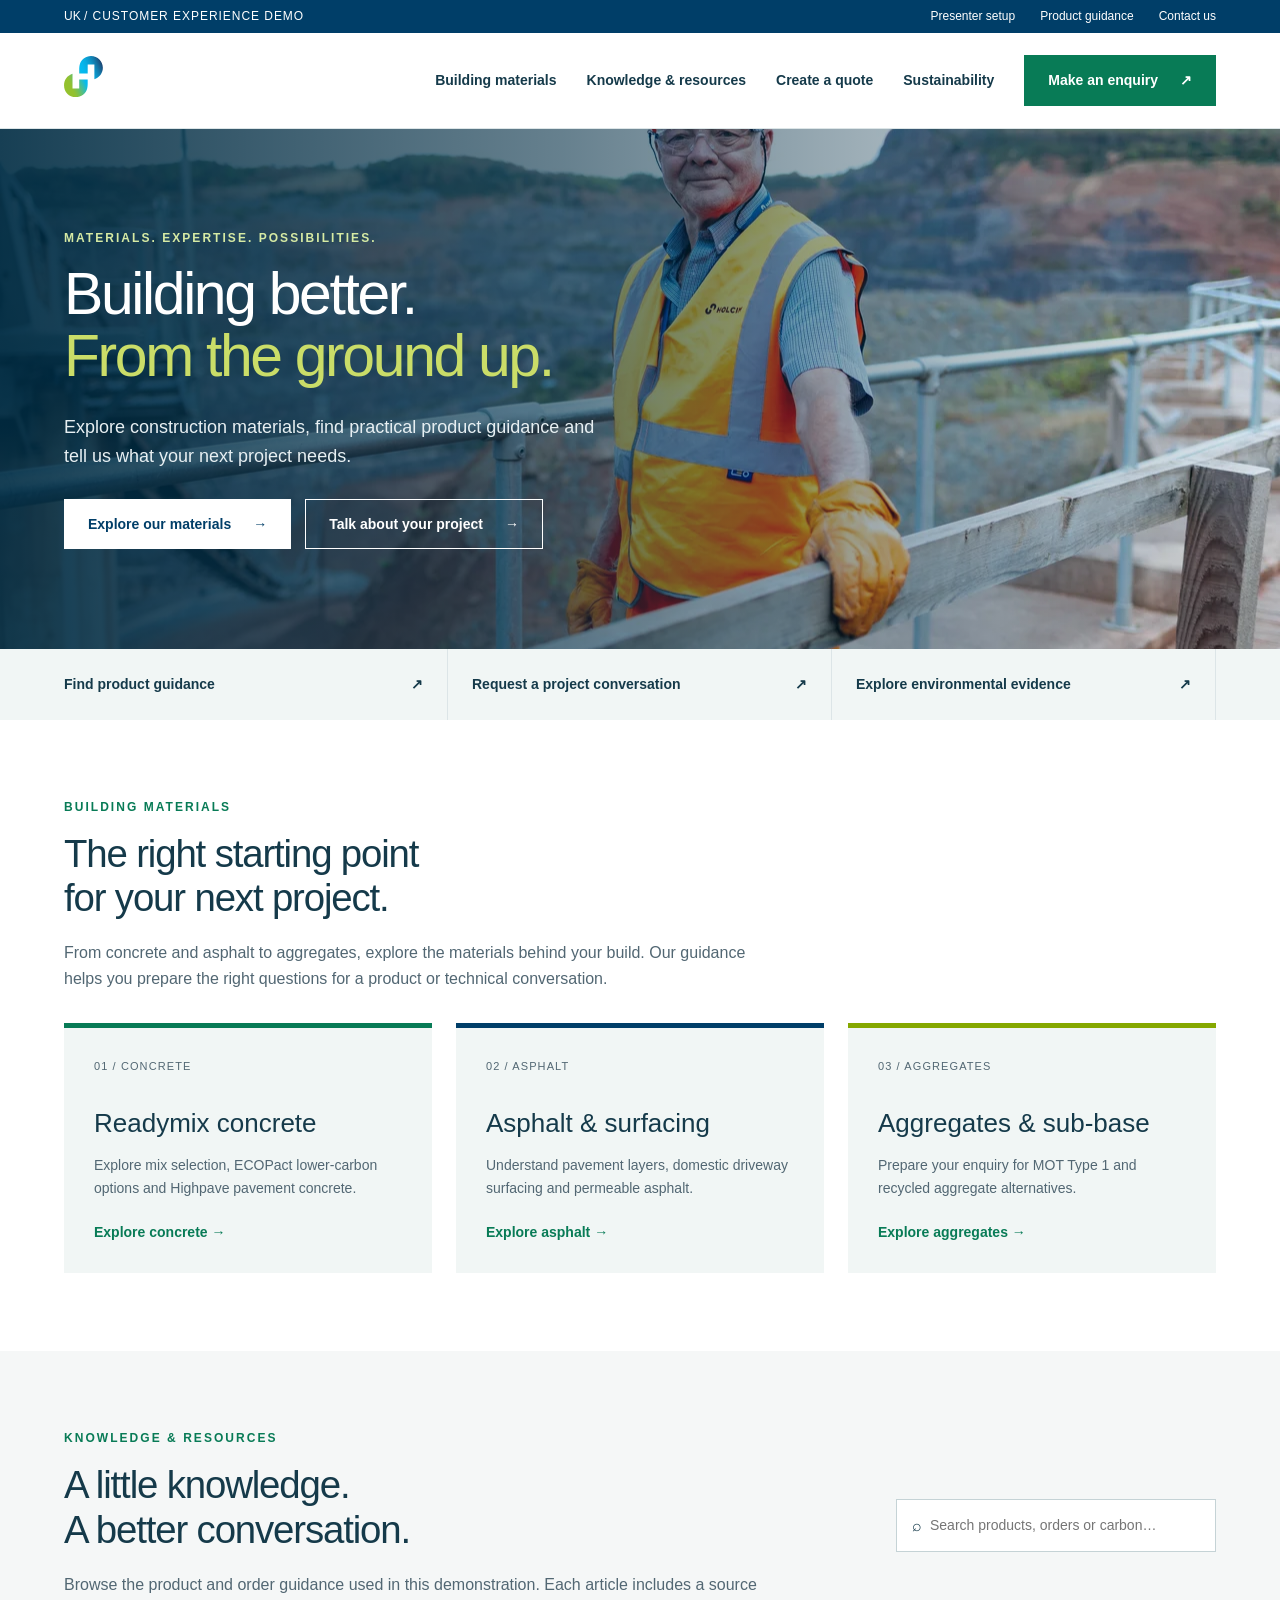
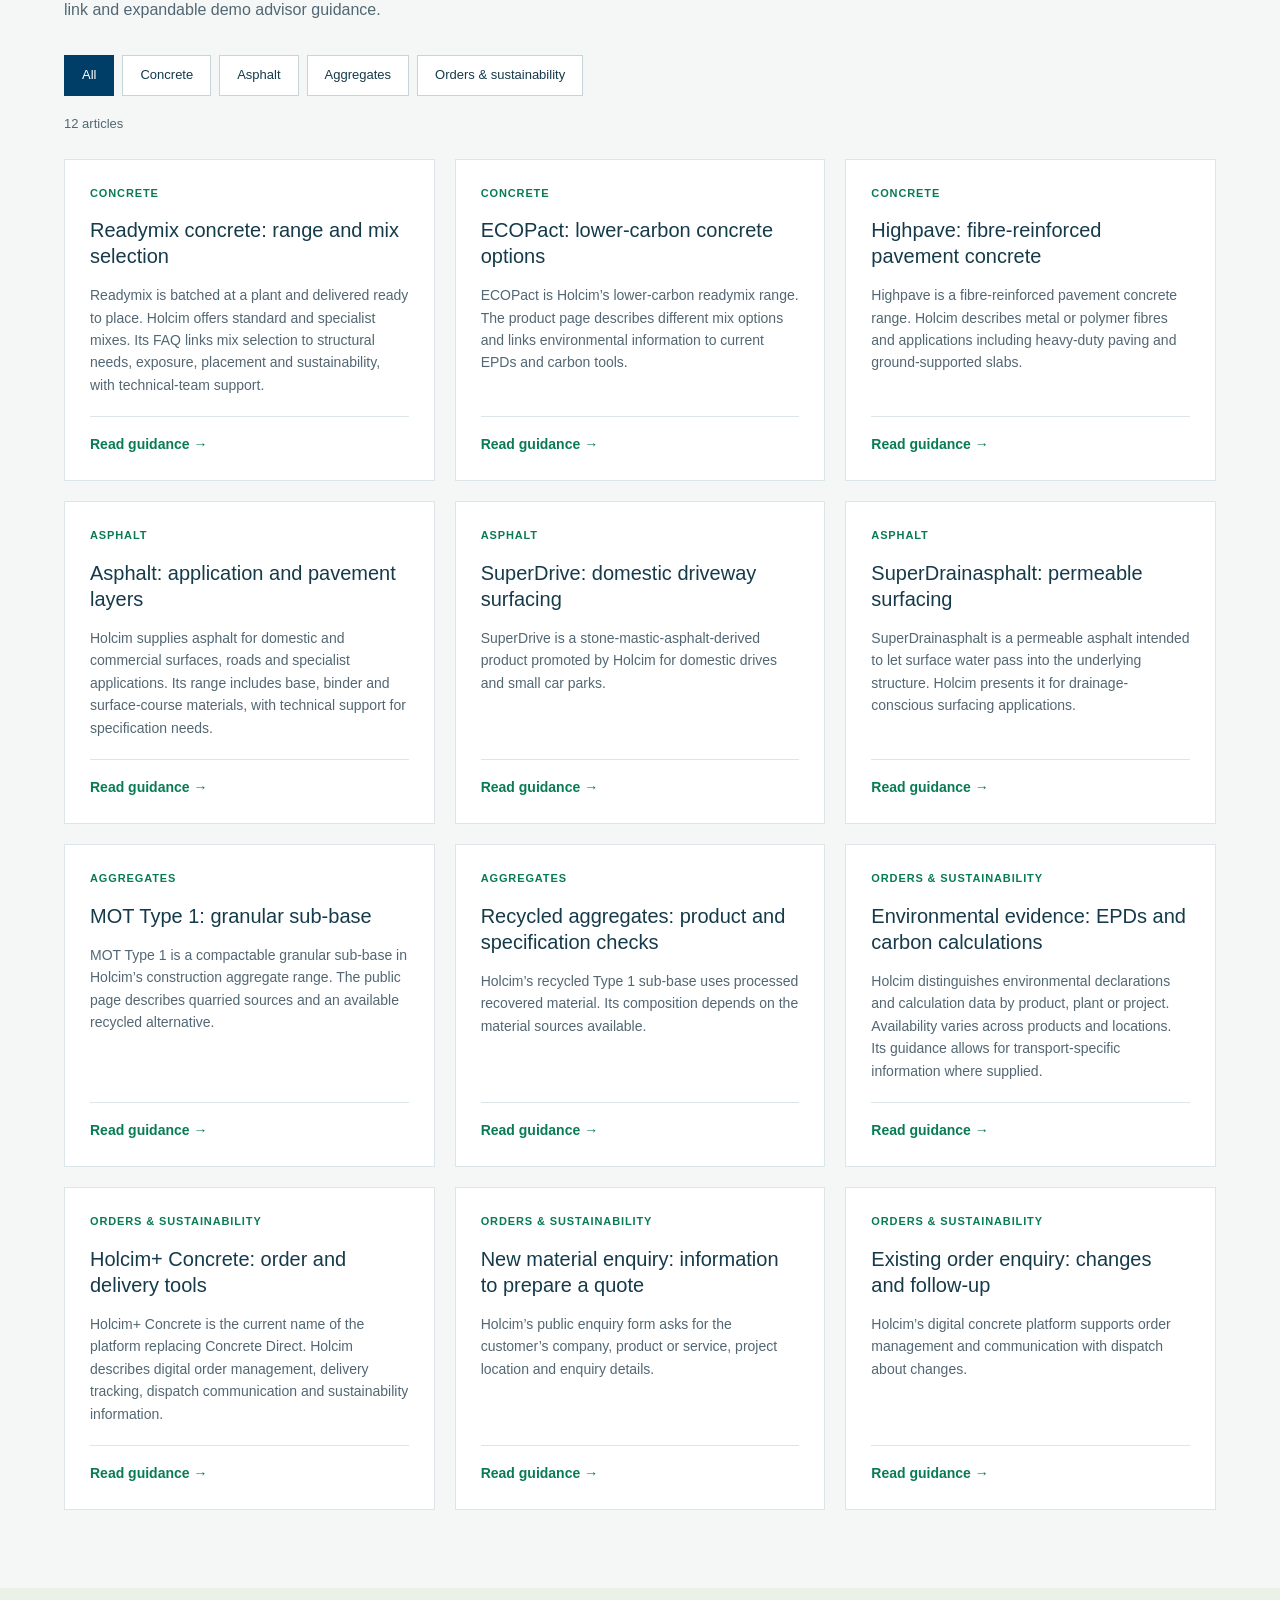
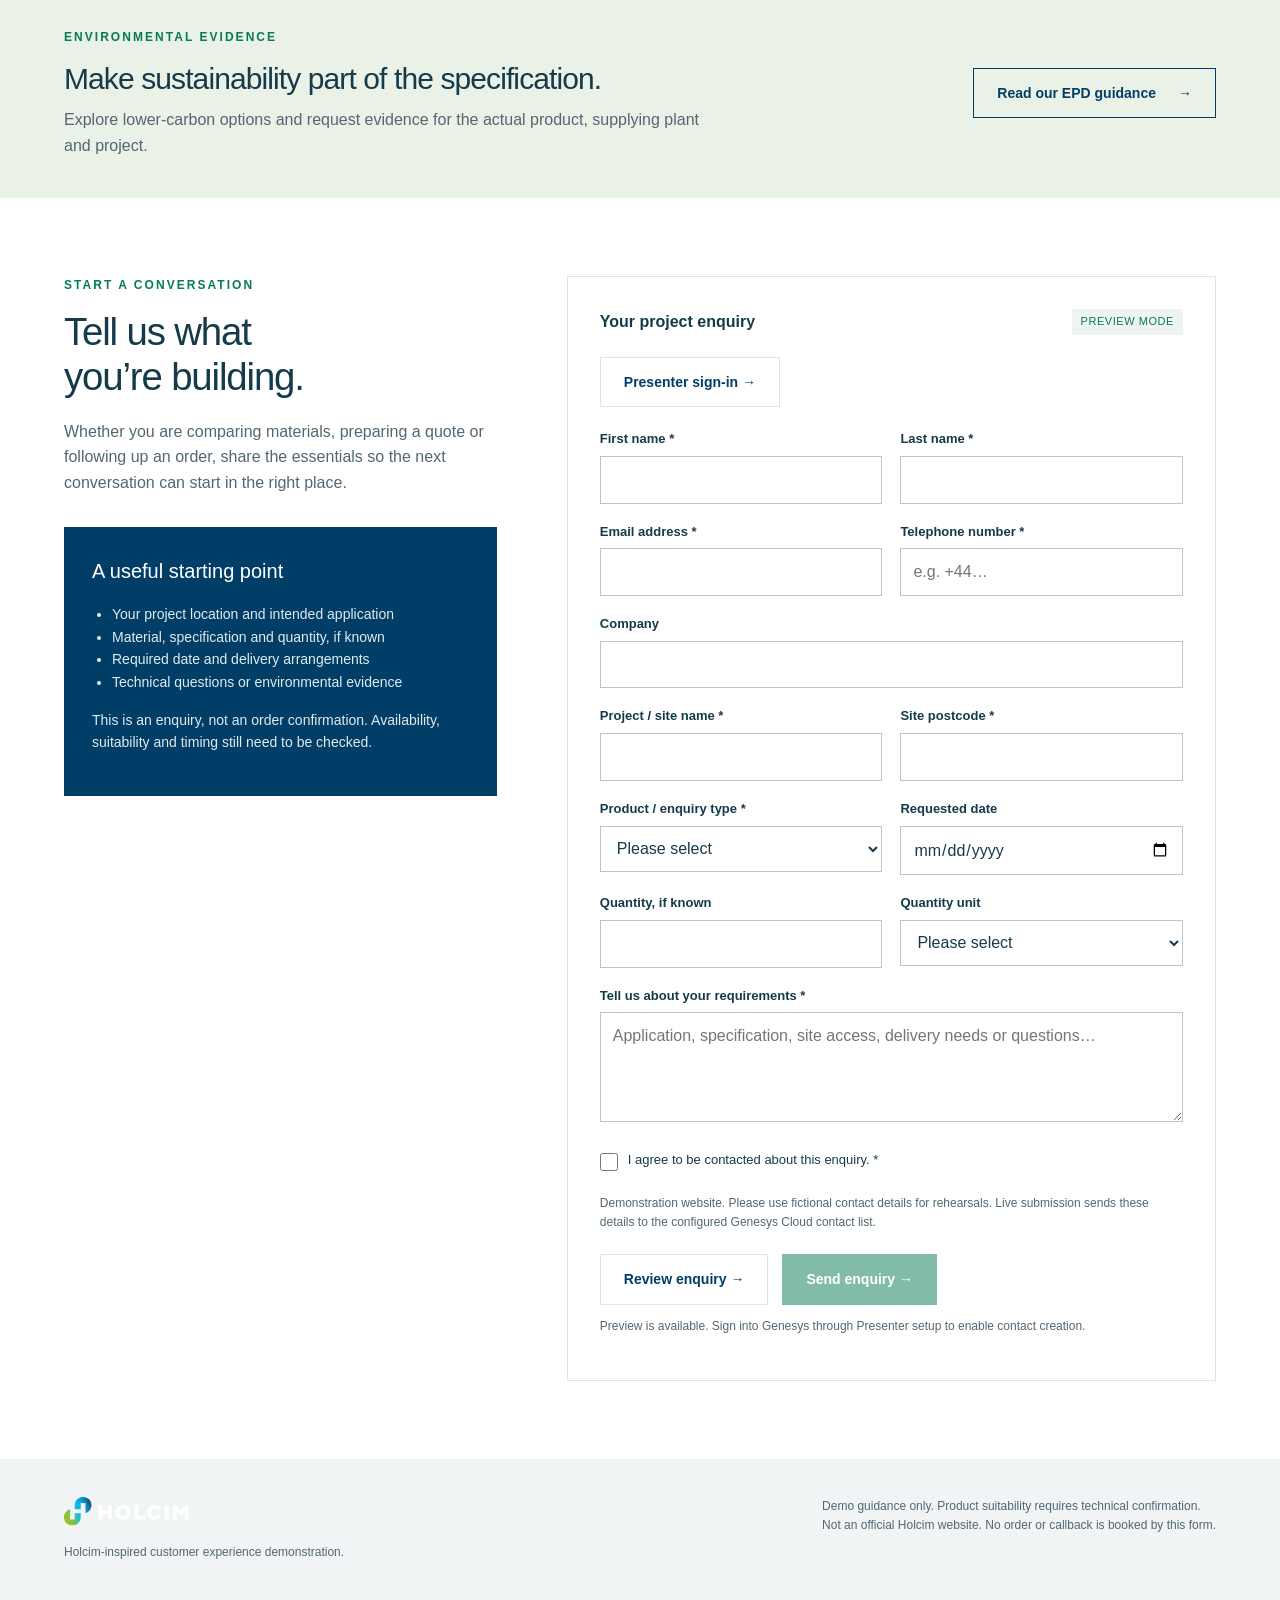
==== index.html @ 542a506d "Add public summary-to-quote route" ====
<!doctype html>
<html lang="en-GB"><head><meta charset="utf-8"><meta name="referrer" content="no-referrer"><meta name="viewport" content="width=device-width, initial-scale=1"><title>Holcim | Materials & project guidance — demo</title><meta name="description" content="Holcim-inspired demonstration website with product guidance and project enquiries."><style>
:root{--blue:#003e68;--ink:#153a4a;--green:#087b56;--lime:#c5db32;--line:#dce5e7;--muted:#526773;--pale:#f1f6f5}*{box-sizing:border-box}html{scroll-behavior:smooth;scroll-padding-top:100px}body{margin:0;font-family:Arial,Helvetica,sans-serif;color:var(--ink);background:white;font-size:16px;line-height:1.6}a{color:inherit}button,input,select,textarea{font:inherit}button,a,input,select,textarea{outline-offset:4px}button{cursor:pointer}button:disabled{cursor:not-allowed;opacity:.5}.wrap{width:min(1240px,90%);margin:auto}.utility{background:var(--blue);color:white;font-size:12px;padding:7px 0}.utility .wrap{display:flex;justify-content:space-between}.utility a{margin-left:25px;text-decoration:none}.demo{letter-spacing:.08em;text-transform:uppercase}header{background:#fff;position:sticky;top:0;z-index:5;border-bottom:1px solid var(--line)}.nav{display:flex;align-items:center;justify-content:space-between;gap:35px;min-height:95px}.logo{width:177px;height:auto}nav{display:flex;gap:30px;align-items:center}nav a{text-decoration:none;font-weight:600;font-size:14px}nav a:hover{color:var(--green)}.button{display:inline-flex;align-items:center;justify-content:center;gap:22px;padding:13px 23px;background:var(--green);color:white;border:1px solid var(--green);font-weight:700;text-decoration:none;font-size:14px}.button:hover{background:#065e43}.button.light{background:white;color:var(--blue);border-color:var(--line)}.button.outline{background:transparent;color:var(--blue);border-color:var(--blue)}.hero{position:relative;background:var(--blue);color:white;min-height:520px;display:flex;align-items:center;overflow:hidden}.hero:before{content:'';position:absolute;inset:0;background:linear-gradient(90deg,rgba(0,44,67,.91),rgba(0,44,67,.6) 44%,rgba(0,44,67,.08)),url('[data-uri]') center 55%/cover}.hero .wrap{position:relative;padding:70px 0}.eyebrow{text-transform:uppercase;font-size:12px;font-weight:700;letter-spacing:.17em;color:var(--green);margin:0 0 15px}.hero .eyebrow{color:#d6eaa4}h1{font-size:clamp(36px,4.6vw,64px);font-weight:500;line-height:1.05;letter-spacing:-.04em;max-width:730px;margin:0 0 26px}h1 em{font-style:normal;color:#cadd68}.hero p{max-width:535px;margin:0 0 28px;color:#e7eff2;font-size:18px}.actions{display:flex;gap:14px;flex-wrap:wrap}.hero .button{background:white;color:var(--blue);border-color:white}.hero .secondary{background:transparent;color:white}.strip{background:var(--pale)}.strip .wrap{display:grid;grid-template-columns:repeat(3,1fr)}.strip a{display:flex;justify-content:space-between;padding:24px 24px;text-decoration:none;font-size:14px;font-weight:700;border-right:1px solid var(--line)}.strip a:hover{background:#e3efeb}.strip a:first-child{padding-left:0}.section{padding:78px 0}h2{font-size:clamp(28px,3vw,40px);letter-spacing:-.03em;line-height:1.15;font-weight:500;margin:0 0 20px}.intro{max-width:700px;color:var(--muted);margin:0 0 32px}.products{display:grid;grid-template-columns:repeat(3,1fr);gap:24px}.product{position:relative;background:var(--pale);padding:30px;border-top:5px solid var(--green);text-decoration:none;display:flex;flex-direction:column;min-height:250px}.product:nth-child(2){border-color:var(--blue)}.product:nth-child(3){border-color:#85a800}.product .number{font-size:11px;color:var(--muted);letter-spacing:.1em}.product h3{font-size:26px;font-weight:500;margin:27px 0 10px}.product p{color:var(--muted);font-size:14px;margin:0 0 20px}.product .go{margin-top:auto;font-size:14px;font-weight:bold;color:var(--green)}.product:hover{background:#e6efec}.knowledge{background:#f5f7f7}.section-head{display:flex;align-items:end;justify-content:space-between;gap:25px}.search{display:flex;align-items:center;border:1px solid #c5d3d6;background:white;padding:0 15px;min-width:320px;margin-bottom:20px}.search input{border:0;outline:none;background:none;width:100%;padding:14px 8px;font-size:14px}.filters{display:flex;flex-wrap:wrap;gap:8px;margin:12px 0 18px}.filters button{border:1px solid #c8d5d8;background:white;padding:9px 17px;color:var(--ink);font-size:13px}.filters button[aria-pressed=true]{background:var(--blue);color:white;border-color:var(--blue)}.count{font-size:13px;color:var(--muted);margin-bottom:24px}.articles{display:grid;grid-template-columns:repeat(3,1fr);gap:20px}.article{background:white;display:flex;flex-direction:column;border:1px solid var(--line);padding:25px}.article .tag{font-size:11px;letter-spacing:.08em;text-transform:uppercase;color:var(--green);font-weight:bold}.article h3{font-size:20px;line-height:1.3;font-weight:500;margin:15px 0}.article p{font-size:14px;color:var(--muted);margin:0 0 20px}.article button{background:none;border:0;border-top:1px solid var(--line);text-align:left;padding:16px 0 0;color:var(--green);font-size:14px;font-weight:bold;margin-top:auto}.article button:hover{text-decoration:underline}.empty{padding:35px;background:white}.enquiry-layout{display:grid;grid-template-columns:1fr 1.5fr;gap:70px}.aside{background:var(--blue);color:white;padding:28px;margin-top:30px}.aside h3{font-size:20px;font-weight:500;margin:0 0 12px}.aside p,.aside li{font-size:14px;color:#e0ebed}.aside ul{padding-left:20px}.form{border:1px solid var(--line);padding:32px}.form-head{display:flex;justify-content:space-between;align-items:center;margin-bottom:22px}.pill{font-size:11px;background:#eef4f2;color:var(--green);padding:4px 9px;letter-spacing:.05em}.grid{display:grid;grid-template-columns:1fr 1fr;gap:18px}.field label{display:block;font-size:13px;font-weight:700;margin-bottom:6px}.field input,.field select,.field textarea{width:100%;background:white;border:1px solid #b7c8cc;padding:10px 12px;border-radius:0;min-height:46px;color:var(--ink)}.field input:focus,.field select:focus,.field textarea:focus{border-color:var(--green)}.field.wide{grid-column:1/-1}.field textarea{resize:vertical;min-height:110px}.check{display:flex;gap:10px;align-items:flex-start;font-size:13px;margin:20px 0}.check input{width:18px;height:18px;flex-shrink:0;margin:3px 0}.small{font-size:12px;color:var(--muted)}#feedback{margin-top:20px;font-size:14px;padding:15px;border-left:4px solid var(--green);background:var(--pale)}#feedback:empty{display:none}.form .actions{margin-top:22px}.sustainability{background:#eaf1e7}.sustainability .wrap{display:flex;align-items:center;justify-content:space-between;gap:40px;padding:40px 0}.sustainability h2{font-size:30px;max-width:600px;margin-bottom:10px}.sustainability p{max-width:650px;color:var(--muted);margin:0}footer{background:#f0f4f4;padding:38px 0;font-size:12px;color:var(--muted)}footer .wrap{display:flex;justify-content:space-between;gap:30px}.foot-logo{width:125px;margin-bottom:10px}dialog{border:0;padding:0;width:min(800px,92%);max-height:85vh;color:var(--ink);box-shadow:0 20px 80px #0004}dialog::backdrop{background:#00293bc4}.dialog-top{display:flex;justify-content:space-between;align-items:center;padding:20px 30px;border-bottom:1px solid var(--line);position:sticky;top:0;background:white}.close{font-size:25px;background:none;border:0;color:var(--ink);padding:0 8px}.dialog-content{padding:30px}.dialog-content p{line-height:1.8}.dialog-content h2{font-size:32px}.dialog-content details{background:var(--pale);padding:17px;margin:24px 0;font-size:14px}.dialog-content summary{cursor:pointer;font-weight:bold}.preview-row{display:grid;grid-template-columns:150px 1fr;border-bottom:1px solid var(--line);padding:10px 0;font-size:14px;overflow-wrap:anywhere}.preview-row b{font-weight:600}#reader-source{font-size:13px;color:var(--green);overflow-wrap:anywhere}.sr{position:absolute;width:1px;height:1px;overflow:hidden;clip:rect(0,0,0,0)}@media(max-width:850px){nav{gap:15px}nav a:not(.button){display:none}.nav{min-height:80px}.logo{width:145px}.hero{min-height:440px}.articles{grid-template-columns:repeat(2,1fr)}.section-head{display:block}.search{min-width:0;width:100%;max-width:500px}.enquiry-layout{grid-template-columns:1fr;gap:30px}.aside{display:none}.sustainability .wrap{display:block}.sustainability .button{margin-top:24px}}@media(max-width:550px){.utility a{display:none}.hero .wrap{padding:50px 0}.section{padding:48px 0}.products,.articles{grid-template-columns:1fr}.strip .wrap{grid-template-columns:1fr}.strip a,.strip a:first-child{padding:15px 0;border-right:0;border-bottom:1px solid var(--line)}.grid{grid-template-columns:1fr}.form{padding:22px}.dialog-content{padding:22px}.preview-row{grid-template-columns:1fr}footer .wrap{display:block}.form-head{align-items:flex-start;gap:10px}}
@media(prefers-reduced-motion:reduce){html{scroll-behavior:auto}}
[hidden]{display:none!important}#presenter-message{padding:14px;background:var(--pale);font-size:14px;white-space:pre-wrap}#column-map{font-family:monospace;font-size:12px;min-height:230px}#oauth-redirect{font-size:12px}</style><script type="text/javascript" charset="utf-8">
  (function (g, e, n, es, ys) {
    g['_genesysJs'] = e;
    g[e] = g[e] || function () {
      (g[e].q = g[e].q || []).push(arguments)
    };
    g[e].t = 1 * new Date();
    g[e].c = es;
    ys = document.createElement('script'); ys.async = 1; ys.src = n; ys.charset = 'utf-8'; document.head.appendChild(ys);
  })(window, 'Genesys', 'https://apps.mypurecloud.ie/genesys-bootstrap/genesys.min.js', {
    environment: 'prod-euw1',
    deploymentId: 'f292c45a-761b-4b51-80df-fcfdfc89a6a6'
  });
</script>
</head><body>
<div class="utility"><div class="wrap"><span>UK <span class="demo"> / Customer experience demo</span></span><span><button id="presenter-open" type="button" style="background:none;border:0;color:white;font-size:12px;padding:0;cursor:pointer">Presenter setup</button><a href="#knowledge">Product guidance</a><a href="#enquiry">Contact us</a></span></div></div>
<header><div class="wrap nav"><a href="#" aria-label="Holcim demo home"><img class="logo" src="[data-uri]" alt="Holcim"></a><nav aria-label="Main navigation"><a href="#products">Building materials</a><a href="#knowledge">Knowledge & resources</a><a href="./quote/">Create a quote</a><a href="#sustainability">Sustainability</a><a class="button" href="#enquiry">Make an enquiry <span aria-hidden="true">↗</span></a></nav></div></header>
<main><section class="hero"><div class="wrap"><div class="eyebrow">Materials. Expertise. Possibilities.</div><h1>Building better.<br><em>From the ground up.</em></h1><p>Explore construction materials, find practical product guidance and tell us what your next project needs.</p><div class="actions"><a class="button" href="#products">Explore our materials <span aria-hidden="true">→</span></a><a class="button secondary" href="#enquiry">Talk about your project <span aria-hidden="true">→</span></a></div></div></section>
<div class="strip"><div class="wrap"><a href="#knowledge">Find product guidance <span aria-hidden="true">↗</span></a><a href="#enquiry">Request a project conversation <span aria-hidden="true">↗</span></a><a href="#sustainability">Explore environmental evidence <span aria-hidden="true">↗</span></a></div></div>
<section class="section wrap" id="products"><div class="eyebrow">Building materials</div><h2>The right starting point<br>for your next project.</h2><p class="intro">From concrete and asphalt to aggregates, explore the materials behind your build. Our guidance helps you prepare the right questions for a product or technical conversation.</p><div class="products"><a class="product" href="#knowledge" data-category="Concrete"><span class="number">01 / CONCRETE</span><h3>Readymix concrete</h3><p>Explore mix selection, ECOPact lower-carbon options and Highpave pavement concrete.</p><span class="go">Explore concrete →</span></a><a class="product" href="#knowledge" data-category="Asphalt"><span class="number">02 / ASPHALT</span><h3>Asphalt & surfacing</h3><p>Understand pavement layers, domestic driveway surfacing and permeable asphalt.</p><span class="go">Explore asphalt →</span></a><a class="product" href="#knowledge" data-category="Aggregates"><span class="number">03 / AGGREGATES</span><h3>Aggregates & sub-base</h3><p>Prepare your enquiry for MOT Type 1 and recycled aggregate alternatives.</p><span class="go">Explore aggregates →</span></a></div></section>
<section class="section knowledge" id="knowledge"><div class="wrap"><div class="section-head"><div><div class="eyebrow">Knowledge & resources</div><h2>A little knowledge.<br>A better conversation.</h2></div><label class="search"><span aria-hidden="true">⌕</span><span class="sr">Search knowledge articles</span><input id="search" type="search" placeholder="Search products, orders or carbon…"></label></div><p class="intro">Browse the product and order guidance used in this demonstration. Each article includes a source link and expandable demo advisor guidance.</p><div class="filters" id="filters" aria-label="Filter articles"></div><div class="count" id="count" role="status"></div><div class="articles" id="articles"></div></div></section>
<section class="sustainability" id="sustainability"><div class="wrap"><div><div class="eyebrow">Environmental evidence</div><h2>Make sustainability part of the specification.</h2><p>Explore lower-carbon options and request evidence for the actual product, supplying plant and project.</p></div><button class="button outline" id="carbon">Read our EPD guidance <span aria-hidden="true">→</span></button></div></section>
<section class="section wrap" id="enquiry"><div class="enquiry-layout"><div><div class="eyebrow">Start a conversation</div><h2>Tell us what<br>you’re building.</h2><p class="intro">Whether you are comparing materials, preparing a quote or following up an order, share the essentials so the next conversation can start in the right place.</p><div class="aside"><h3>A useful starting point</h3><ul><li>Your project location and intended application</li><li>Material, specification and quantity, if known</li><li>Required date and delivery arrangements</li><li>Technical questions or environmental evidence</li></ul><p>This is an enquiry, not an order confirmation. Availability, suitability and timing still need to be checked.</p></div></div>
<form class="form" id="enquiry-form"><div class="form-head"><strong>Your project enquiry</strong><span class="pill" id="connection">PREVIEW MODE</span></div><div class="actions" style="margin-bottom:22px"><button type="button" class="button light" id="sign-in">Presenter sign-in →</button><button type="button" class="button light" id="disconnect" hidden>Disconnect API</button></div><div class="grid">
<div class="field"><label for="firstName">First name *</label><input id="firstName" name="firstName" autocomplete="given-name" maxlength="80" required></div><div class="field"><label for="lastName">Last name *</label><input id="lastName" name="lastName" autocomplete="family-name" maxlength="80" required></div>
<div class="field"><label for="email">Email address *</label><input id="email" name="email" type="email" autocomplete="email" maxlength="254" required></div><div class="field"><label for="phone">Telephone number *</label><input id="phone" name="phone" type="tel" autocomplete="tel" placeholder="e.g. +44…" pattern="[+0-9 ()\-]{7,30}" maxlength="30" required></div>
<div class="field wide"><label for="company">Company</label><input id="company" name="company" autocomplete="organization" maxlength="160"></div><div class="field"><label for="project">Project / site name *</label><input id="project" name="project" maxlength="200" required></div><div class="field"><label for="postcode">Site postcode *</label><input id="postcode" name="postcode" autocomplete="off" maxlength="20" required></div>
<div class="field"><label for="product">Product / enquiry type *</label><select id="product" name="product" required><option value="">Please select</option>Readymix concrete</option>ECOPact</option>Highpave</option>Asphalt</option>SuperDrive</option>SuperDrainasphalt</option>MOT Type 1</option>Recycled aggregates</option>Environmental evidence</option>Existing order</option>Other / advice needed</option></select></div><div class="field"><label for="requiredDate">Requested date</label><input id="requiredDate" name="requiredDate" type="date"></div><div class="field"><label for="quantity">Quantity, if known</label><input id="quantity" name="quantity" type="number" min="0.01" step="any" max="100000000"></div><div class="field"><label for="unit">Quantity unit</label><select id="unit" name="unit"><option value="">Please select</option>m³</option>tonnes</option>m²</option>Other / to confirm</option></select></div>
<div class="field wide"><label for="enquiry-details">Tell us about your requirements *</label><textarea id="enquiry-details" name="enquiry" maxlength="3000" required placeholder="Application, specification, site access, delivery needs or questions…"></textarea></div></div><label class="check"><input id="consent" name="consent" type="checkbox" required><span>I agree to be contacted about this enquiry. *</span></label><p class="small">Demonstration website. Please use fictional contact details for rehearsals. Live submission sends these details to the configured Genesys Cloud contact list.</p><div class="actions"><button type="button" class="button light" id="preview">Review enquiry →</button><button type="submit" class="button" id="submit" disabled>Send enquiry →</button></div><button id="new-enquiry" type="button" class="button light" hidden style="margin-top:15px">New enquiry</button><p class="small" id="mode-note">Preview is available. Sign into Genesys through Presenter setup to enable contact creation.</p><div id="feedback" role="status" aria-live="polite"></div></form></div></section></main>
<footer><div class="wrap"><div><img class="foot-logo" src="[data-uri]" alt="Holcim"><br>Holcim-inspired customer experience demonstration.</div><div>Demo guidance only. Product suitability requires technical confirmation.<br>Not an official Holcim website. No order or callback is booked by this form.</div></div></footer>
<dialog id="reader" aria-labelledby="reader-title"><div class="dialog-top"><span class="eyebrow" style="margin:0" id="reader-category"></span><button class="close" aria-label="Close article" data-close>×</button></div><div class="dialog-content"><h2 id="reader-title"></h2><p id="reader-body"></p><details><summary>Demo advisor guidance</summary><p id="reader-guide"></p></details><p class="small">From the current Holcim demo knowledge bundle. Source reviewed 12 October 2026. Draft guidance for demonstration; technical and operational approval is required for wider use.</p><a id="reader-source" target="_blank" rel="noopener noreferrer">View source on Holcim UK ↗</a><div class="actions" style="margin-top:25px"><button class="button" id="ask">Ask about this topic →</button></div></div></dialog>
<dialog id="review" aria-labelledby="review-title"><div class="dialog-top"><span class="eyebrow" style="margin:0">Enquiry review</span><button class="close" aria-label="Close review" data-close>×</button></div><div class="dialog-content"><h2 id="review-title">Your enquiry at a glance.</h2><p>No information has been sent and no contact has been created.</p><div id="review-fields"></div><button class="button" style="margin-top:25px" data-close>Back to the form</button></div></dialog>
<!-- WEB MESSENGER: supplied Ireland-region deployment snippet is embedded in the head. Published static site: deployment IDs are public; OAuth secrets must remain in a separate backend. -->
<dialog id="presenter" aria-labelledby="presenter-title"><div class="dialog-top"><span class="eyebrow" style="margin:0">Presenter setup</span><button class="close" aria-label="Close setup" data-close>×</button></div><div class="dialog-content"><h2 id="presenter-title">Connect your demo.</h2><p class="small">Use a Genesys OAuth client configured for Code Authorization / PKCE. No client secret is needed. Add the exact redirect URI below to its authorised redirect URIs. Your signed-in user needs access to view the list and add contacts.</p><div class="grid"><div class="field wide"><label for="oauth-region">Genesys region</label><select id="oauth-region"><option value="mypurecloud.ie">Ireland — mypurecloud.ie</option><option value="euw2.pure.cloud">London — euw2.pure.cloud</option><option value="mypurecloud.de">Frankfurt — mypurecloud.de</option><option value="mypurecloud.com">US East — mypurecloud.com</option><option value="usw2.pure.cloud">US West — usw2.pure.cloud</option><option value="cac1.pure.cloud">Canada — cac1.pure.cloud</option><option value="mypurecloud.com.au">Sydney — mypurecloud.com.au</option><option value="mypurecloud.jp">Tokyo — mypurecloud.jp</option><option value="aps1.pure.cloud">Mumbai — aps1.pure.cloud</option><option value="apne2.pure.cloud">Seoul — apne2.pure.cloud</option><option value="apne3.pure.cloud">Osaka — apne3.pure.cloud</option><option value="sae1.pure.cloud">São Paulo — sae1.pure.cloud</option><option value="mec1.pure.cloud">Middle East — mec1.pure.cloud</option></select></div><div class="field"><label for="oauth-client">OAuth client ID</label><input id="oauth-client" autocomplete="off" maxlength="36"></div><div class="field"><label for="contact-list">Contact-list ID</label><input id="contact-list" autocomplete="off" maxlength="36"></div><div class="field wide"><label for="oauth-redirect">Register this redirect URI in Genesys</label><input id="oauth-redirect" readonly></div><div class="field wide"><label for="column-map">Contact-list column mapping (JSON)</label><textarea id="column-map" spellcheck="false"></textarea><p class="small" id="list-columns">List columns will be checked after sign-in.</p></div></div><p class="small">Column names are case-sensitive. Keep mandatory mappings for firstName, lastName, email, phone and enquiry. Optional fields mapped to null are included in the enquiry text. Settings are kept only for this browser tab. Contact submissions create callable records; use a demo list because an attached active campaign may dial them.</p><div class="actions"><button type="button" class="button light" id="presenter-save">Save setup</button><button type="button" class="button" id="presenter-login">Sign into Genesys →</button></div><p id="presenter-message" role="status">Enter your public IDs and column names, save setup, then sign in.</p></div></dialog>
<script>
'use strict';
// Contact API authentication: user-authorised PKCE; never add a client secret.
const ARTICLES=[{"id": "holcim-concrete-specification", "title": "Readymix concrete: range and mix selection", "category": "Concrete", "body": "Readymix is batched at a plant and delivered ready to place. Holcim offers standard and specialist mixes. Its FAQ links mix selection to structural needs, exposure, placement and sustainability, with technical-team support.", "guide": "Ask what is being built, which specification or drawing is available, how the concrete will be placed and whether any performance requirements remain unresolved. Capture required volume with its unit and the requested delivery window. Confirm mix suitability and supply with the relevant team before acceptance.", "source": "https://www.holcim.co.uk/products/ready-mix-concrete", "original": "Readymix is batched at a plant and delivered ready to place. Holcim offers standard and specialist mixes. Its FAQ links mix selection to structural needs, exposure, placement and sustainability, with technical-team support. Agent handling guidance (proposed): Ask what is being built, which specification or drawing is available, how the concrete will be placed and whether any performance requirements remain unresolved. Capture required volume with its unit and the requested delivery window. Confirm mix suitability and supply with the relevant team before acceptance. Source: https://www.holcim.co.uk/products/ready-mix-concrete Source reviewed: 12 October 2026. Website-grounded draft for demo use; technical and operational approval required before wider use."}, {"id": "holcim-low-carbon-concrete", "title": "ECOPact: lower-carbon concrete options", "category": "Concrete", "body": "ECOPact is Holcim’s lower-carbon readymix range. The product page describes different mix options and links environmental information to current EPDs and carbon tools.", "guide": "Ask about the required application, specification and environmental objective. Request evidence for the actual proposed mix and supplying plant. Explain options without quoting a universal saving, identical setting time or blanket suitability. Record a candidate mix as an option until technically and commercially confirmed.", "source": "https://www.holcim.co.uk/products/ready-mix-concrete/ecopact", "original": "ECOPact is Holcim’s lower-carbon readymix range. The product page describes different mix options and links environmental information to current EPDs and carbon tools. Agent handling guidance (proposed): Ask about the required application, specification and environmental objective. Request evidence for the actual proposed mix and supplying plant. Explain options without quoting a universal saving, identical setting time or blanket suitability. Record a candidate mix as an option until technically and commercially confirmed. Source: https://www.holcim.co.uk/products/ready-mix-concrete/ecopact Source reviewed: 12 October 2026. Website-grounded draft for demo use; technical and operational approval required before wider use."}, {"id": "holcim-heavy-duty-slab", "title": "Highpave: fibre-reinforced pavement concrete", "category": "Concrete", "body": "Highpave is a fibre-reinforced pavement concrete range. Holcim describes metal or polymer fibres and applications including heavy-duty paving and ground-supported slabs.", "guide": "Ask about traffic, loading, intended use, design drawings, reinforcement assumptions and the required construction programme. Route design or structural suitability to a specialist. Do not promise that fibres replace reinforcement or that a particular early-strength or opening time applies without the specific approved design.", "source": "https://www.holcim.co.uk/products/ready-mix-concrete/performance/highpave", "original": "Highpave is a fibre-reinforced pavement concrete range. Holcim describes metal or polymer fibres and applications including heavy-duty paving and ground-supported slabs. Agent handling guidance (proposed): Ask about traffic, loading, intended use, design drawings, reinforcement assumptions and the required construction programme. Route design or structural suitability to a specialist. Do not promise that fibres replace reinforcement or that a particular early-strength or opening time applies without the specific approved design. Source: https://www.holcim.co.uk/products/ready-mix-concrete/performance/highpave Source reviewed: 12 October 2026. Website-grounded draft for demo use; technical and operational approval required before wider use."}, {"id": "holcim-asphalt-selection", "title": "Asphalt: application and pavement layers", "category": "Asphalt", "body": "Holcim supplies asphalt for domestic and commercial surfaces, roads and specialist applications. Its range includes base, binder and surface-course materials, with technical support for specification needs.", "guide": "Ask which pavement layer is required, how the area will be used, the specified material, traffic conditions, laying method and delivery or collection needs. Capture any timing restrictions. Confirm the exact product, grade, availability and supporting documentation before quoting or committing supply.", "source": "https://www.holcim.co.uk/products/asphalt", "original": "Holcim supplies asphalt for domestic and commercial surfaces, roads and specialist applications. Its range includes base, binder and surface-course materials, with technical support for specification needs. Agent handling guidance (proposed): Ask which pavement layer is required, how the area will be used, the specified material, traffic conditions, laying method and delivery or collection needs. Capture any timing restrictions. Confirm the exact product, grade, availability and supporting documentation before quoting or committing supply. Source: https://www.holcim.co.uk/products/asphalt Source reviewed: 12 October 2026. Website-grounded draft for demo use; technical and operational approval required before wider use."}, {"id": "holcim-driveway-surfacing", "title": "SuperDrive: domestic driveway surfacing", "category": "Asphalt", "body": "SuperDrive is a stone-mastic-asphalt-derived product promoted by Holcim for domestic drives and small car parks.", "guide": "Ask about vehicle use, the existing or proposed pavement build-up, appearance and drainage. Check the specified material and installation arrangements with the relevant team. Capture an enquiry or quotation requirement without treating the product description as a complete pavement design.", "source": "https://www.holcim.co.uk/products/asphalt/superdrive", "original": "SuperDrive is a stone-mastic-asphalt-derived product promoted by Holcim for domestic drives and small car parks. Agent handling guidance (proposed): Ask about vehicle use, the existing or proposed pavement build-up, appearance and drainage. Check the specified material and installation arrangements with the relevant team. Capture an enquiry or quotation requirement without treating the product description as a complete pavement design. Source: https://www.holcim.co.uk/products/asphalt/superdrive Source reviewed: 12 October 2026. Website-grounded draft for demo use; technical and operational approval required before wider use."}, {"id": "holcim-permeable-surfacing", "title": "SuperDrainasphalt: permeable surfacing", "category": "Asphalt", "body": "SuperDrainasphalt is a permeable asphalt intended to let surface water pass into the underlying structure. Holcim presents it for drainage-conscious surfacing applications.", "guide": "Ask about the drainage design, pavement layers, traffic and loading, outfall or infiltration arrangements and maintenance requirements. Obtain technical review of the whole system. Do not promise site-specific SuDS approval, flood prevention, infiltration performance or heavy-vehicle suitability from a product description alone.", "source": "https://www.holcim.co.uk/products/asphalt/superdrainasphalt", "original": "SuperDrainasphalt is a permeable asphalt intended to let surface water pass into the underlying structure. Holcim presents it for drainage-conscious surfacing applications. Agent handling guidance (proposed): Ask about the drainage design, pavement layers, traffic and loading, outfall or infiltration arrangements and maintenance requirements. Obtain technical review of the whole system. Do not promise site-specific SuDS approval, flood prevention, infiltration performance or heavy-vehicle suitability from a product description alone. Source: https://www.holcim.co.uk/products/asphalt/superdrainasphalt Source reviewed: 12 October 2026. Website-grounded draft for demo use; technical and operational approval required before wider use."}, {"id": "holcim-driveway-base", "title": "MOT Type 1: granular sub-base", "category": "Aggregates", "body": "MOT Type 1 is a compactable granular sub-base in Holcim’s construction aggregate range. The public page describes quarried sources and an available recycled alternative.", "guide": "Ask about the intended application, specified grading or standard, source restrictions and required supporting documents. Capture quantity and unit, delivery or collection, access and timing. Confirm the supplied product against the project specification; do not interchange sub-base grades solely because they are all aggregates.", "source": "https://www.holcim.co.uk/products/aggregates/construction/mot-type-1", "original": "MOT Type 1 is a compactable granular sub-base in Holcim’s construction aggregate range. The public page describes quarried sources and an available recycled alternative. Agent handling guidance (proposed): Ask about the intended application, specified grading or standard, source restrictions and required supporting documents. Capture quantity and unit, delivery or collection, access and timing. Confirm the supplied product against the project specification; do not interchange sub-base grades solely because they are all aggregates. Source: https://www.holcim.co.uk/products/aggregates/construction/mot-type-1 Source reviewed: 12 October 2026. Website-grounded draft for demo use; technical and operational approval required before wider use."}, {"id": "holcim-recycled-aggregates", "title": "Recycled aggregates: product and specification checks", "category": "Aggregates", "body": "Holcim’s recycled Type 1 sub-base uses processed recovered material. Its composition depends on the material sources available.", "guide": "Ask whether the project permits recycled material and what evidence is required for the proposed source and product. Confirm grading, acceptance and available certification with the technical team. Do not assume that all recycled products share the same composition, carbon saving or permitted uses.", "source": "https://www.holcim.co.uk/products/aggregates/recycled/type1-recycled", "original": "Holcim’s recycled Type 1 sub-base uses processed recovered material. Its composition depends on the material sources available. Agent handling guidance (proposed): Ask whether the project permits recycled material and what evidence is required for the proposed source and product. Confirm grading, acceptance and available certification with the technical team. Do not assume that all recycled products share the same composition, carbon saving or permitted uses. Source: https://www.holcim.co.uk/products/aggregates/recycled/type1-recycled Source reviewed: 12 October 2026. Website-grounded draft for demo use; technical and operational approval required before wider use."}, {"id": "holcim-sustainability-discovery", "title": "Environmental evidence: EPDs and carbon calculations", "category": "Orders & sustainability", "body": "Holcim distinguishes environmental declarations and calculation data by product, plant or project. Availability varies across products and locations. Its guidance allows for transport-specific information where supplied.", "guide": "Ask which document the client requires, the proposed product and plant, the comparison basis, life-cycle boundary and reporting deadline. Request the appropriate current dataset. Do not substitute generic marketing percentages for project evidence or promise a published EPD where only calculation data is available.", "source": "https://www.holcim.co.uk/news-and-resources/technical-information/environmental-product-declarations-and-carbon-calculations", "original": "Holcim distinguishes environmental declarations and calculation data by product, plant or project. Availability varies across products and locations. Its guidance allows for transport-specific information where supplied. Agent handling guidance (proposed): Ask which document the client requires, the proposed product and plant, the comparison basis, life-cycle boundary and reporting deadline. Request the appropriate current dataset. Do not substitute generic marketing percentages for project evidence or promise a published EPD where only calculation data is available. Source: https://www.holcim.co.uk/news-and-resources/technical-information/environmental-product-declarations-and-carbon-calculations Source reviewed: 12 October 2026. Website-grounded draft for demo use; technical and operational approval required before wider use."}, {"id": "holcim-digital-ordering", "title": "Holcim+ Concrete: order and delivery tools", "category": "Orders & sustainability", "body": "Holcim+ Concrete is the current name of the platform replacing Concrete Direct. Holcim describes digital order management, delivery tracking, dispatch communication and sustainability information.", "guide": "Explain the available published functions and establish whether the customer already has access. Refer account access or live order questions to the appropriate support process. This Copilot has no portal connection and cannot view, change or verify an order in the platform.", "source": "https://www.holcim.co.uk/digital-tools/holcim-plus-concrete", "original": "Holcim+ Concrete is the current name of the platform replacing Concrete Direct. Holcim describes digital order management, delivery tracking, dispatch communication and sustainability information. Agent handling guidance (proposed): Explain the available published functions and establish whether the customer already has access. Refer account access or live order questions to the appropriate support process. This Copilot has no portal connection and cannot view, change or verify an order in the platform. Source: https://www.holcim.co.uk/digital-tools/holcim-plus-concrete Source reviewed: 12 October 2026. Website-grounded draft for demo use; technical and operational approval required before wider use."}, {"id": "holcim-order-requirements", "title": "New material enquiry: information to prepare a quote", "category": "Orders & sustainability", "body": "Holcim’s public enquiry form asks for the customer’s company, product or service, project location and enquiry details.", "guide": "Proposed internal discovery guidance: establish the project and application, selected or provisional product, specification, quantity and unit, timing, delivery arrangements, related materials and evidence needs. Capture commercial discussion and any approvals still needed. Recap the request and agree ownership of the next action. Do not describe this as Holcim’s approved internal sales procedure.", "source": "https://www.holcim.co.uk/products/ready-mix-concrete", "original": "Holcim’s public enquiry form asks for the customer’s company, product or service, project location and enquiry details. Agent handling guidance (proposed): Proposed internal discovery guidance: establish the project and application, selected or provisional product, specification, quantity and unit, timing, delivery arrangements, related materials and evidence needs. Capture commercial discussion and any approvals still needed. Recap the request and agree ownership of the next action. Do not describe this as Holcim’s approved internal sales procedure. Source: https://www.holcim.co.uk/products/ready-mix-concrete Source reviewed: 12 October 2026. Website-grounded draft for demo use; technical and operational approval required before wider use."}, {"id": "holcim-order-servicing", "title": "Existing order enquiry: changes and follow-up", "category": "Orders & sustainability", "body": "Holcim’s digital concrete platform supports order management and communication with dispatch about changes.", "guide": "Proposed internal servicing guidance: identify the order and affected material, establish the current requirement and requested change, impact on timing, access and other loads, and any approval needed. Check authorised records before confirming an amendment, cancellation or delivery status. Record the exact request and the next owner if execution is pending. These questions are a proposed agent aid, not a published Holcim cancellation or complaints policy.", "source": "https://www.holcim.co.uk/digital-tools/holcim-plus-concrete", "original": "Holcim’s digital concrete platform supports order management and communication with dispatch about changes. Agent handling guidance (proposed): Proposed internal servicing guidance: identify the order and affected material, establish the current requirement and requested change, impact on timing, access and other loads, and any approval needed. Check authorised records before confirming an amendment, cancellation or delivery status. Record the exact request and the next owner if execution is pending. These questions are a proposed agent aid, not a published Holcim cancellation or complaints policy. Source: https://www.holcim.co.uk/digital-tools/holcim-plus-concrete Source reviewed: 12 October 2026. Website-grounded draft for demo use; technical and operational approval required before wider use."}];
const categories=['All','Concrete','Asphalt','Aggregates','Orders & sustainability'];
const $=id=>document.getElementById(id);let category='All',activeArticle=null,sourceArticle='',live=false,attempted=false;
function render(){const query=$('search').value.trim().toLowerCase();const found=ARTICLES.filter(a=>(category==='All'||a.category===category)&&[a.title,a.body,a.guide].join(' ').toLowerCase().includes(query));$('articles').replaceChildren();$('count').textContent=`${found.length} article${found.length===1?'':'s'}${category==='All'?'':' · '+category}`;for(const a of found){const card=document.createElement('article');card.className='article';const tag=document.createElement('span');tag.className='tag';tag.textContent=a.category;const title=document.createElement('h3');title.textContent=a.title;const p=document.createElement('p');p.textContent=a.body;const b=document.createElement('button');b.textContent='Read guidance →';b.setAttribute('aria-label','Read '+a.title);b.onclick=()=>openArticle(a.id);card.append(tag,title,p,b);$('articles').append(card);}if(!found.length){const p=document.createElement('p');p.className='empty';p.textContent='No matching articles. Try a different search or choose All.';$('articles').append(p);}for(const b of $('filters').children)b.setAttribute('aria-pressed',String(b.textContent===category));}
for(const c of categories){const b=document.createElement('button');b.type='button';b.textContent=c;b.onclick=()=>{category=c;render()};$('filters').append(b);} $('search').oninput=render;render();
for(const el of document.querySelectorAll('[data-category]'))el.onclick=()=>{category=el.dataset.category;$('search').value='';render()};
function openArticle(id){activeArticle=ARTICLES.find(a=>a.id===id);$('reader-title').textContent=activeArticle.title;$('reader-body').textContent=activeArticle.body;$('reader-guide').textContent=activeArticle.guide;$('reader-category').textContent=activeArticle.category;$('reader-source').href=activeArticle.source;$('reader').querySelector('details').open=false;$('reader').showModal();}
$('carbon').onclick=()=>openArticle('holcim-sustainability-discovery');
for(const el of document.querySelectorAll('[data-close]'))el.onclick=()=>el.closest('dialog').close();
$('ask').onclick=()=>{sourceArticle=activeArticle.id;const map={'holcim-concrete-specification':'Readymix concrete','holcim-low-carbon-concrete':'ECOPact','holcim-heavy-duty-slab':'Highpave','holcim-asphalt-selection':'Asphalt','holcim-driveway-surfacing':'SuperDrive','holcim-permeable-surfacing':'SuperDrainasphalt','holcim-driveway-base':'MOT Type 1','holcim-recycled-aggregates':'Recycled aggregates','holcim-sustainability-discovery':'Environmental evidence','holcim-order-servicing':'Existing order'};$('product').value=map[sourceArticle]||'Other / advice needed';$('reader').close();location.hash='enquiry';$('enquiry-details').focus();};
$('product').addEventListener('change',()=>{sourceArticle='';});
function validate(){const q=$('quantity'),u=$('unit');u.setCustomValidity(q.value&&!u.value?'Choose a unit for the quantity.':'');q.setCustomValidity(u.value&&!q.value?'Enter a quantity or clear the unit.':'');return $('enquiry-form').reportValidity();}
function fields(){const values=Object.fromEntries(new FormData($('enquiry-form')));values.consent=$('consent').checked;values.sourceArticle=sourceArticle;return values;}
$('preview').onclick=()=>{if(!validate())return;const f=fields();$('review-fields').replaceChildren();const labels={firstName:'First name',lastName:'Last name',email:'Email',phone:'Telephone',company:'Company',project:'Project / site',postcode:'Site postcode',product:'Enquiry type',requiredDate:'Requested date',quantity:'Quantity',unit:'Unit',enquiry:'Requirements',sourceArticle:'Article context'};for(const [key,label] of Object.entries(labels)){if(!f[key])continue;const row=document.createElement('div');row.className='preview-row';const b=document.createElement('b');b.textContent=label;const value=document.createElement('span');value.textContent=f[key];row.append(b,value);$('review-fields').append(row);}$('review').showModal();};
// Presenter authentication uses the official Genesys SDK, pinned to 264.0.0.
// Public IDs/settings are kept in this tab; access tokens remain only in memory.
const DEFAULT_COLUMN_MAP={firstName:'FirstName',lastName:'LastName',email:'Email',phone:'Phone',enquiry:'Enquiry',company:null,project:null,postcode:null,product:null,requiredDate:null,quantity:null,unit:null,sourceArticle:null};
const REGION_DOMAINS=['mypurecloud.ie','mypurecloud.com','mypurecloud.de','euw2.pure.cloud','mypurecloud.com.au','mypurecloud.jp','usw2.pure.cloud','cac1.pure.cloud','aps1.pure.cloud','apne2.pure.cloud','apne3.pure.cloud','sae1.pure.cloud','mec1.pure.cloud'];
const CONFIG_KEY='holcim_presenter_config_v1',STATE_KEY='holcim_presenter_state_v1';
let presenterConfig=null,apiClient=null,sdkPromise=null,verifiedList=null;
const redirectUri=location.origin+location.pathname;
function authNotice(message){$('presenter-message').textContent=message;}
function clearCallback(){history.replaceState(null,'',location.pathname+location.hash);}
function readConfig(){try{return validatePresenterConfig(JSON.parse(sessionStorage.getItem(CONFIG_KEY)||'null'));}catch{return null;}}
function validatePresenterConfig(c){
 if(!c||!REGION_DOMAINS.includes(c.region))throw new Error('Choose a Genesys region.');
 const id=/^[0-9a-f]{8}-[0-9a-f]{4}-[0-9a-f]{4}-[0-9a-f]{4}-[0-9a-f]{12}$/i;
 if(!id.test(c.clientId)||!id.test(c.listId))throw new Error('Enter valid OAuth client and contact-list IDs.');
 if(!c.columnMap||typeof c.columnMap!=='object'||Array.isArray(c.columnMap))throw new Error('Column mapping must be a JSON object.');
 const entries=Object.entries(c.columnMap),allowed=Object.keys(DEFAULT_COLUMN_MAP);
 if(entries.some(([key,value])=>!allowed.includes(key)||(value!==null&&(typeof value!=='string'||!value.trim()||value.length>200))))throw new Error('Check the column mapping fields and names.');
 for(const key of ['firstName','lastName','email','phone','enquiry'])if(!c.columnMap[key])throw new Error('Map firstName, lastName, email, phone and enquiry to list columns.');
 const names=entries.map(([,v])=>v).filter(Boolean);if(new Set(names).size!==names.length)throw new Error('Each field needs a different column.');
 return {region:c.region,clientId:c.clientId,listId:c.listId,columnMap:c.columnMap};
}
function loadSDK(){
 if(sdkPromise)return sdkPromise;
 sdkPromise=new Promise((resolve,reject)=>{
  const script=document.createElement('script');script.src='./genesys-sdk-264.0.0.min.js';
  script.integrity='sha384-/lRVQYaYg8Ooe6dX+em+WG69fWj3ENx/PLQH9KAWGcCR8wgu5T6uMQIH+BuhUnQU';
  script.onload=()=>{try{resolve(require('platformClient'));}catch{reject(new Error('SDK could not load. Upload the supplied SDK file alongside index.html.'));}};
  script.onerror=()=>reject(new Error('SDK could not load. Upload the supplied SDK file alongside index.html.'));
  document.head.append(script);
 });return sdkPromise;
}
async function initialiseClient(){
 const sdk=await loadSDK();apiClient=sdk.ApiClient.instance;
 apiClient.setEnvironment(presenterConfig.region);apiClient.setPersistSettings(false,'holcim_demo');
 apiClient.config.refresh_access_token=false;
 apiClient.config.logger.log_level=apiClient.config.logger.logLevelEnum.level.LNone;apiClient.config.logger.log_to_console=false;
 apiClient.config.logger.log_request_body=false;apiClient.config.logger.log_response_body=false;
 apiClient.config.logger.setLogger();return apiClient;
}
async function genesysRequest(path,options={}){
 const token=apiClient?.authData?.accessToken;
 if(!token)throw new Error('Sign into Genesys before submitting.');
 if(apiClient.authData.tokenExpiryTime&&Date.now()>=apiClient.authData.tokenExpiryTime){disconnect();throw new Error('Your session expired. Sign into Genesys again.');}
 const response=await fetch('https://api.'+presenterConfig.region+path,{...options,headers:{'Content-Type':'application/json','Authorization':'Bearer '+token},signal:AbortSignal.timeout(30000)});
 if(!response.ok){const e=new Error('Genesys returned HTTP '+response.status+'.');e.status=response.status;if(response.status===401)disconnect();throw e;}
 return response.json();
}
function checkColumns(list,columnMap){
 if(!Array.isArray(list.columnNames))throw new Error('Could not read the contact-list columns.');
 const missing=Object.values(columnMap).filter(Boolean).filter(name=>!list.columnNames.includes(name));
 if(missing.length)throw new Error('Column names do not match: '+missing.join(', ')+'. Edit Presenter setup.');
}
async function verifyContactList(){
 const list=await genesysRequest('/api/v2/outbound/contactlists/'+presenterConfig.listId);
 verifiedList=list;checkColumns(list,presenterConfig.columnMap);live=true;
 $('connection').textContent='GENESYS SIGNED IN';$('submit').disabled=attempted;
 $('mode-note').textContent='Live demo: sending creates a contact using the signed-in Genesys user’s permissions.';
 $('sign-in').hidden=true;$('disconnect').hidden=false;
 authNotice('Signed in. Contact-list columns checked. You can close setup and send an enquiry.');
}
function disconnect(){
 live=false;verifiedList=null;if(apiClient)apiClient.clearAccessToken();
 $('submit').disabled=true;$('connection').textContent='PREVIEW MODE';
 $('sign-in').hidden=false;$('disconnect').hidden=true;
 $('mode-note').textContent='Sign into Genesys through Presenter setup to enable contact creation.';
 authNotice('Disconnected from contact-list API. This does not sign you out of Genesys SSO or Messenger.');
}
function openPresenter(){
 presenterConfig=readConfig();$('oauth-client').value=presenterConfig?.clientId||'';$('contact-list').value=presenterConfig?.listId||'';
 $('oauth-region').value=presenterConfig?.region||'mypurecloud.ie';$('column-map').value=JSON.stringify(presenterConfig?.columnMap||DEFAULT_COLUMN_MAP,null,2);
 $('oauth-redirect').value=redirectUri;
 if(verifiedList){$('list-columns').textContent='Available columns: '+verifiedList.columnNames.join(', ');}else{$('list-columns').textContent='List columns will be checked after sign-in.';}
 $('presenter').showModal();
}
$('presenter-open').onclick=openPresenter;$('sign-in').onclick=()=>{openPresenter();};$('disconnect').onclick=disconnect;
$('presenter-save').onclick=()=>{
 try{
  const c=validatePresenterConfig({clientId:$('oauth-client').value.trim(),listId:$('contact-list').value.trim(),region:$('oauth-region').value,columnMap:JSON.parse($('column-map').value)});
  if(live)disconnect();sessionStorage.setItem(CONFIG_KEY,JSON.stringify(c));presenterConfig=c;
  authNotice('Setup saved for this tab. Register the redirect URI above in Genesys, then click Sign into Genesys.');
 }catch(e){authNotice(e instanceof SyntaxError?'Column mapping is not valid JSON.':e.message);}
};
$('presenter-login').onclick=async()=>{
 if(location.protocol!=='https:'){authNotice('Open the published HTTPS GitHub Pages URL before signing in.');return;}
 $('presenter-save').click();presenterConfig=readConfig();
 // Do not sign in with stale settings if the current panel has invalid entries.
 try{const displayed=validatePresenterConfig({clientId:$('oauth-client').value.trim(),listId:$('contact-list').value.trim(),region:$('oauth-region').value,columnMap:JSON.parse($('column-map').value)});if(JSON.stringify(displayed)!==JSON.stringify(presenterConfig))return;}catch{return;}
 if(!presenterConfig)return;
 try{
  authNotice('Opening Genesys sign-in…');const client=await initialiseClient();
  const state=crypto.randomUUID();sessionStorage.setItem(STATE_KEY,JSON.stringify({state,started:Date.now(),redirect:redirectUri}));
  await client.loginPKCEGrant(presenterConfig.clientId,redirectUri,{state,skipTest:true,authPopupConfiguration:{usePopup:false}});
 }catch(e){authNotice(e.message.startsWith('SDK')?e.message:'Could not start Genesys sign-in. Check the OAuth client and redirect URI.');}
};
async function handleCallback(){
 const query=new URLSearchParams(location.search);if(!query.has('code')&&!query.has('error'))return;
 presenterConfig=readConfig();let pending;try{pending=JSON.parse(sessionStorage.getItem(STATE_KEY)||'null');}catch{}
 if(!presenterConfig||!pending||query.get('state')!==pending.state||pending.redirect!==redirectUri||Date.now()-pending.started>600000){
  clearCallback();authNotice('Sign-in response did not match this tab or expired. Start sign-in again.');$('presenter').showModal();return;
 }
 if(query.has('error')){clearCallback();sessionStorage.removeItem(STATE_KEY);authNotice('Genesys sign-in was cancelled or rejected. Check the OAuth settings and try again.');$('presenter').showModal();return;}
 try{
  const client=await initialiseClient();
  await client.loginPKCEGrant(presenterConfig.clientId,redirectUri,{state:pending.state});
  await verifyContactList();$('list-columns').textContent='Available columns: '+verifiedList.columnNames.join(', ');
 }catch(e){
  live=false;$('submit').disabled=true;
  if(verifiedList){authNotice(e.message);$('list-columns').textContent='Available columns: '+verifiedList.columnNames.join(', ');}
  else{authNotice('Sign-in or contact-list access failed. Check the OAuth redirect URI, scopes and your user permissions.');}
  $('oauth-client').value=presenterConfig.clientId;$('contact-list').value=presenterConfig.listId;$('oauth-region').value=presenterConfig.region;$('oauth-redirect').value=redirectUri;$('column-map').value=JSON.stringify(presenterConfig.columnMap,null,2);$('presenter').showModal();
 }finally{clearCallback();sessionStorage.removeItem(STATE_KEY);}
}
function mapContactData(values,columnMap){
 const data=Object.create(null);for(const [field,column] of Object.entries(columnMap))if(column)data[column]=String(values[field]||'');
 const extras=Object.entries(values).filter(([key,value])=>key!=='enquiry'&&key!=='consent'&&value&&!columnMap[key]).map(([key,value])=>key+': '+value).join('\n');
 data[columnMap.enquiry]=values.enquiry+'\n\n'+extras+'\nPermission to contact: Yes\nSource: Holcim demo website';return data;
}
$('enquiry-form').onsubmit=async event=>{
 event.preventDefault();if(!live||attempted||!validate())return;
 if(!apiClient?.authData?.accessToken){disconnect();return;}
 const values=fields();checkColumns(verifiedList,presenterConfig.columnMap);
 attempted=true;$('submit').disabled=true;$('submit').textContent='Sending…';$('feedback').textContent='Submitting your enquiry…';
 try{
  const result=await genesysRequest('/api/v2/outbound/contactlists/'+presenterConfig.listId+'/contacts?priority=false&clearSystemData=false&doNotQueue=true',{method:'POST',body:JSON.stringify([{data:mapContactData(values,presenterConfig.columnMap),callable:true}])});
  if(!Array.isArray(result)||result.length!==1||!result[0].id)throw new Error('Unconfirmed response');
  $('feedback').textContent='Enquiry received. Your contact has been created in Genesys Cloud. This does not confirm an order or book a callback.';
  $('submit').textContent='Enquiry sent';$('mode-note').textContent='Use New enquiry to start another demo submission.';$('new-enquiry').hidden=false;
 }catch(e){
  $('feedback').textContent=e.status&&e.status<500?'Genesys rejected the submission (HTTP '+e.status+'). Check user permissions and the list configuration.':'Submission could not be confirmed. Check the contact list before trying again.';
  $('submit').textContent='Check submission';$('mode-note').textContent='No automatic retry. Verify the contact list before starting another enquiry.';$('new-enquiry').hidden=false;
 }
};
$('new-enquiry').onclick=()=>{if(!confirm('If the previous result was uncertain, check Genesys first to avoid duplicates. Start a new enquiry?'))return;$('enquiry-form').reset();attempted=false;sourceArticle='';$('feedback').textContent='';$('submit').textContent='Send enquiry →';$('submit').disabled=!live;$('new-enquiry').hidden=true;};
handleCallback();

</script>
<!-- AI-ASSISTED OUTPUT — REVIEW BEFORE USE. Generated 2026-10-12 by Codex. Inputs: current Holcim knowledge bundle; Holcim UK logo and quarry image. Scope: static GitHub Pages demo, search, article reader, enquiry form; user-authenticated contact-list submission using PKCE. Access tokens stay in memory; verifier and public configuration use tab session storage. Live tenant login not yet verified. No credentials or customer records included. Verify brand permission, product copy, list columns, OAuth permissions and live submission before demo. Messenger snippet supplied by user, embedded 2026-10-12; live messaging not verified. -->
</body></html>
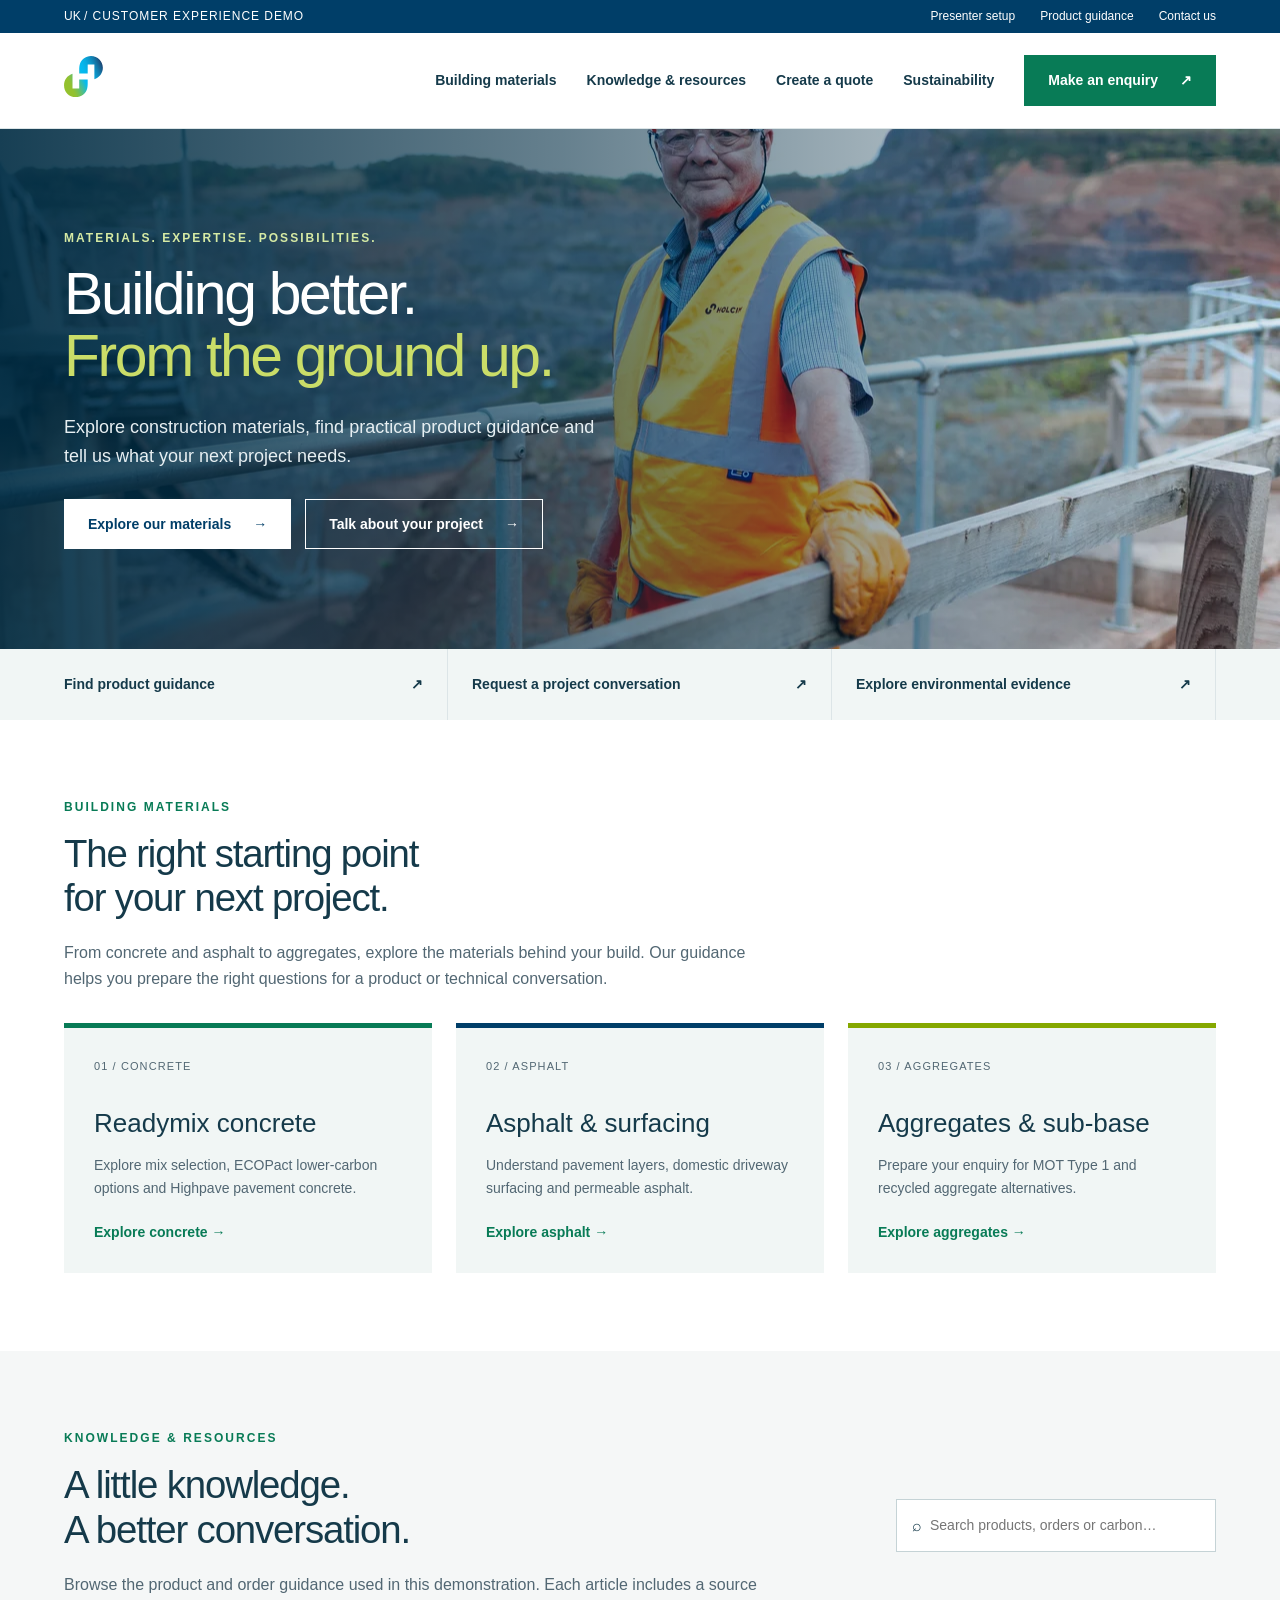
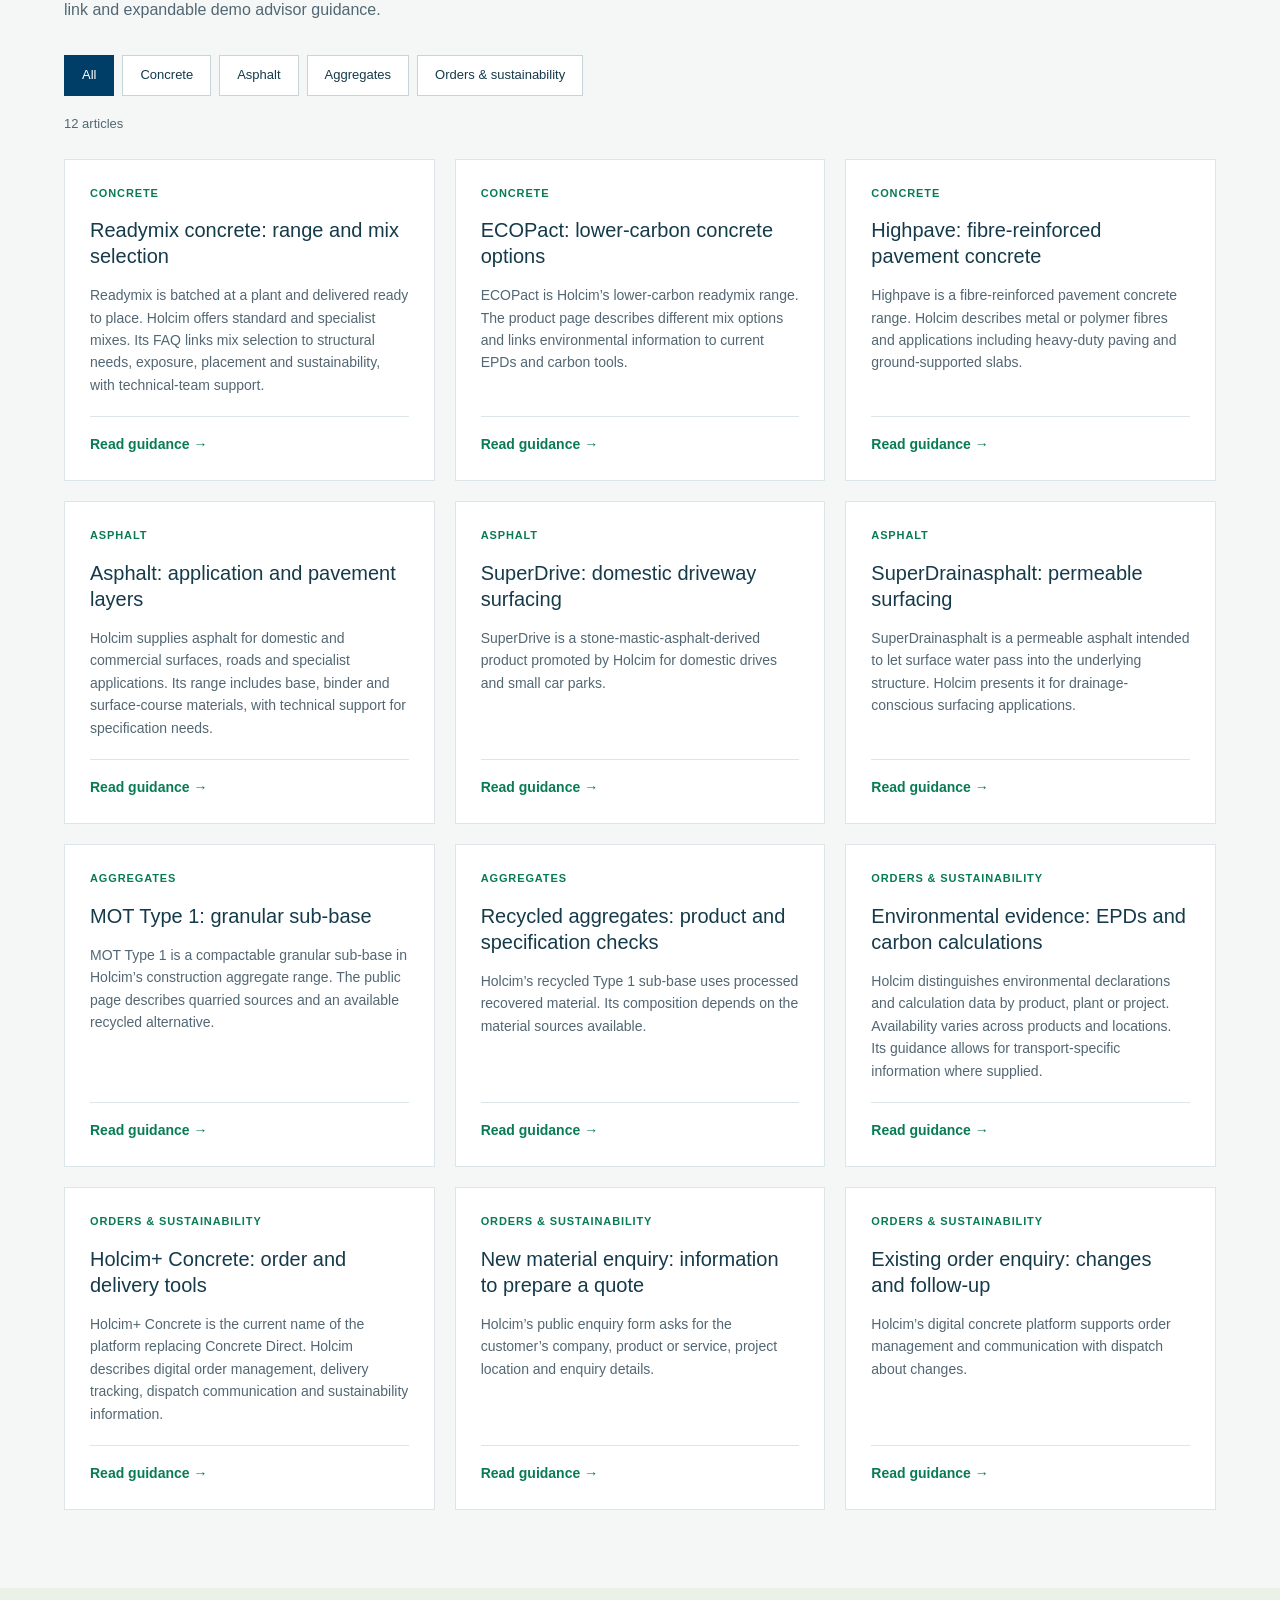
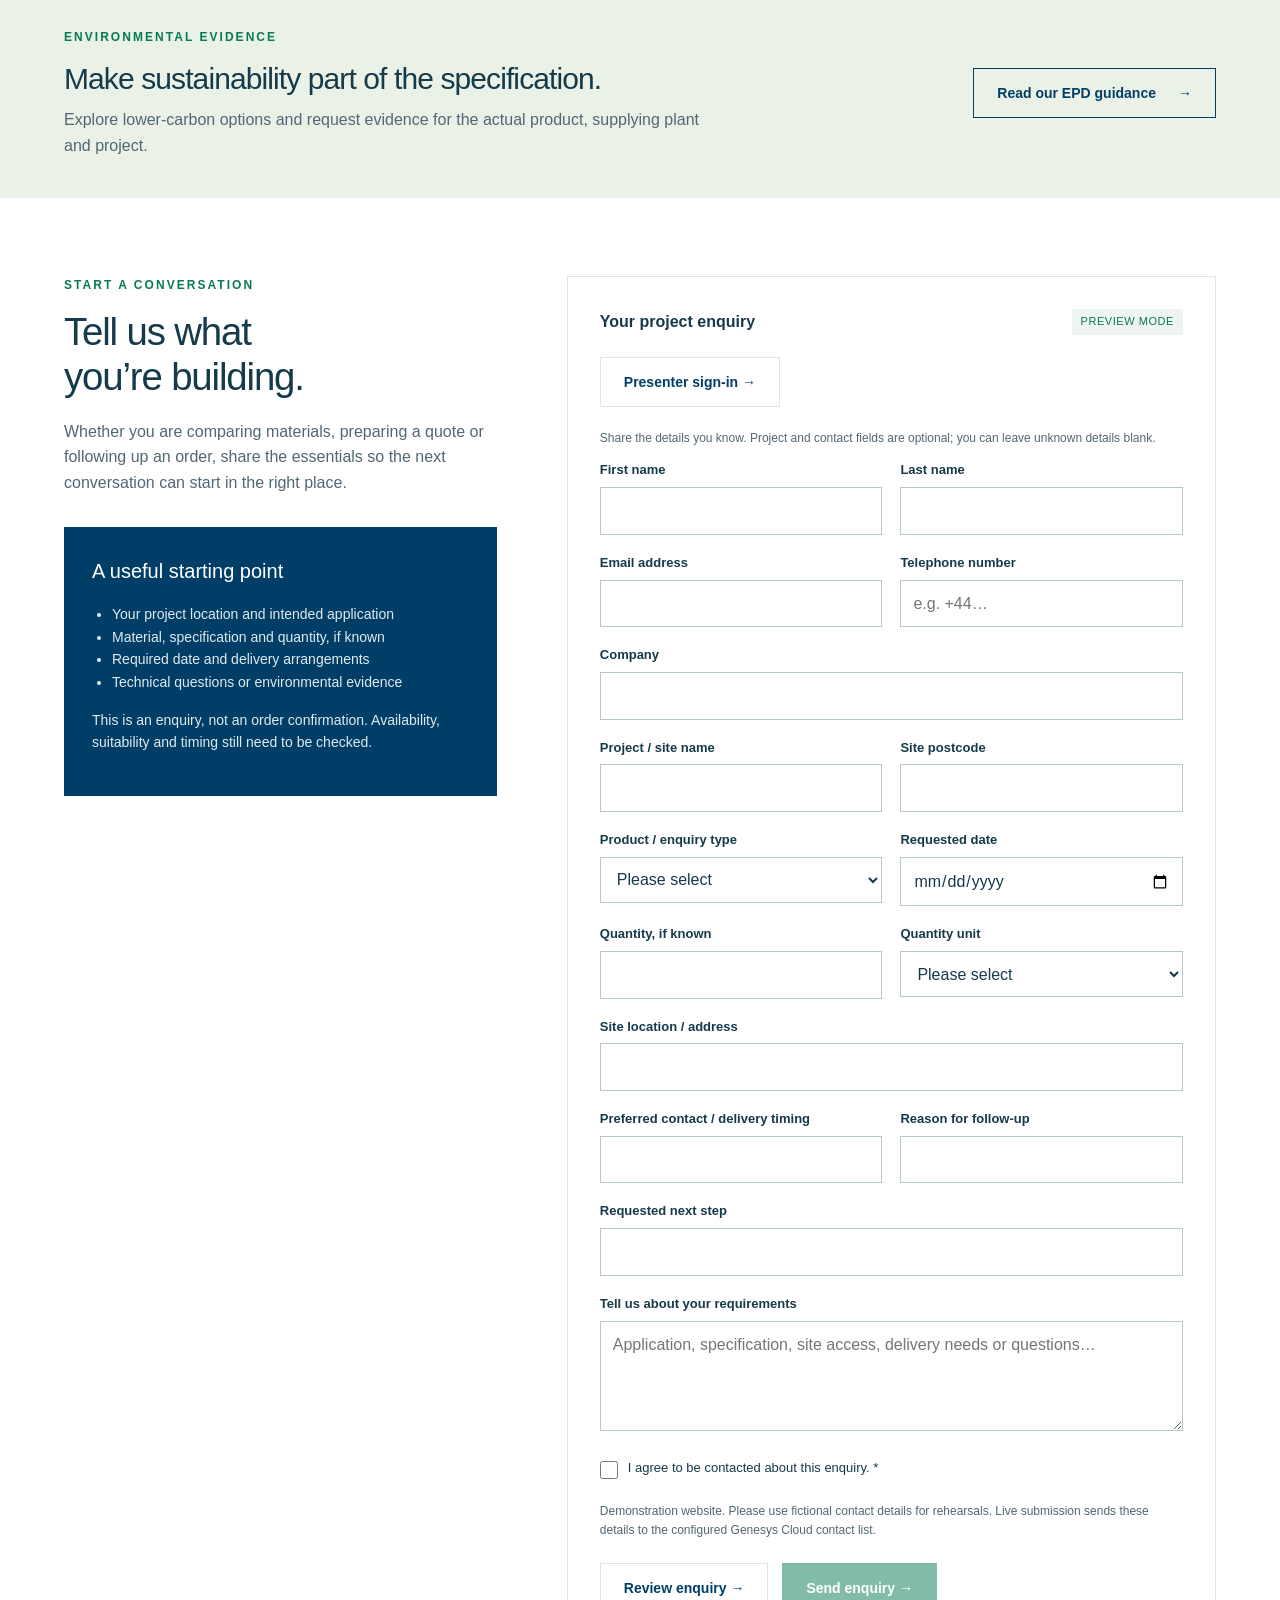
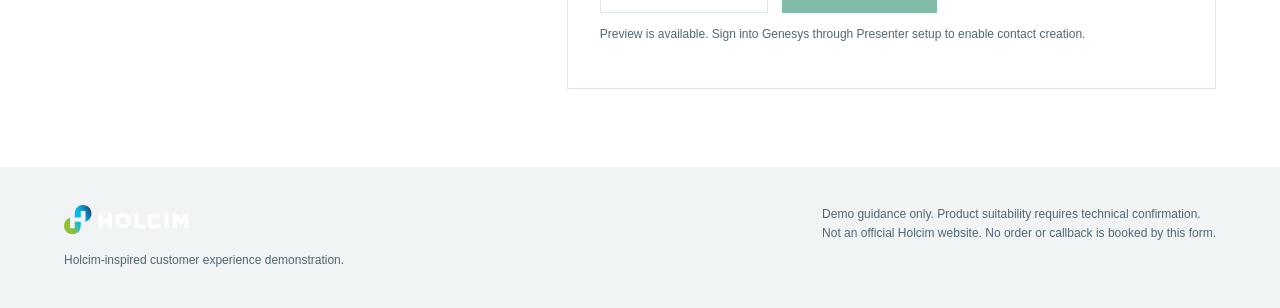
==== commit cbdef797: "Map enquiries to servicing template and add outbound script" ====
--- a/index.html
+++ b/index.html
@@ -25,17 +25,18 @@
 <section class="section knowledge" id="knowledge"><div class="wrap"><div class="section-head"><div><div class="eyebrow">Knowledge & resources</div><h2>A little knowledge.<br>A better conversation.</h2></div><label class="search"><span aria-hidden="true">⌕</span><span class="sr">Search knowledge articles</span><input id="search" type="search" placeholder="Search products, orders or carbon…"></label></div><p class="intro">Browse the product and order guidance used in this demonstration. Each article includes a source link and expandable demo advisor guidance.</p><div class="filters" id="filters" aria-label="Filter articles"></div><div class="count" id="count" role="status"></div><div class="articles" id="articles"></div></div></section>
 <section class="sustainability" id="sustainability"><div class="wrap"><div><div class="eyebrow">Environmental evidence</div><h2>Make sustainability part of the specification.</h2><p>Explore lower-carbon options and request evidence for the actual product, supplying plant and project.</p></div><button class="button outline" id="carbon">Read our EPD guidance <span aria-hidden="true">→</span></button></div></section>
 <section class="section wrap" id="enquiry"><div class="enquiry-layout"><div><div class="eyebrow">Start a conversation</div><h2>Tell us what<br>you’re building.</h2><p class="intro">Whether you are comparing materials, preparing a quote or following up an order, share the essentials so the next conversation can start in the right place.</p><div class="aside"><h3>A useful starting point</h3><ul><li>Your project location and intended application</li><li>Material, specification and quantity, if known</li><li>Required date and delivery arrangements</li><li>Technical questions or environmental evidence</li></ul><p>This is an enquiry, not an order confirmation. Availability, suitability and timing still need to be checked.</p></div></div>
-<form class="form" id="enquiry-form"><div class="form-head"><strong>Your project enquiry</strong><span class="pill" id="connection">PREVIEW MODE</span></div><div class="actions" style="margin-bottom:22px"><button type="button" class="button light" id="sign-in">Presenter sign-in →</button><button type="button" class="button light" id="disconnect" hidden>Disconnect API</button></div><div class="grid">
-<div class="field"><label for="firstName">First name *</label><input id="firstName" name="firstName" autocomplete="given-name" maxlength="80" required></div><div class="field"><label for="lastName">Last name *</label><input id="lastName" name="lastName" autocomplete="family-name" maxlength="80" required></div>
-<div class="field"><label for="email">Email address *</label><input id="email" name="email" type="email" autocomplete="email" maxlength="254" required></div><div class="field"><label for="phone">Telephone number *</label><input id="phone" name="phone" type="tel" autocomplete="tel" placeholder="e.g. +44…" pattern="[+0-9 ()\-]{7,30}" maxlength="30" required></div>
-<div class="field wide"><label for="company">Company</label><input id="company" name="company" autocomplete="organization" maxlength="160"></div><div class="field"><label for="project">Project / site name *</label><input id="project" name="project" maxlength="200" required></div><div class="field"><label for="postcode">Site postcode *</label><input id="postcode" name="postcode" autocomplete="off" maxlength="20" required></div>
-<div class="field"><label for="product">Product / enquiry type *</label><select id="product" name="product" required><option value="">Please select</option>Readymix concrete</option>ECOPact</option>Highpave</option>Asphalt</option>SuperDrive</option>SuperDrainasphalt</option>MOT Type 1</option>Recycled aggregates</option>Environmental evidence</option>Existing order</option>Other / advice needed</option></select></div><div class="field"><label for="requiredDate">Requested date</label><input id="requiredDate" name="requiredDate" type="date"></div><div class="field"><label for="quantity">Quantity, if known</label><input id="quantity" name="quantity" type="number" min="0.01" step="any" max="100000000"></div><div class="field"><label for="unit">Quantity unit</label><select id="unit" name="unit"><option value="">Please select</option>m³</option>tonnes</option>m²</option>Other / to confirm</option></select></div>
-<div class="field wide"><label for="enquiry-details">Tell us about your requirements *</label><textarea id="enquiry-details" name="enquiry" maxlength="3000" required placeholder="Application, specification, site access, delivery needs or questions…"></textarea></div></div><label class="check"><input id="consent" name="consent" type="checkbox" required><span>I agree to be contacted about this enquiry. *</span></label><p class="small">Demonstration website. Please use fictional contact details for rehearsals. Live submission sends these details to the configured Genesys Cloud contact list.</p><div class="actions"><button type="button" class="button light" id="preview">Review enquiry →</button><button type="submit" class="button" id="submit" disabled>Send enquiry →</button></div><button id="new-enquiry" type="button" class="button light" hidden style="margin-top:15px">New enquiry</button><p class="small" id="mode-note">Preview is available. Sign into Genesys through Presenter setup to enable contact creation.</p><div id="feedback" role="status" aria-live="polite"></div></form></div></section></main>
+<form class="form" id="enquiry-form"><div class="form-head"><strong>Your project enquiry</strong><span class="pill" id="connection">PREVIEW MODE</span></div><div class="actions" style="margin-bottom:22px"><button type="button" class="button light" id="sign-in">Presenter sign-in →</button><button type="button" class="button light" id="disconnect" hidden>Disconnect API</button></div><p class="small">Share the details you know. Project and contact fields are optional; you can leave unknown details blank.</p><div class="grid">
+<div class="field"><label for="firstName">First name</label><input id="firstName" name="firstName" autocomplete="given-name" maxlength="80"></div><div class="field"><label for="lastName">Last name</label><input id="lastName" name="lastName" autocomplete="family-name" maxlength="80"></div>
+<div class="field"><label for="email">Email address</label><input id="email" name="email" type="email" autocomplete="email" maxlength="254"></div><div class="field"><label for="phone">Telephone number</label><input id="phone" name="phone" type="tel" autocomplete="tel" placeholder="e.g. +44…" pattern="[+0-9 ()\-]{7,30}" maxlength="30"></div>
+<div class="field wide"><label for="company">Company</label><input id="company" name="company" autocomplete="organization" maxlength="160"></div><div class="field"><label for="project">Project / site name</label><input id="project" name="project" maxlength="200"></div><div class="field"><label for="postcode">Site postcode</label><input id="postcode" name="postcode" autocomplete="off" maxlength="20"></div>
+<div class="field"><label for="product">Product / enquiry type</label><select id="product" name="product"><option value="">Please select</option>Readymix concrete</option>ECOPact</option>Highpave</option>Asphalt</option>SuperDrive</option>SuperDrainasphalt</option>MOT Type 1</option>Recycled aggregates</option>Environmental evidence</option>Existing order</option>Other / advice needed</option></select></div><div class="field"><label for="requiredDate">Requested date</label><input id="requiredDate" name="requiredDate" type="date"></div><div class="field"><label for="quantity">Quantity, if known</label><input id="quantity" name="quantity" type="number" min="0.01" step="any" max="100000000"></div><div class="field"><label for="unit">Quantity unit</label><select id="unit" name="unit"><option value="">Please select</option>m³</option>tonnes</option>m²</option>Other / to confirm</option></select></div>
+<div class="field wide"><label for="siteLocation">Site location / address</label><input id="siteLocation" name="siteLocation" maxlength="300"></div><div class="field"><label for="requestedTiming">Preferred contact / delivery timing</label><input id="requestedTiming" name="requestedTiming" maxlength="200"></div><div class="field"><label for="handoffReason">Reason for follow-up</label><input id="handoffReason" name="handoffReason" maxlength="200"></div><div class="field wide"><label for="nextAction">Requested next step</label><input id="nextAction" name="nextAction" maxlength="300"></div><div class="field wide"><label for="enquiry-details">Tell us about your requirements</label><textarea id="enquiry-details" name="enquiry" maxlength="512" placeholder="Application, specification, site access, delivery needs or questions…"></textarea></div></div><label class="check"><input id="consent" name="consent" type="checkbox" required><span>I agree to be contacted about this enquiry. *</span></label><p class="small">Demonstration website. Please use fictional contact details for rehearsals. Live submission sends these details to the configured Genesys Cloud contact list.</p><div class="actions"><button type="button" class="button light" id="preview">Review enquiry →</button><button type="submit" class="button" id="submit" disabled>Send enquiry →</button></div><button id="new-enquiry" type="button" class="button light" hidden style="margin-top:15px">New enquiry</button><p class="small" id="mode-note">Preview is available. Sign into Genesys through Presenter setup to enable contact creation.</p><div id="feedback" role="status" aria-live="polite"></div></form></div></section></main>
 <footer><div class="wrap"><div><img class="foot-logo" src="[data-uri]" alt="Holcim"><br>Holcim-inspired customer experience demonstration.</div><div>Demo guidance only. Product suitability requires technical confirmation.<br>Not an official Holcim website. No order or callback is booked by this form.</div></div></footer>
 <dialog id="reader" aria-labelledby="reader-title"><div class="dialog-top"><span class="eyebrow" style="margin:0" id="reader-category"></span><button class="close" aria-label="Close article" data-close>×</button></div><div class="dialog-content"><h2 id="reader-title"></h2><p id="reader-body"></p><details><summary>Demo advisor guidance</summary><p id="reader-guide"></p></details><p class="small">From the current Holcim demo knowledge bundle. Source reviewed 12 October 2026. Draft guidance for demonstration; technical and operational approval is required for wider use.</p><a id="reader-source" target="_blank" rel="noopener noreferrer">View source on Holcim UK ↗</a><div class="actions" style="margin-top:25px"><button class="button" id="ask">Ask about this topic →</button></div></div></dialog>
 <dialog id="review" aria-labelledby="review-title"><div class="dialog-top"><span class="eyebrow" style="margin:0">Enquiry review</span><button class="close" aria-label="Close review" data-close>×</button></div><div class="dialog-content"><h2 id="review-title">Your enquiry at a glance.</h2><p>No information has been sent and no contact has been created.</p><div id="review-fields"></div><button class="button" style="margin-top:25px" data-close>Back to the form</button></div></dialog>
 <!-- WEB MESSENGER: supplied Ireland-region deployment snippet is embedded in the head. Published static site: deployment IDs are public; OAuth secrets must remain in a separate backend. -->
-<dialog id="presenter" aria-labelledby="presenter-title"><div class="dialog-top"><span class="eyebrow" style="margin:0">Presenter setup</span><button class="close" aria-label="Close setup" data-close>×</button></div><div class="dialog-content"><h2 id="presenter-title">Connect your demo.</h2><p class="small">Use a Genesys OAuth client configured for Code Authorization / PKCE. No client secret is needed. Add the exact redirect URI below to its authorised redirect URIs. Your signed-in user needs access to view the list and add contacts.</p><div class="grid"><div class="field wide"><label for="oauth-region">Genesys region</label><select id="oauth-region"><option value="mypurecloud.ie">Ireland — mypurecloud.ie</option><option value="euw2.pure.cloud">London — euw2.pure.cloud</option><option value="mypurecloud.de">Frankfurt — mypurecloud.de</option><option value="mypurecloud.com">US East — mypurecloud.com</option><option value="usw2.pure.cloud">US West — usw2.pure.cloud</option><option value="cac1.pure.cloud">Canada — cac1.pure.cloud</option><option value="mypurecloud.com.au">Sydney — mypurecloud.com.au</option><option value="mypurecloud.jp">Tokyo — mypurecloud.jp</option><option value="aps1.pure.cloud">Mumbai — aps1.pure.cloud</option><option value="apne2.pure.cloud">Seoul — apne2.pure.cloud</option><option value="apne3.pure.cloud">Osaka — apne3.pure.cloud</option><option value="sae1.pure.cloud">São Paulo — sae1.pure.cloud</option><option value="mec1.pure.cloud">Middle East — mec1.pure.cloud</option></select></div><div class="field"><label for="oauth-client">OAuth client ID</label><input id="oauth-client" autocomplete="off" maxlength="36"></div><div class="field"><label for="contact-list">Contact-list ID</label><input id="contact-list" autocomplete="off" maxlength="36"></div><div class="field wide"><label for="oauth-redirect">Register this redirect URI in Genesys</label><input id="oauth-redirect" readonly></div><div class="field wide"><label for="column-map">Contact-list column mapping (JSON)</label><textarea id="column-map" spellcheck="false"></textarea><p class="small" id="list-columns">List columns will be checked after sign-in.</p></div></div><p class="small">Column names are case-sensitive. Keep mandatory mappings for firstName, lastName, email, phone and enquiry. Optional fields mapped to null are included in the enquiry text. Settings are kept only for this browser tab. Contact submissions create callable records; use a demo list because an attached active campaign may dial them.</p><div class="actions"><button type="button" class="button light" id="presenter-save">Save setup</button><button type="button" class="button" id="presenter-login">Sign into Genesys →</button></div><p id="presenter-message" role="status">Enter your public IDs and column names, save setup, then sign in.</p></div></dialog>
+<dialog id="presenter" aria-labelledby="presenter-title"><div class="dialog-top"><span class="eyebrow" style="margin:0">Presenter setup</span><button class="close" aria-label="Close setup" data-close>×</button></div><div class="dialog-content"><h2 id="presenter-title">Connect your demo.</h2><p class="small">Use a Genesys OAuth client configured for Code Authorization / PKCE. No client secret is needed. Add the exact redirect URI below to its authorised redirect URIs. Your signed-in user needs access to view the list and add contacts.</p><div class="grid"><div class="field wide"><label for="oauth-region">Genesys region</label><select id="oauth-region"><option value="mypurecloud.ie">Ireland — mypurecloud.ie</option><option value="euw2.pure.cloud">London — euw2.pure.cloud</option><option value="mypurecloud.de">Frankfurt — mypurecloud.de</option><option value="mypurecloud.com">US East — mypurecloud.com</option><option value="usw2.pure.cloud">US West — usw2.pure.cloud</option><option value="cac1.pure.cloud">Canada — cac1.pure.cloud</option><option value="mypurecloud.com.au">Sydney — mypurecloud.com.au</option><option value="mypurecloud.jp">Tokyo — mypurecloud.jp</option><option value="aps1.pure.cloud">Mumbai — aps1.pure.cloud</option><option value="apne2.pure.cloud">Seoul — apne2.pure.cloud</option><option value="apne3.pure.cloud">Osaka — apne3.pure.cloud</option><option value="sae1.pure.cloud">São Paulo — sae1.pure.cloud</option><option value="mec1.pure.cloud">Middle East — mec1.pure.cloud</option></select></div><div class="field"><label for="oauth-client">OAuth client ID</label><input id="oauth-client" autocomplete="off" maxlength="36"></div><div class="field"><label for="contact-list">Contact-list ID</label><input id="contact-list" autocomplete="off" maxlength="36"></div><div class="field wide"><label for="oauth-redirect">Register this redirect URI in Genesys</label><input id="oauth-redirect" readonly></div><div class="field wide"><label for="column-map">Contact-list column mapping (JSON)</label><textarea id="column-map" spellcheck="false"></textarea><p class="small" id="list-columns">List columns will be checked after sign-in.</p></div></div><p class="small">Column names are case-sensitive. The defaults match the 14 columns of Holcim Servicing Contact Template. Use a contact list created from that template, with callbackNumber as its Work phone column. Enter the contact-list ID above, not the template ID. Missing values are sent blank. Settings are kept only for this browser tab. Records with a callback number are callable; an attached active campaign may dial them. Records without a number are not callable.</p><div class="actions"><button type="button" class="button light" id="presenter-save">Save setup</button><button type="button" class="button" id="presenter-login">Sign into Genesys →</button></div><p id="presenter-message" role="status">Enter your public IDs and column names, save setup, then sign in.</p></div></dialog>
+<script src="./contact-template.js"></script>
 <script>
 'use strict';
 // Contact API authentication: user-authorised PKCE; never add a client secret.
@@ -50,19 +51,19 @@
 for(const el of document.querySelectorAll('[data-close]'))el.onclick=()=>el.closest('dialog').close();
 $('ask').onclick=()=>{sourceArticle=activeArticle.id;const map={'holcim-concrete-specification':'Readymix concrete','holcim-low-carbon-concrete':'ECOPact','holcim-heavy-duty-slab':'Highpave','holcim-asphalt-selection':'Asphalt','holcim-driveway-surfacing':'SuperDrive','holcim-permeable-surfacing':'SuperDrainasphalt','holcim-driveway-base':'MOT Type 1','holcim-recycled-aggregates':'Recycled aggregates','holcim-sustainability-discovery':'Environmental evidence','holcim-order-servicing':'Existing order'};$('product').value=map[sourceArticle]||'Other / advice needed';$('reader').close();location.hash='enquiry';$('enquiry-details').focus();};
 $('product').addEventListener('change',()=>{sourceArticle='';});
-function validate(){const q=$('quantity'),u=$('unit');u.setCustomValidity(q.value&&!u.value?'Choose a unit for the quantity.':'');q.setCustomValidity(u.value&&!q.value?'Enter a quantity or clear the unit.':'');return $('enquiry-form').reportValidity();}
+function validate(){return $('enquiry-form').reportValidity();}
 function fields(){const values=Object.fromEntries(new FormData($('enquiry-form')));values.consent=$('consent').checked;values.sourceArticle=sourceArticle;return values;}
-$('preview').onclick=()=>{if(!validate())return;const f=fields();$('review-fields').replaceChildren();const labels={firstName:'First name',lastName:'Last name',email:'Email',phone:'Telephone',company:'Company',project:'Project / site',postcode:'Site postcode',product:'Enquiry type',requiredDate:'Requested date',quantity:'Quantity',unit:'Unit',enquiry:'Requirements',sourceArticle:'Article context'};for(const [key,label] of Object.entries(labels)){if(!f[key])continue;const row=document.createElement('div');row.className='preview-row';const b=document.createElement('b');b.textContent=label;const value=document.createElement('span');value.textContent=f[key];row.append(b,value);$('review-fields').append(row);}$('review').showModal();};
+$('preview').onclick=()=>{if(!validate())return;const f=fields();$('review-fields').replaceChildren();const labels={firstName:'First name',lastName:'Last name',email:'Email',phone:'Telephone',company:'Company',project:'Project / site',postcode:'Site postcode',product:'Enquiry type',requiredDate:'Requested date',quantity:'Quantity',unit:'Unit',enquiry:'Requirements',sourceArticle:'Article context',siteLocation:'Site location / address',requestedTiming:'Preferred timing',handoffReason:'Reason for follow-up',nextAction:'Requested next step'};for(const [key,label] of Object.entries(labels)){if(!f[key])continue;const row=document.createElement('div');row.className='preview-row';const b=document.createElement('b');b.textContent=label;const value=document.createElement('span');value.textContent=f[key];row.append(b,value);$('review-fields').append(row);}$('review').showModal();};
 // Presenter authentication uses the official Genesys SDK, pinned to 264.0.0.
 // Public IDs/settings are kept in this tab; access tokens remain only in memory.
-const DEFAULT_COLUMN_MAP={firstName:'FirstName',lastName:'LastName',email:'Email',phone:'Phone',enquiry:'Enquiry',company:null,project:null,postcode:null,product:null,requiredDate:null,quantity:null,unit:null,sourceArticle:null};
+const DEFAULT_COLUMN_MAP=HolcimContacts.defaultMap;
 const REGION_DOMAINS=['mypurecloud.ie','mypurecloud.com','mypurecloud.de','euw2.pure.cloud','mypurecloud.com.au','mypurecloud.jp','usw2.pure.cloud','cac1.pure.cloud','aps1.pure.cloud','apne2.pure.cloud','apne3.pure.cloud','sae1.pure.cloud','mec1.pure.cloud'];
 const CONFIG_KEY='holcim_presenter_config_v1',STATE_KEY='holcim_presenter_state_v1';
 let presenterConfig=null,apiClient=null,sdkPromise=null,verifiedList=null;
 const redirectUri=location.origin+location.pathname;
 function authNotice(message){$('presenter-message').textContent=message;}
 function clearCallback(){history.replaceState(null,'',location.pathname+location.hash);}
-function readConfig(){try{return validatePresenterConfig(JSON.parse(sessionStorage.getItem(CONFIG_KEY)||'null'));}catch{return null;}}
+function readConfig(){try{const c=JSON.parse(sessionStorage.getItem(CONFIG_KEY)||'null');if(c?.columnMap&&('firstName' in c.columnMap||'enquiry' in c.columnMap))c.columnMap={...DEFAULT_COLUMN_MAP};return validatePresenterConfig(c);}catch{return null;}}
 function validatePresenterConfig(c){
  if(!c||!REGION_DOMAINS.includes(c.region))throw new Error('Choose a Genesys region.');
  const id=/^[0-9a-f]{8}-[0-9a-f]{4}-[0-9a-f]{4}-[0-9a-f]{4}-[0-9a-f]{12}$/i;
@@ -70,7 +71,7 @@
  if(!c.columnMap||typeof c.columnMap!=='object'||Array.isArray(c.columnMap))throw new Error('Column mapping must be a JSON object.');
  const entries=Object.entries(c.columnMap),allowed=Object.keys(DEFAULT_COLUMN_MAP);
  if(entries.some(([key,value])=>!allowed.includes(key)||(value!==null&&(typeof value!=='string'||!value.trim()||value.length>200))))throw new Error('Check the column mapping fields and names.');
- for(const key of ['firstName','lastName','email','phone','enquiry'])if(!c.columnMap[key])throw new Error('Map firstName, lastName, email, phone and enquiry to list columns.');
+ for(const key of HolcimContacts.columns)if(!c.columnMap[key])throw new Error('Map '+key+' to its contact-list column. Values can be blank; each template column needs a mapping.');
  const names=entries.map(([,v])=>v).filter(Boolean);if(new Set(names).size!==names.length)throw new Error('Each field needs a different column.');
  return {region:c.region,clientId:c.clientId,listId:c.listId,columnMap:c.columnMap};
 }
@@ -103,7 +104,8 @@
 function checkColumns(list,columnMap){
  if(!Array.isArray(list.columnNames))throw new Error('Could not read the contact-list columns.');
  const missing=Object.values(columnMap).filter(Boolean).filter(name=>!list.columnNames.includes(name));
- if(missing.length)throw new Error('Column names do not match: '+missing.join(', ')+'. Edit Presenter setup.');
+ if(missing.length)throw new Error('Column names do not match: '+missing.join(', ')+'. Use a list created from Holcim Servicing Contact Template or edit Presenter setup.');
+ if(!Array.isArray(list.phoneColumns)||!list.phoneColumns.some(p=>p.columnName===columnMap.callbackNumber&&p.type==='Work'))throw new Error('Configure '+columnMap.callbackNumber+' as the Work phone column on this contact list.');
 }
 async function verifyContactList(){
  const list=await genesysRequest('/api/v2/outbound/contactlists/'+presenterConfig.listId);
@@ -121,7 +123,7 @@
  authNotice('Disconnected from contact-list API. This does not sign you out of Genesys SSO or Messenger.');
 }
 function openPresenter(){
- presenterConfig=readConfig();$('oauth-client').value=presenterConfig?.clientId||'';$('contact-list').value=presenterConfig?.listId||'';
+ presenterConfig=readConfig();$('oauth-client').value=presenterConfig?.clientId||'';$('contact-list').value=presenterConfig?.listId||'3b27387e-d010-49ce-965f-13b0b8b85d2d';
  $('oauth-region').value=presenterConfig?.region||'mypurecloud.ie';$('column-map').value=JSON.stringify(presenterConfig?.columnMap||DEFAULT_COLUMN_MAP,null,2);
  $('oauth-redirect').value=redirectUri;
  if(verifiedList){$('list-columns').textContent='Available columns: '+verifiedList.columnNames.join(', ');}else{$('list-columns').textContent='List columns will be checked after sign-in.';}
@@ -165,18 +167,14 @@
   $('oauth-client').value=presenterConfig.clientId;$('contact-list').value=presenterConfig.listId;$('oauth-region').value=presenterConfig.region;$('oauth-redirect').value=redirectUri;$('column-map').value=JSON.stringify(presenterConfig.columnMap,null,2);$('presenter').showModal();
  }finally{clearCallback();sessionStorage.removeItem(STATE_KEY);}
 }
-function mapContactData(values,columnMap){
- const data=Object.create(null);for(const [field,column] of Object.entries(columnMap))if(column)data[column]=String(values[field]||'');
- const extras=Object.entries(values).filter(([key,value])=>key!=='enquiry'&&key!=='consent'&&value&&!columnMap[key]).map(([key,value])=>key+': '+value).join('\n');
- data[columnMap.enquiry]=values.enquiry+'\n\n'+extras+'\nPermission to contact: Yes\nSource: Holcim demo website';return data;
-}
+function mapContactData(values,columnMap){return HolcimContacts.mapContactData(values,columnMap);}
 $('enquiry-form').onsubmit=async event=>{
  event.preventDefault();if(!live||attempted||!validate())return;
  if(!apiClient?.authData?.accessToken){disconnect();return;}
- const values=fields();checkColumns(verifiedList,presenterConfig.columnMap);
+ const values=fields();let contact;try{checkColumns(verifiedList,presenterConfig.columnMap);contact=HolcimContacts.payload(values,presenterConfig.columnMap);}catch(e){$('feedback').textContent=e.message;return;}
  attempted=true;$('submit').disabled=true;$('submit').textContent='Sending…';$('feedback').textContent='Submitting your enquiry…';
  try{
-  const result=await genesysRequest('/api/v2/outbound/contactlists/'+presenterConfig.listId+'/contacts?priority=false&clearSystemData=false&doNotQueue=true',{method:'POST',body:JSON.stringify([{data:mapContactData(values,presenterConfig.columnMap),callable:true}])});
+  const result=await genesysRequest('/api/v2/outbound/contactlists/'+presenterConfig.listId+'/contacts?priority=false&clearSystemData=false&doNotQueue=true',{method:'POST',body:JSON.stringify([contact])});
   if(!Array.isArray(result)||result.length!==1||!result[0].id)throw new Error('Unconfirmed response');
   $('feedback').textContent='Enquiry received. Your contact has been created in Genesys Cloud. This does not confirm an order or book a callback.';
   $('submit').textContent='Enquiry sent';$('mode-note').textContent='Use New enquiry to start another demo submission.';$('new-enquiry').hidden=false;
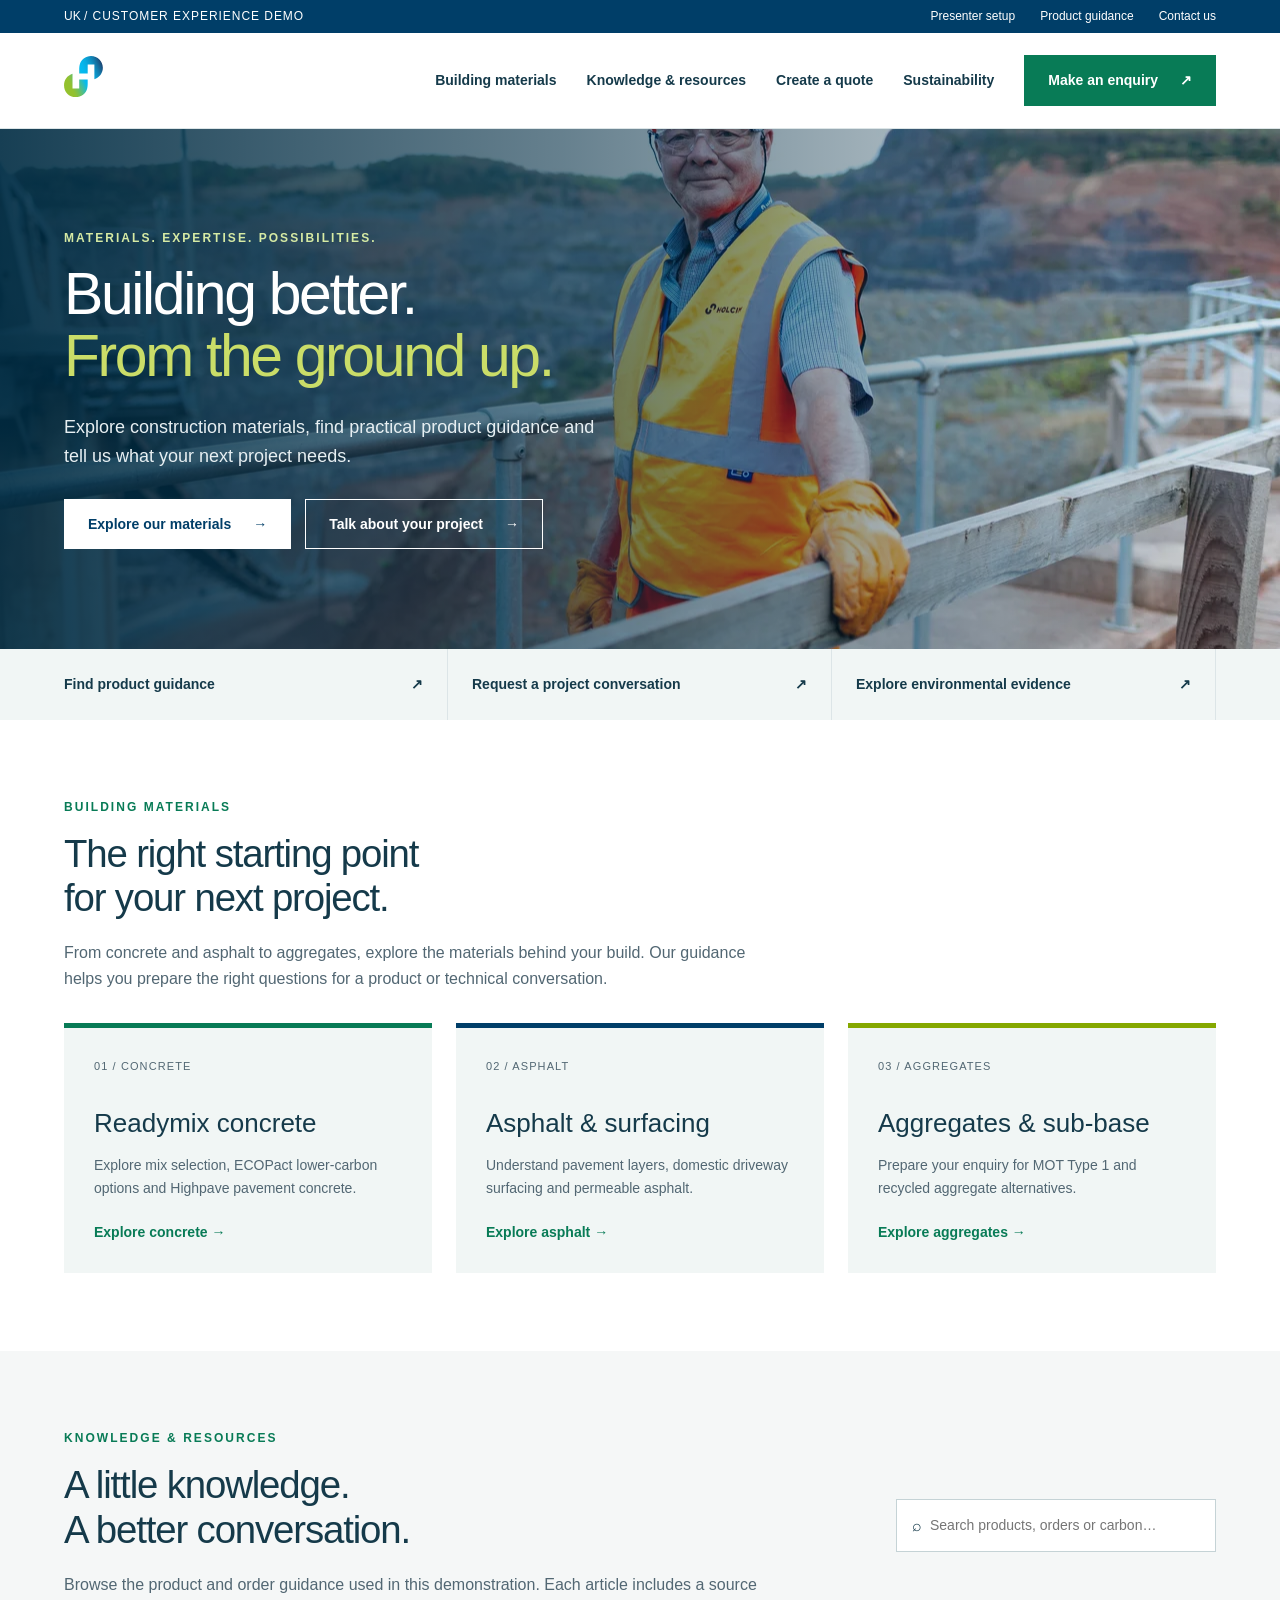
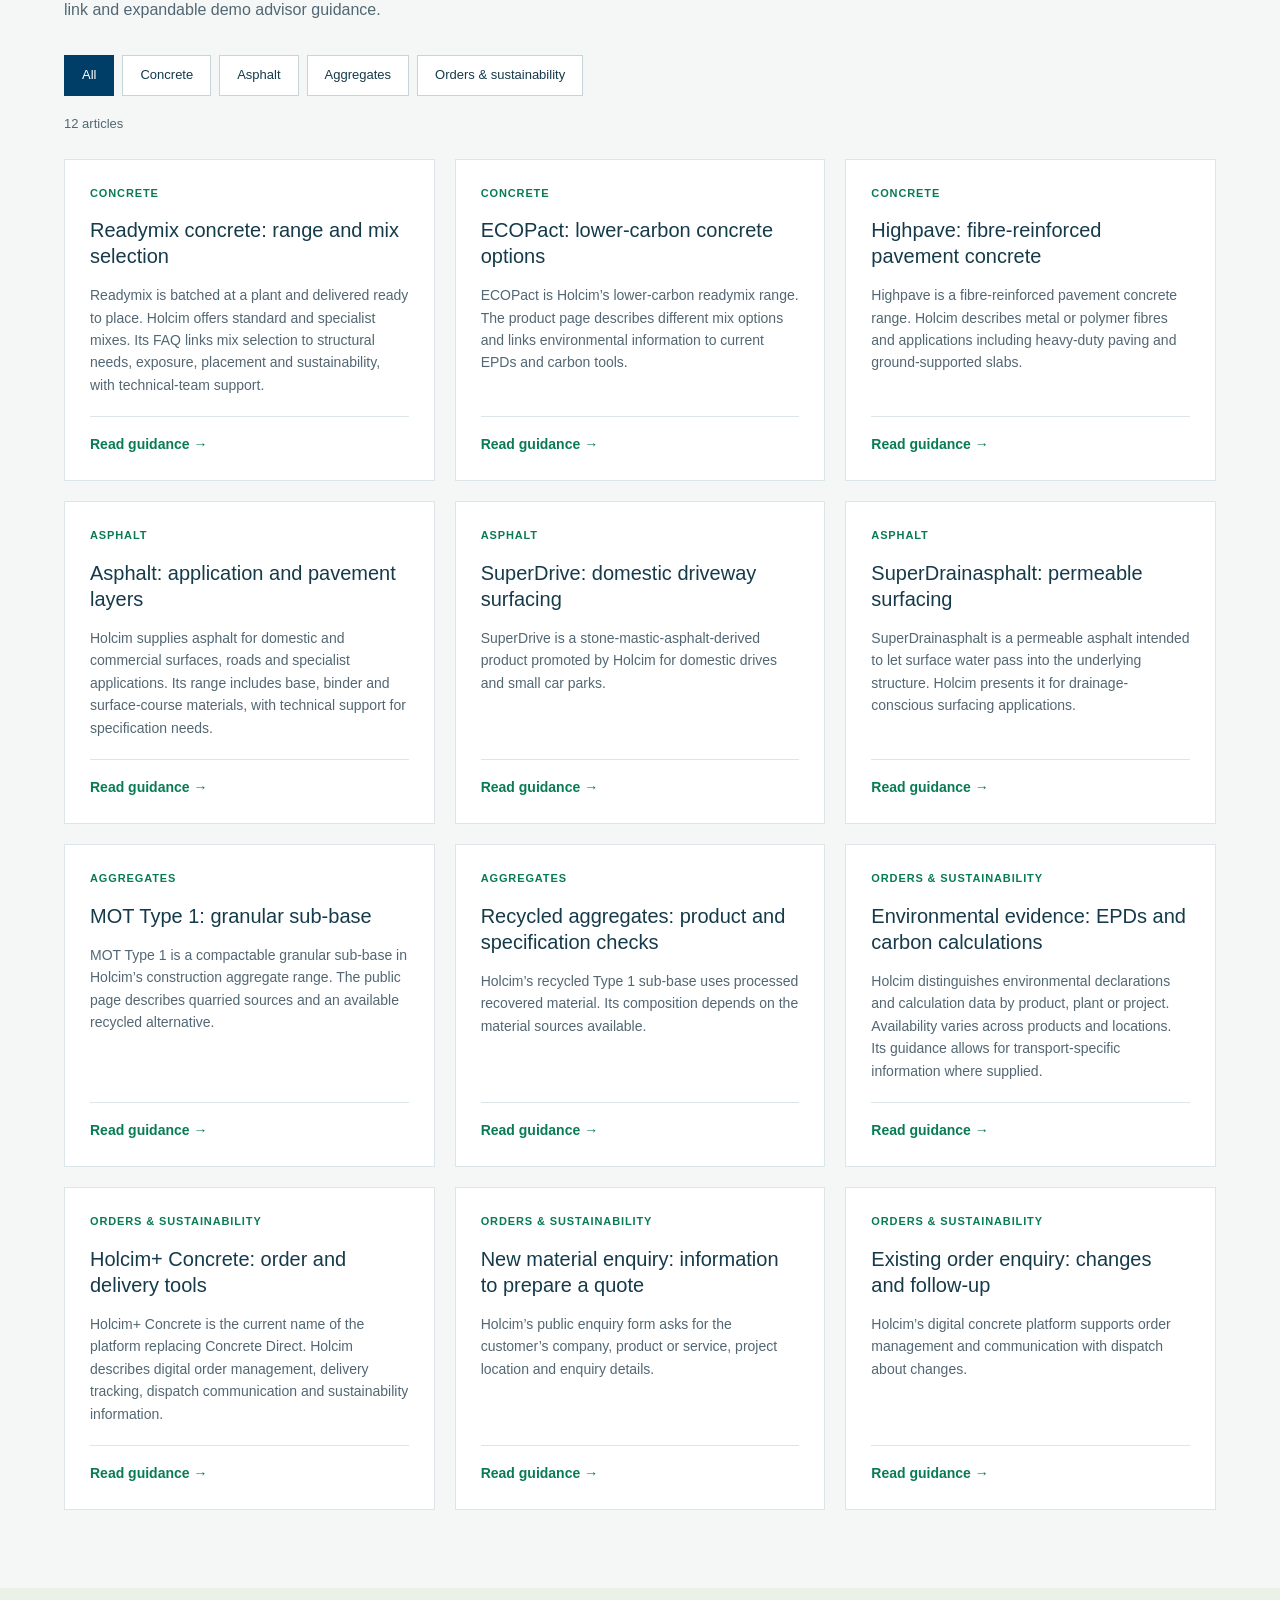
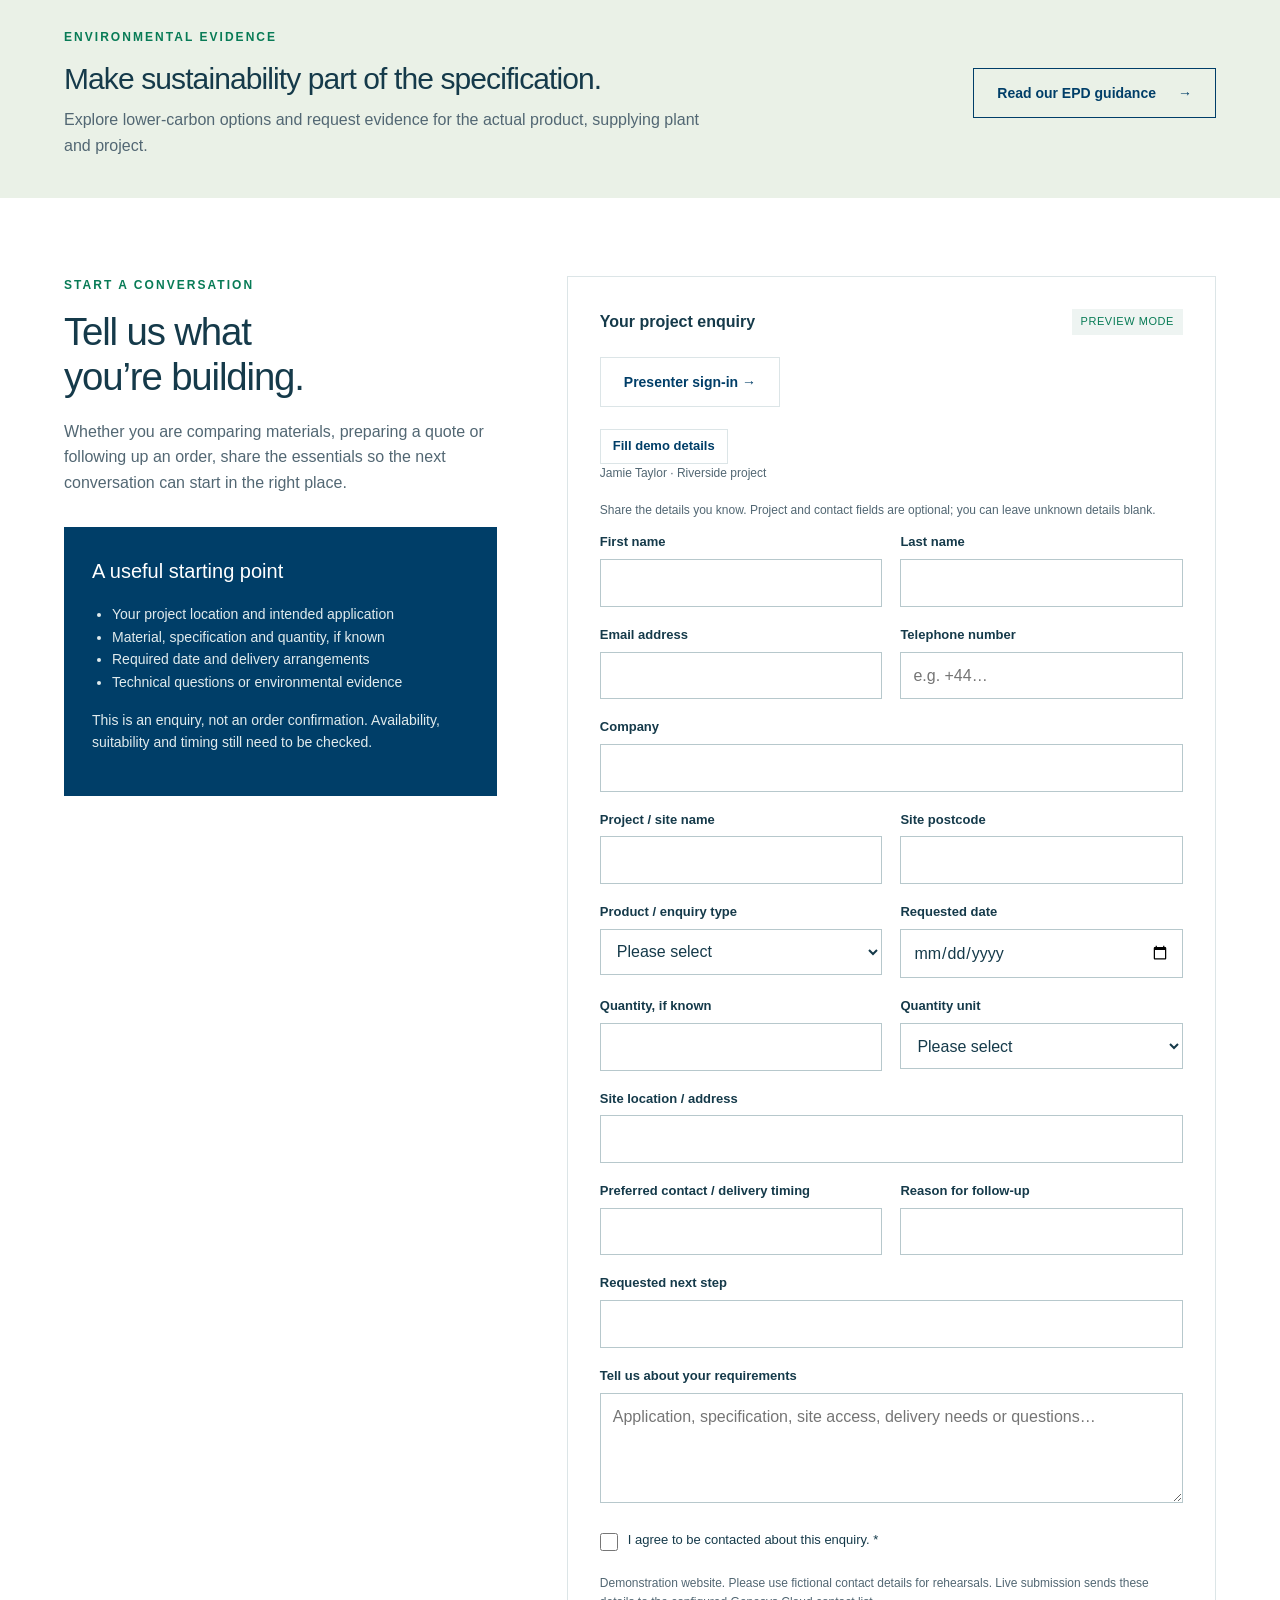
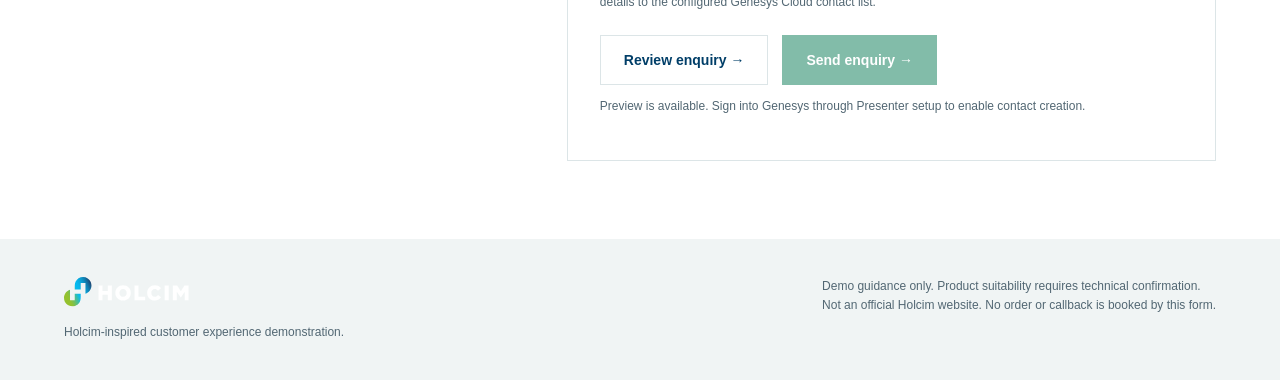
==== commit 356d46fe: "Add Jamie Taylor demo autofill button to enquiry form" ====
--- a/index.html
+++ b/index.html
@@ -2,7 +2,7 @@
 <html lang="en-GB"><head><meta charset="utf-8"><meta name="referrer" content="no-referrer"><meta name="viewport" content="width=device-width, initial-scale=1"><title>Holcim | Materials & project guidance — demo</title><meta name="description" content="Holcim-inspired demonstration website with product guidance and project enquiries."><style>
 :root{--blue:#003e68;--ink:#153a4a;--green:#087b56;--lime:#c5db32;--line:#dce5e7;--muted:#526773;--pale:#f1f6f5}*{box-sizing:border-box}html{scroll-behavior:smooth;scroll-padding-top:100px}body{margin:0;font-family:Arial,Helvetica,sans-serif;color:var(--ink);background:white;font-size:16px;line-height:1.6}a{color:inherit}button,input,select,textarea{font:inherit}button,a,input,select,textarea{outline-offset:4px}button{cursor:pointer}button:disabled{cursor:not-allowed;opacity:.5}.wrap{width:min(1240px,90%);margin:auto}.utility{background:var(--blue);color:white;font-size:12px;padding:7px 0}.utility .wrap{display:flex;justify-content:space-between}.utility a{margin-left:25px;text-decoration:none}.demo{letter-spacing:.08em;text-transform:uppercase}header{background:#fff;position:sticky;top:0;z-index:5;border-bottom:1px solid var(--line)}.nav{display:flex;align-items:center;justify-content:space-between;gap:35px;min-height:95px}.logo{width:177px;height:auto}nav{display:flex;gap:30px;align-items:center}nav a{text-decoration:none;font-weight:600;font-size:14px}nav a:hover{color:var(--green)}.button{display:inline-flex;align-items:center;justify-content:center;gap:22px;padding:13px 23px;background:var(--green);color:white;border:1px solid var(--green);font-weight:700;text-decoration:none;font-size:14px}.button:hover{background:#065e43}.button.light{background:white;color:var(--blue);border-color:var(--line)}.button.outline{background:transparent;color:var(--blue);border-color:var(--blue)}.hero{position:relative;background:var(--blue);color:white;min-height:520px;display:flex;align-items:center;overflow:hidden}.hero:before{content:'';position:absolute;inset:0;background:linear-gradient(90deg,rgba(0,44,67,.91),rgba(0,44,67,.6) 44%,rgba(0,44,67,.08)),url('[data-uri]') center 55%/cover}.hero .wrap{position:relative;padding:70px 0}.eyebrow{text-transform:uppercase;font-size:12px;font-weight:700;letter-spacing:.17em;color:var(--green);margin:0 0 15px}.hero .eyebrow{color:#d6eaa4}h1{font-size:clamp(36px,4.6vw,64px);font-weight:500;line-height:1.05;letter-spacing:-.04em;max-width:730px;margin:0 0 26px}h1 em{font-style:normal;color:#cadd68}.hero p{max-width:535px;margin:0 0 28px;color:#e7eff2;font-size:18px}.actions{display:flex;gap:14px;flex-wrap:wrap}.hero .button{background:white;color:var(--blue);border-color:white}.hero .secondary{background:transparent;color:white}.strip{background:var(--pale)}.strip .wrap{display:grid;grid-template-columns:repeat(3,1fr)}.strip a{display:flex;justify-content:space-between;padding:24px 24px;text-decoration:none;font-size:14px;font-weight:700;border-right:1px solid var(--line)}.strip a:hover{background:#e3efeb}.strip a:first-child{padding-left:0}.section{padding:78px 0}h2{font-size:clamp(28px,3vw,40px);letter-spacing:-.03em;line-height:1.15;font-weight:500;margin:0 0 20px}.intro{max-width:700px;color:var(--muted);margin:0 0 32px}.products{display:grid;grid-template-columns:repeat(3,1fr);gap:24px}.product{position:relative;background:var(--pale);padding:30px;border-top:5px solid var(--green);text-decoration:none;display:flex;flex-direction:column;min-height:250px}.product:nth-child(2){border-color:var(--blue)}.product:nth-child(3){border-color:#85a800}.product .number{font-size:11px;color:var(--muted);letter-spacing:.1em}.product h3{font-size:26px;font-weight:500;margin:27px 0 10px}.product p{color:var(--muted);font-size:14px;margin:0 0 20px}.product .go{margin-top:auto;font-size:14px;font-weight:bold;color:var(--green)}.product:hover{background:#e6efec}.knowledge{background:#f5f7f7}.section-head{display:flex;align-items:end;justify-content:space-between;gap:25px}.search{display:flex;align-items:center;border:1px solid #c5d3d6;background:white;padding:0 15px;min-width:320px;margin-bottom:20px}.search input{border:0;outline:none;background:none;width:100%;padding:14px 8px;font-size:14px}.filters{display:flex;flex-wrap:wrap;gap:8px;margin:12px 0 18px}.filters button{border:1px solid #c8d5d8;background:white;padding:9px 17px;color:var(--ink);font-size:13px}.filters button[aria-pressed=true]{background:var(--blue);color:white;border-color:var(--blue)}.count{font-size:13px;color:var(--muted);margin-bottom:24px}.articles{display:grid;grid-template-columns:repeat(3,1fr);gap:20px}.article{background:white;display:flex;flex-direction:column;border:1px solid var(--line);padding:25px}.article .tag{font-size:11px;letter-spacing:.08em;text-transform:uppercase;color:var(--green);font-weight:bold}.article h3{font-size:20px;line-height:1.3;font-weight:500;margin:15px 0}.article p{font-size:14px;color:var(--muted);margin:0 0 20px}.article button{background:none;border:0;border-top:1px solid var(--line);text-align:left;padding:16px 0 0;color:var(--green);font-size:14px;font-weight:bold;margin-top:auto}.article button:hover{text-decoration:underline}.empty{padding:35px;background:white}.enquiry-layout{display:grid;grid-template-columns:1fr 1.5fr;gap:70px}.aside{background:var(--blue);color:white;padding:28px;margin-top:30px}.aside h3{font-size:20px;font-weight:500;margin:0 0 12px}.aside p,.aside li{font-size:14px;color:#e0ebed}.aside ul{padding-left:20px}.form{border:1px solid var(--line);padding:32px}.form-head{display:flex;justify-content:space-between;align-items:center;margin-bottom:22px}.pill{font-size:11px;background:#eef4f2;color:var(--green);padding:4px 9px;letter-spacing:.05em}.grid{display:grid;grid-template-columns:1fr 1fr;gap:18px}.field label{display:block;font-size:13px;font-weight:700;margin-bottom:6px}.field input,.field select,.field textarea{width:100%;background:white;border:1px solid #b7c8cc;padding:10px 12px;border-radius:0;min-height:46px;color:var(--ink)}.field input:focus,.field select:focus,.field textarea:focus{border-color:var(--green)}.field.wide{grid-column:1/-1}.field textarea{resize:vertical;min-height:110px}.check{display:flex;gap:10px;align-items:flex-start;font-size:13px;margin:20px 0}.check input{width:18px;height:18px;flex-shrink:0;margin:3px 0}.small{font-size:12px;color:var(--muted)}#feedback{margin-top:20px;font-size:14px;padding:15px;border-left:4px solid var(--green);background:var(--pale)}#feedback:empty{display:none}.form .actions{margin-top:22px}.sustainability{background:#eaf1e7}.sustainability .wrap{display:flex;align-items:center;justify-content:space-between;gap:40px;padding:40px 0}.sustainability h2{font-size:30px;max-width:600px;margin-bottom:10px}.sustainability p{max-width:650px;color:var(--muted);margin:0}footer{background:#f0f4f4;padding:38px 0;font-size:12px;color:var(--muted)}footer .wrap{display:flex;justify-content:space-between;gap:30px}.foot-logo{width:125px;margin-bottom:10px}dialog{border:0;padding:0;width:min(800px,92%);max-height:85vh;color:var(--ink);box-shadow:0 20px 80px #0004}dialog::backdrop{background:#00293bc4}.dialog-top{display:flex;justify-content:space-between;align-items:center;padding:20px 30px;border-bottom:1px solid var(--line);position:sticky;top:0;background:white}.close{font-size:25px;background:none;border:0;color:var(--ink);padding:0 8px}.dialog-content{padding:30px}.dialog-content p{line-height:1.8}.dialog-content h2{font-size:32px}.dialog-content details{background:var(--pale);padding:17px;margin:24px 0;font-size:14px}.dialog-content summary{cursor:pointer;font-weight:bold}.preview-row{display:grid;grid-template-columns:150px 1fr;border-bottom:1px solid var(--line);padding:10px 0;font-size:14px;overflow-wrap:anywhere}.preview-row b{font-weight:600}#reader-source{font-size:13px;color:var(--green);overflow-wrap:anywhere}.sr{position:absolute;width:1px;height:1px;overflow:hidden;clip:rect(0,0,0,0)}@media(max-width:850px){nav{gap:15px}nav a:not(.button){display:none}.nav{min-height:80px}.logo{width:145px}.hero{min-height:440px}.articles{grid-template-columns:repeat(2,1fr)}.section-head{display:block}.search{min-width:0;width:100%;max-width:500px}.enquiry-layout{grid-template-columns:1fr;gap:30px}.aside{display:none}.sustainability .wrap{display:block}.sustainability .button{margin-top:24px}}@media(max-width:550px){.utility a{display:none}.hero .wrap{padding:50px 0}.section{padding:48px 0}.products,.articles{grid-template-columns:1fr}.strip .wrap{grid-template-columns:1fr}.strip a,.strip a:first-child{padding:15px 0;border-right:0;border-bottom:1px solid var(--line)}.grid{grid-template-columns:1fr}.form{padding:22px}.dialog-content{padding:22px}.preview-row{grid-template-columns:1fr}footer .wrap{display:block}.form-head{align-items:flex-start;gap:10px}}
 @media(prefers-reduced-motion:reduce){html{scroll-behavior:auto}}
-[hidden]{display:none!important}#presenter-message{padding:14px;background:var(--pale);font-size:14px;white-space:pre-wrap}#column-map{font-family:monospace;font-size:12px;min-height:230px}#oauth-redirect{font-size:12px}</style><script type="text/javascript" charset="utf-8">
+.demo-autofill{font-size:13px;padding:6px 12px}.demo-autofill-note{margin:0 0 18px}[hidden]{display:none!important}#presenter-message{padding:14px;background:var(--pale);font-size:14px;white-space:pre-wrap}#column-map{font-family:monospace;font-size:12px;min-height:230px}#oauth-redirect{font-size:12px}</style><script type="text/javascript" charset="utf-8">
   (function (g, e, n, es, ys) {
     g['_genesysJs'] = e;
     g[e] = g[e] || function () {
@@ -25,11 +25,11 @@
 <section class="section knowledge" id="knowledge"><div class="wrap"><div class="section-head"><div><div class="eyebrow">Knowledge & resources</div><h2>A little knowledge.<br>A better conversation.</h2></div><label class="search"><span aria-hidden="true">⌕</span><span class="sr">Search knowledge articles</span><input id="search" type="search" placeholder="Search products, orders or carbon…"></label></div><p class="intro">Browse the product and order guidance used in this demonstration. Each article includes a source link and expandable demo advisor guidance.</p><div class="filters" id="filters" aria-label="Filter articles"></div><div class="count" id="count" role="status"></div><div class="articles" id="articles"></div></div></section>
 <section class="sustainability" id="sustainability"><div class="wrap"><div><div class="eyebrow">Environmental evidence</div><h2>Make sustainability part of the specification.</h2><p>Explore lower-carbon options and request evidence for the actual product, supplying plant and project.</p></div><button class="button outline" id="carbon">Read our EPD guidance <span aria-hidden="true">→</span></button></div></section>
 <section class="section wrap" id="enquiry"><div class="enquiry-layout"><div><div class="eyebrow">Start a conversation</div><h2>Tell us what<br>you’re building.</h2><p class="intro">Whether you are comparing materials, preparing a quote or following up an order, share the essentials so the next conversation can start in the right place.</p><div class="aside"><h3>A useful starting point</h3><ul><li>Your project location and intended application</li><li>Material, specification and quantity, if known</li><li>Required date and delivery arrangements</li><li>Technical questions or environmental evidence</li></ul><p>This is an enquiry, not an order confirmation. Availability, suitability and timing still need to be checked.</p></div></div>
-<form class="form" id="enquiry-form"><div class="form-head"><strong>Your project enquiry</strong><span class="pill" id="connection">PREVIEW MODE</span></div><div class="actions" style="margin-bottom:22px"><button type="button" class="button light" id="sign-in">Presenter sign-in →</button><button type="button" class="button light" id="disconnect" hidden>Disconnect API</button></div><p class="small">Share the details you know. Project and contact fields are optional; you can leave unknown details blank.</p><div class="grid">
+<form class="form" id="enquiry-form"><div class="form-head"><strong>Your project enquiry</strong><span class="pill" id="connection">PREVIEW MODE</span></div><div class="actions" style="margin-bottom:22px"><button type="button" class="button light" id="sign-in">Presenter sign-in →</button><button type="button" class="button light" id="disconnect" hidden>Disconnect API</button></div><button type="button" class="button light demo-autofill" id="demo-autofill" aria-describedby="demo-autofill-note">Fill demo details</button><p class="small demo-autofill-note" id="demo-autofill-note" role="status">Jamie Taylor · Riverside project</p><p class="small">Share the details you know. Project and contact fields are optional; you can leave unknown details blank.</p><div class="grid">
 <div class="field"><label for="firstName">First name</label><input id="firstName" name="firstName" autocomplete="given-name" maxlength="80"></div><div class="field"><label for="lastName">Last name</label><input id="lastName" name="lastName" autocomplete="family-name" maxlength="80"></div>
 <div class="field"><label for="email">Email address</label><input id="email" name="email" type="email" autocomplete="email" maxlength="254"></div><div class="field"><label for="phone">Telephone number</label><input id="phone" name="phone" type="tel" autocomplete="tel" placeholder="e.g. +44…" pattern="[+0-9 ()\-]{7,30}" maxlength="30"></div>
 <div class="field wide"><label for="company">Company</label><input id="company" name="company" autocomplete="organization" maxlength="160"></div><div class="field"><label for="project">Project / site name</label><input id="project" name="project" maxlength="200"></div><div class="field"><label for="postcode">Site postcode</label><input id="postcode" name="postcode" autocomplete="off" maxlength="20"></div>
-<div class="field"><label for="product">Product / enquiry type</label><select id="product" name="product"><option value="">Please select</option>Readymix concrete</option>ECOPact</option>Highpave</option>Asphalt</option>SuperDrive</option>SuperDrainasphalt</option>MOT Type 1</option>Recycled aggregates</option>Environmental evidence</option>Existing order</option>Other / advice needed</option></select></div><div class="field"><label for="requiredDate">Requested date</label><input id="requiredDate" name="requiredDate" type="date"></div><div class="field"><label for="quantity">Quantity, if known</label><input id="quantity" name="quantity" type="number" min="0.01" step="any" max="100000000"></div><div class="field"><label for="unit">Quantity unit</label><select id="unit" name="unit"><option value="">Please select</option>m³</option>tonnes</option>m²</option>Other / to confirm</option></select></div>
+<div class="field"><label for="product">Product / enquiry type</label><select id="product" name="product"><option value="">Please select</option><option>Readymix concrete</option><option>ECOPact</option><option>Highpave</option><option>Asphalt</option><option>SuperDrive</option><option>SuperDrainasphalt</option><option>MOT Type 1</option><option>Recycled aggregates</option><option>Environmental evidence</option><option>Existing order</option><option>Other / advice needed</option></select></div><div class="field"><label for="requiredDate">Requested date</label><input id="requiredDate" name="requiredDate" type="date"></div><div class="field"><label for="quantity">Quantity, if known</label><input id="quantity" name="quantity" type="number" min="0.01" step="any" max="100000000"></div><div class="field"><label for="unit">Quantity unit</label><select id="unit" name="unit"><option value="">Please select</option><option>m³</option><option>tonnes</option><option>m²</option><option>Other / to confirm</option></select></div>
 <div class="field wide"><label for="siteLocation">Site location / address</label><input id="siteLocation" name="siteLocation" maxlength="300"></div><div class="field"><label for="requestedTiming">Preferred contact / delivery timing</label><input id="requestedTiming" name="requestedTiming" maxlength="200"></div><div class="field"><label for="handoffReason">Reason for follow-up</label><input id="handoffReason" name="handoffReason" maxlength="200"></div><div class="field wide"><label for="nextAction">Requested next step</label><input id="nextAction" name="nextAction" maxlength="300"></div><div class="field wide"><label for="enquiry-details">Tell us about your requirements</label><textarea id="enquiry-details" name="enquiry" maxlength="512" placeholder="Application, specification, site access, delivery needs or questions…"></textarea></div></div><label class="check"><input id="consent" name="consent" type="checkbox" required><span>I agree to be contacted about this enquiry. *</span></label><p class="small">Demonstration website. Please use fictional contact details for rehearsals. Live submission sends these details to the configured Genesys Cloud contact list.</p><div class="actions"><button type="button" class="button light" id="preview">Review enquiry →</button><button type="submit" class="button" id="submit" disabled>Send enquiry →</button></div><button id="new-enquiry" type="button" class="button light" hidden style="margin-top:15px">New enquiry</button><p class="small" id="mode-note">Preview is available. Sign into Genesys through Presenter setup to enable contact creation.</p><div id="feedback" role="status" aria-live="polite"></div></form></div></section></main>
 <footer><div class="wrap"><div><img class="foot-logo" src="[data-uri]" alt="Holcim"><br>Holcim-inspired customer experience demonstration.</div><div>Demo guidance only. Product suitability requires technical confirmation.<br>Not an official Holcim website. No order or callback is booked by this form.</div></div></footer>
 <dialog id="reader" aria-labelledby="reader-title"><div class="dialog-top"><span class="eyebrow" style="margin:0" id="reader-category"></span><button class="close" aria-label="Close article" data-close>×</button></div><div class="dialog-content"><h2 id="reader-title"></h2><p id="reader-body"></p><details><summary>Demo advisor guidance</summary><p id="reader-guide"></p></details><p class="small">From the current Holcim demo knowledge bundle. Source reviewed 12 October 2026. Draft guidance for demonstration; technical and operational approval is required for wider use.</p><a id="reader-source" target="_blank" rel="noopener noreferrer">View source on Holcim UK ↗</a><div class="actions" style="margin-top:25px"><button class="button" id="ask">Ask about this topic →</button></div></div></dialog>
@@ -51,6 +51,26 @@
 for(const el of document.querySelectorAll('[data-close]'))el.onclick=()=>el.closest('dialog').close();
 $('ask').onclick=()=>{sourceArticle=activeArticle.id;const map={'holcim-concrete-specification':'Readymix concrete','holcim-low-carbon-concrete':'ECOPact','holcim-heavy-duty-slab':'Highpave','holcim-asphalt-selection':'Asphalt','holcim-driveway-surfacing':'SuperDrive','holcim-permeable-surfacing':'SuperDrainasphalt','holcim-driveway-base':'MOT Type 1','holcim-recycled-aggregates':'Recycled aggregates','holcim-sustainability-discovery':'Environmental evidence','holcim-order-servicing':'Existing order'};$('product').value=map[sourceArticle]||'Other / advice needed';$('reader').close();location.hash='enquiry';$('enquiry-details').focus();};
 $('product').addEventListener('change',()=>{sourceArticle='';});
+// Same Jamie Taylor scenario as the servicing demo; unknown callback details stay editable.
+const DEMO_ENQUIRY=Object.freeze({
+ firstName:'Jamie',lastName:'Taylor',email:'jamie.taylor@example.com',
+ company:'Riverside Construction',project:'Riverside Warehouse Project',
+ siteLocation:'Reading',product:'Readymix concrete',requiredDate:'2026-10-26',
+ quantity:'25',unit:'m³',requestedTiming:'Unloading before midday',
+ handoffReason:'Demo material enquiry requiring servicing support.',
+ nextAction:'Discuss specification and delivery options with a servicing adviser.',
+ 'enquiry-details':'Mixer truck access is available. Unloading must be completed before midday.'
+});
+$('demo-autofill').onclick=()=>{
+ if(attempted)return;
+ for(const [id,value] of Object.entries(DEMO_ENQUIRY)){
+  $(id).value=value;
+  $(id).dispatchEvent(new Event('input',{bubbles:true}));
+  $(id).dispatchEvent(new Event('change',{bubbles:true}));
+ }
+ sourceArticle='';
+ $('demo-autofill-note').textContent='Jamie Taylor demo details filled. Add a callback number if needed and tick contact permission to review or send.';
+};
 function validate(){return $('enquiry-form').reportValidity();}
 function fields(){const values=Object.fromEntries(new FormData($('enquiry-form')));values.consent=$('consent').checked;values.sourceArticle=sourceArticle;return values;}
 $('preview').onclick=()=>{if(!validate())return;const f=fields();$('review-fields').replaceChildren();const labels={firstName:'First name',lastName:'Last name',email:'Email',phone:'Telephone',company:'Company',project:'Project / site',postcode:'Site postcode',product:'Enquiry type',requiredDate:'Requested date',quantity:'Quantity',unit:'Unit',enquiry:'Requirements',sourceArticle:'Article context',siteLocation:'Site location / address',requestedTiming:'Preferred timing',handoffReason:'Reason for follow-up',nextAction:'Requested next step'};for(const [key,label] of Object.entries(labels)){if(!f[key])continue;const row=document.createElement('div');row.className='preview-row';const b=document.createElement('b');b.textContent=label;const value=document.createElement('span');value.textContent=f[key];row.append(b,value);$('review-fields').append(row);}$('review').showModal();};
@@ -172,7 +192,7 @@
  event.preventDefault();if(!live||attempted||!validate())return;
  if(!apiClient?.authData?.accessToken){disconnect();return;}
  const values=fields();let contact;try{checkColumns(verifiedList,presenterConfig.columnMap);contact=HolcimContacts.payload(values,presenterConfig.columnMap);}catch(e){$('feedback').textContent=e.message;return;}
- attempted=true;$('submit').disabled=true;$('submit').textContent='Sending…';$('feedback').textContent='Submitting your enquiry…';
+ attempted=true;$('demo-autofill').disabled=true;$('submit').disabled=true;$('submit').textContent='Sending…';$('feedback').textContent='Submitting your enquiry…';
  try{
   const result=await genesysRequest('/api/v2/outbound/contactlists/'+presenterConfig.listId+'/contacts?priority=false&clearSystemData=false&doNotQueue=true',{method:'POST',body:JSON.stringify([contact])});
   if(!Array.isArray(result)||result.length!==1||!result[0].id)throw new Error('Unconfirmed response');
@@ -183,7 +203,7 @@
   $('submit').textContent='Check submission';$('mode-note').textContent='No automatic retry. Verify the contact list before starting another enquiry.';$('new-enquiry').hidden=false;
  }
 };
-$('new-enquiry').onclick=()=>{if(!confirm('If the previous result was uncertain, check Genesys first to avoid duplicates. Start a new enquiry?'))return;$('enquiry-form').reset();attempted=false;sourceArticle='';$('feedback').textContent='';$('submit').textContent='Send enquiry →';$('submit').disabled=!live;$('new-enquiry').hidden=true;};
+$('new-enquiry').onclick=()=>{if(!confirm('If the previous result was uncertain, check Genesys first to avoid duplicates. Start a new enquiry?'))return;$('enquiry-form').reset();attempted=false;$('demo-autofill').disabled=false;$('demo-autofill-note').textContent='Jamie Taylor · Riverside project';sourceArticle='';$('feedback').textContent='';$('submit').textContent='Send enquiry →';$('submit').disabled=!live;$('new-enquiry').hidden=true;};
 handleCallback();
 
 </script>
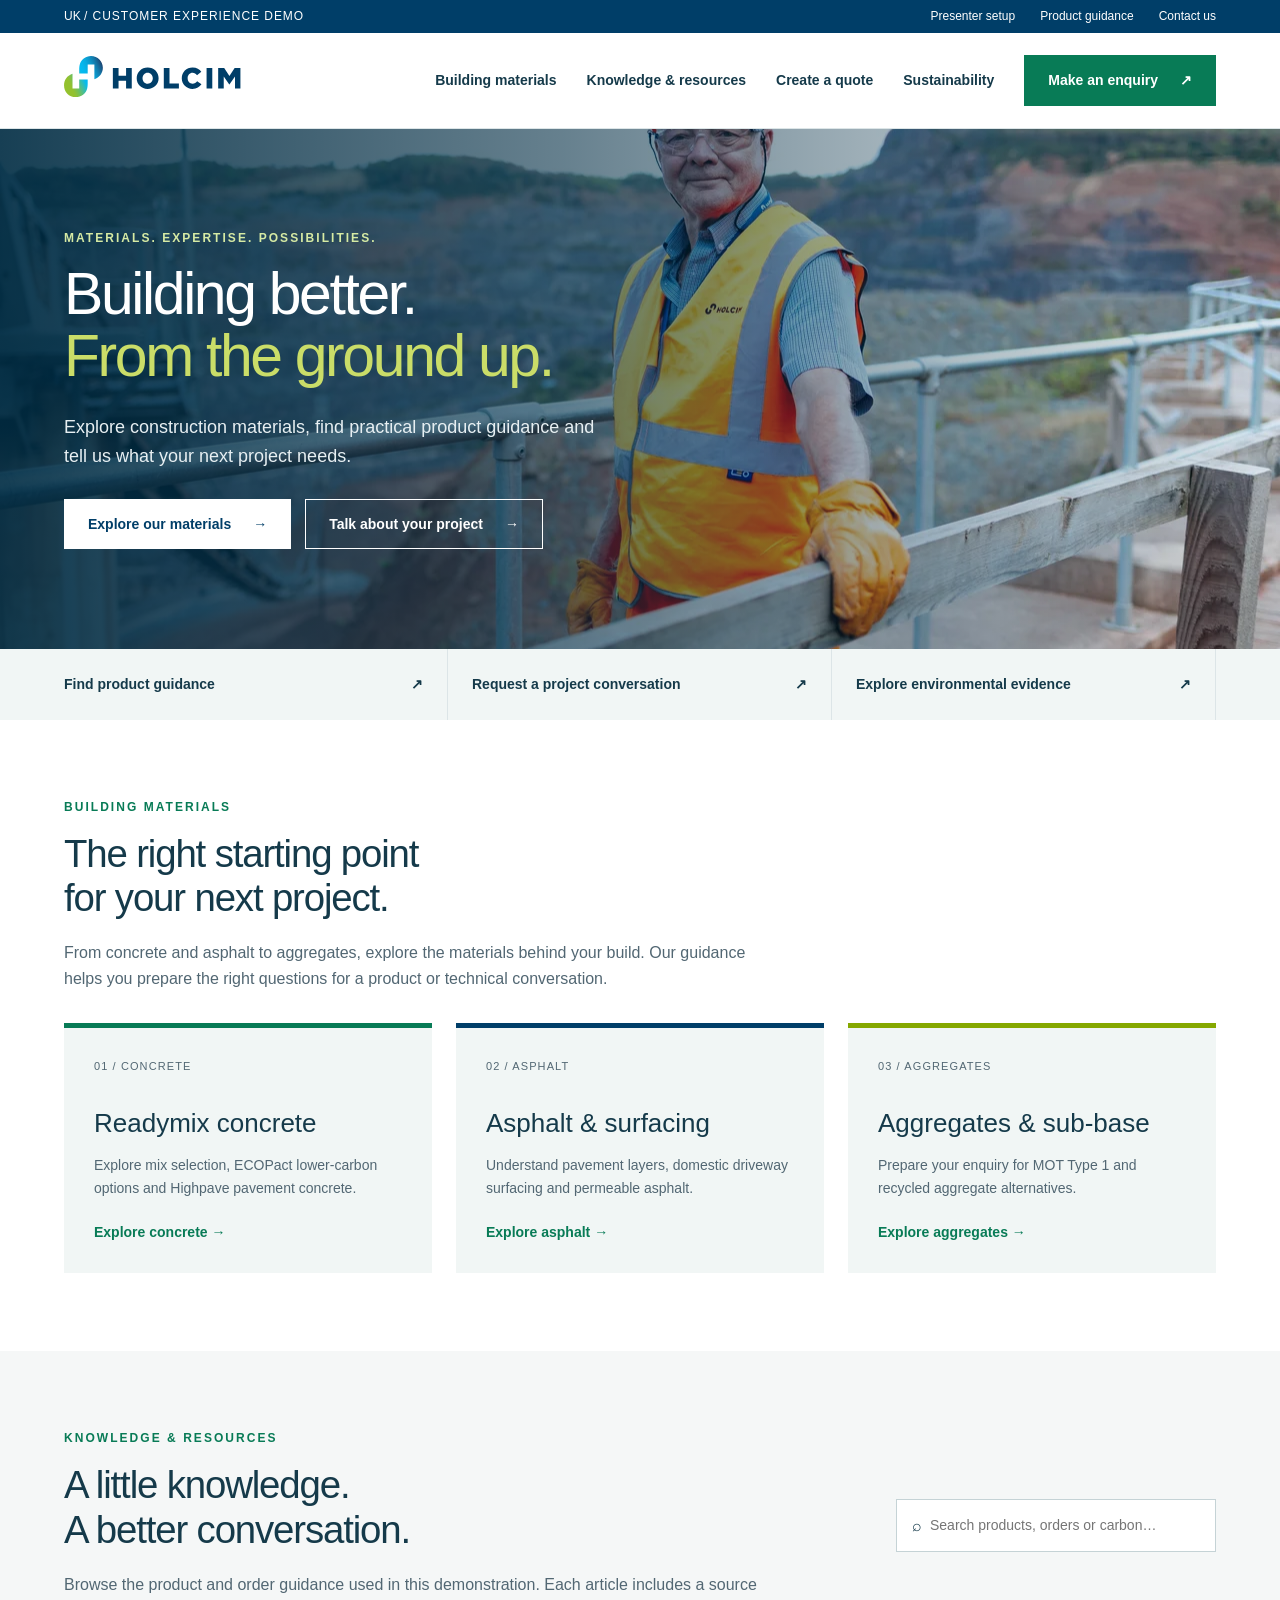
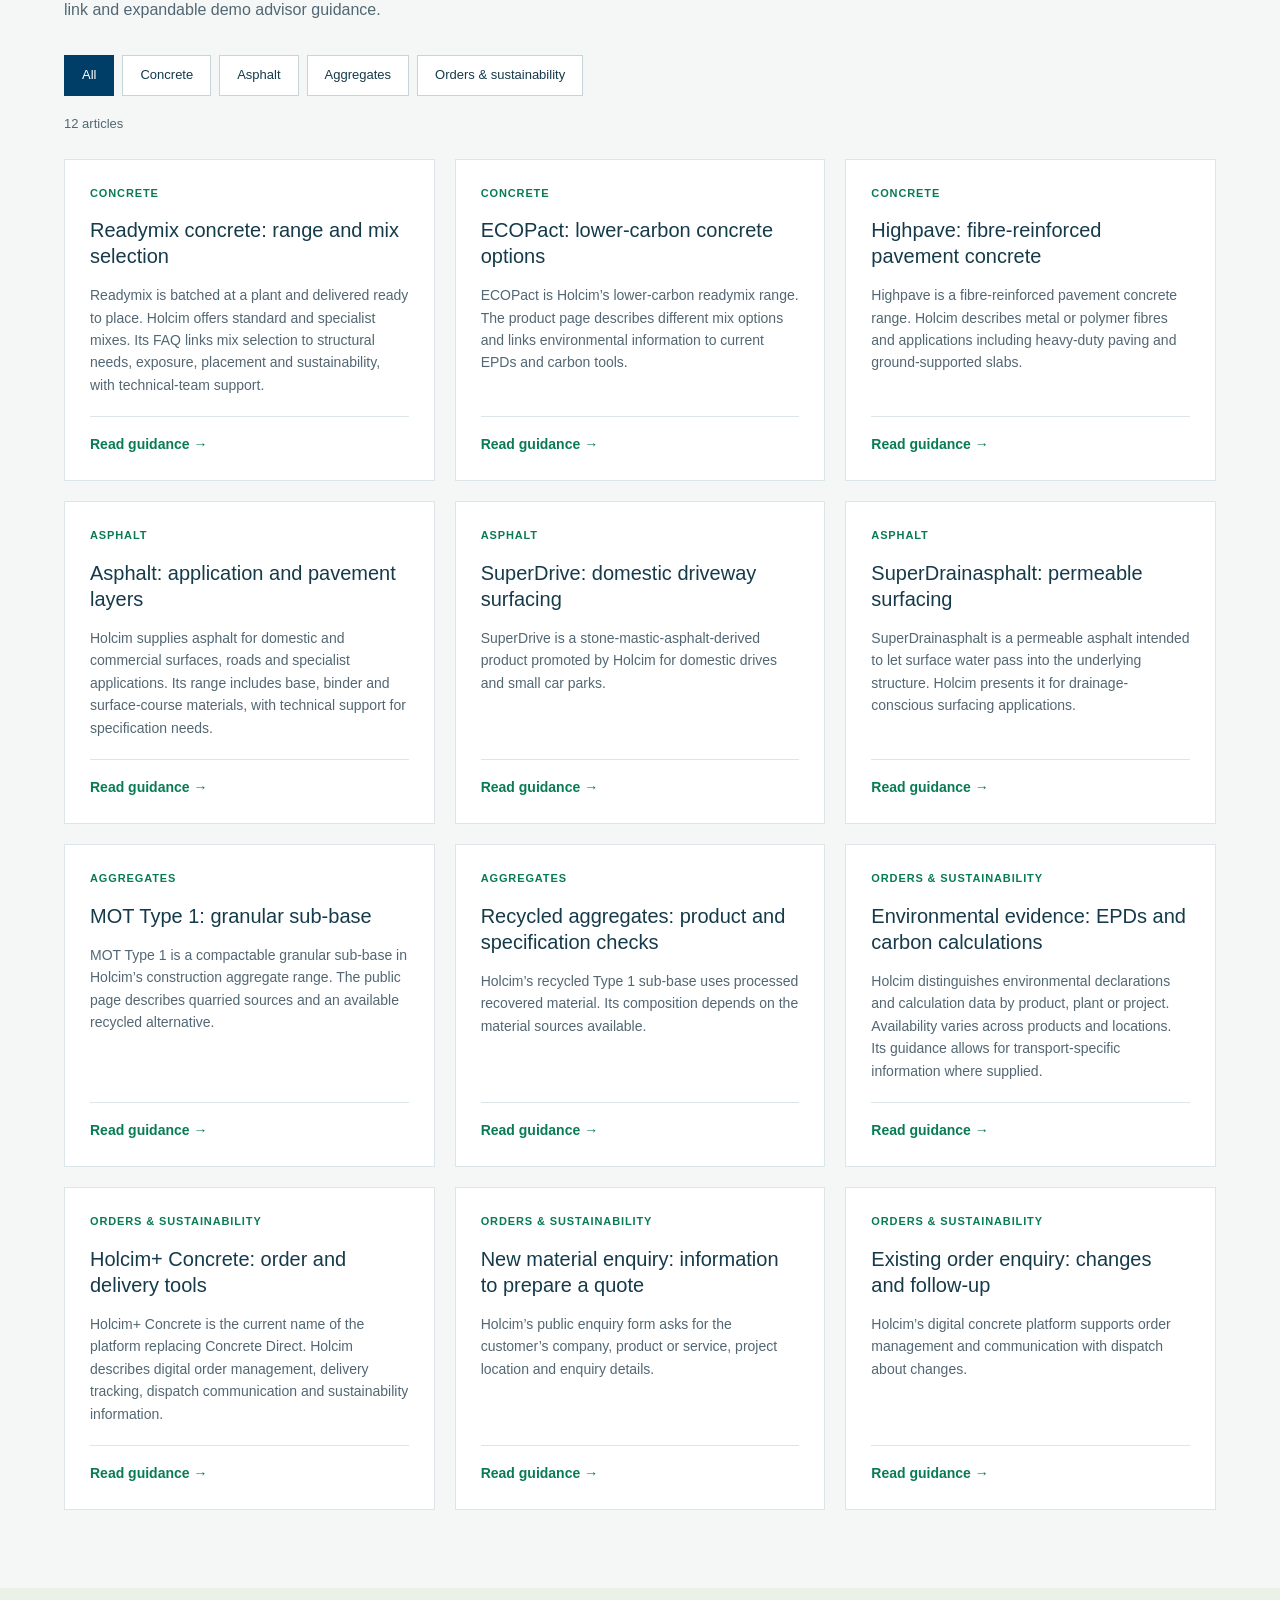
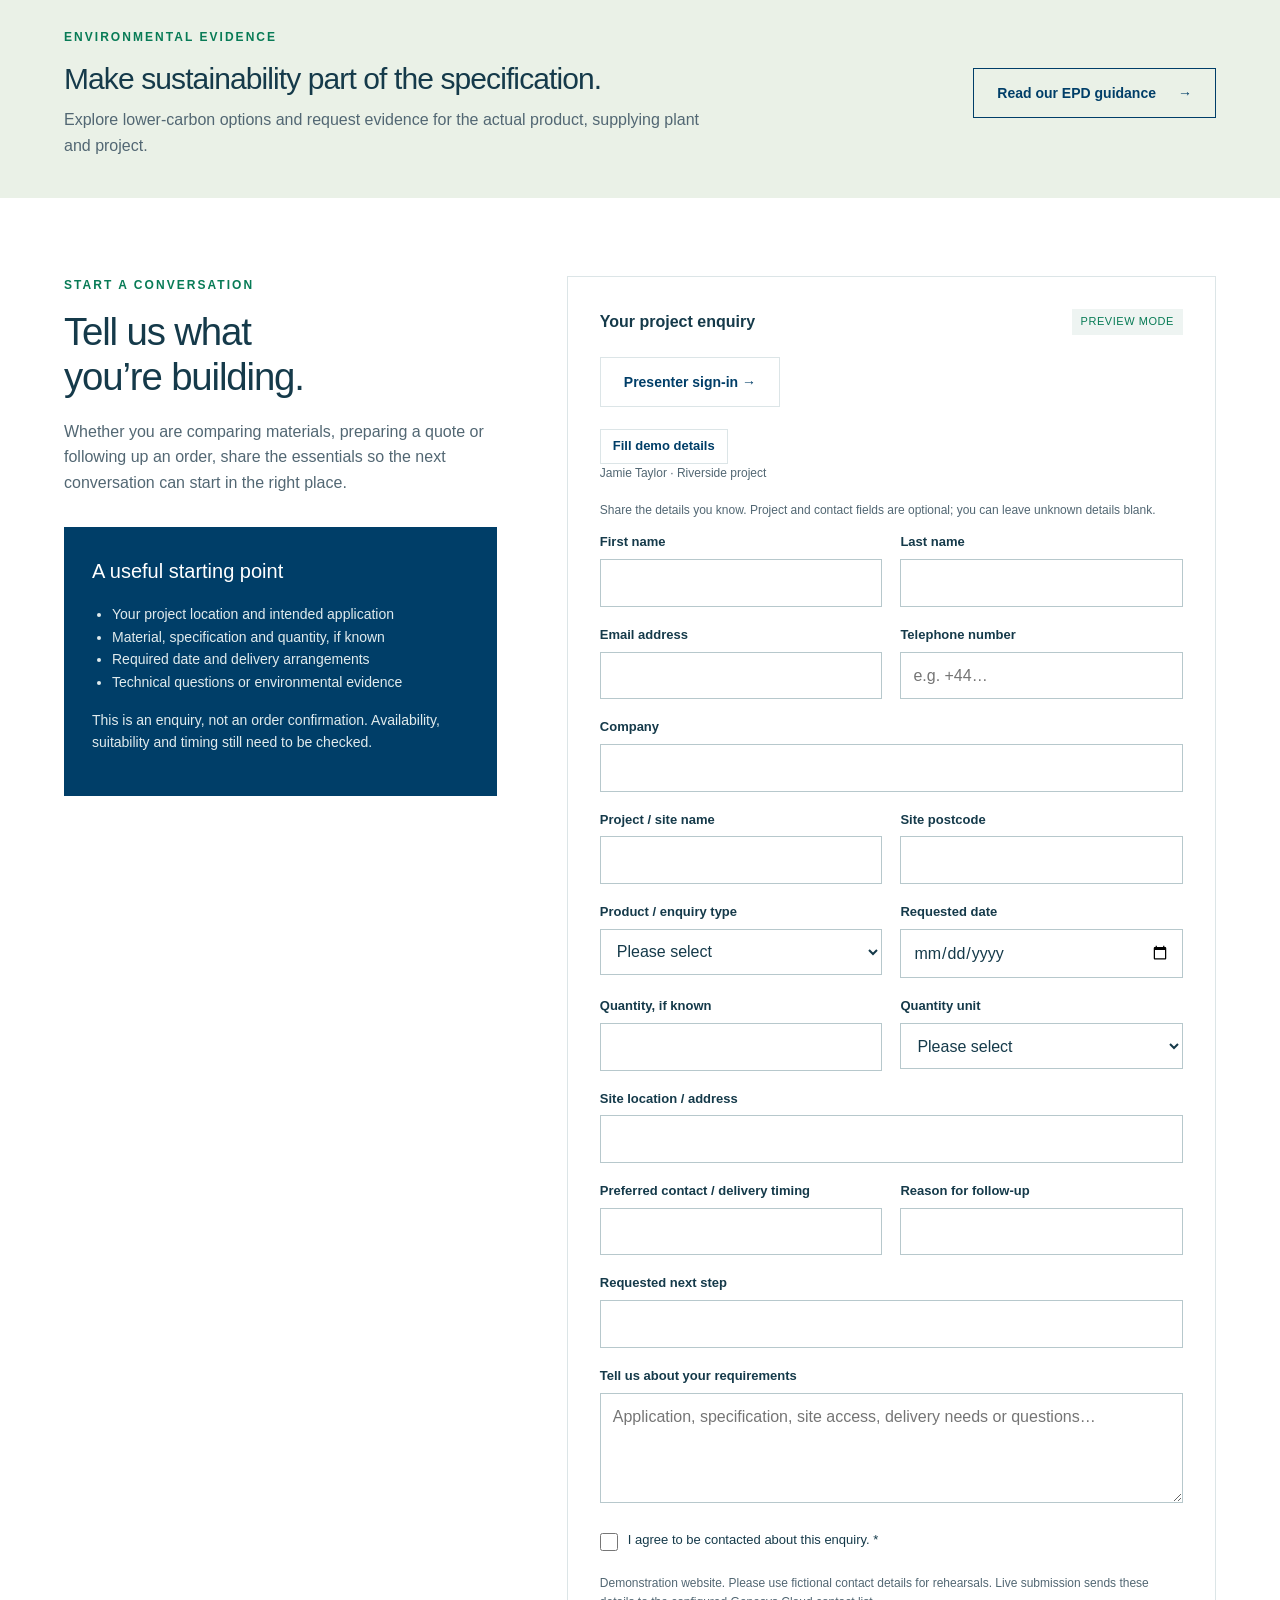
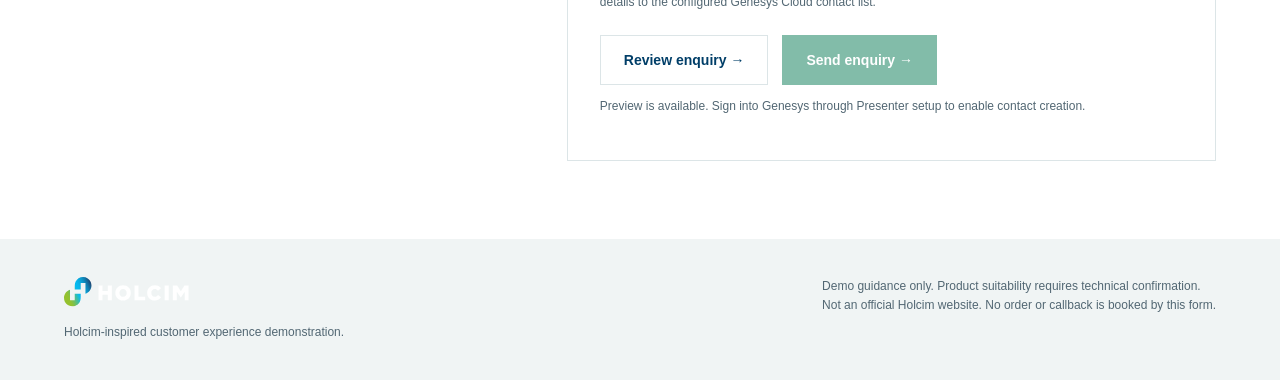
==== commit 6fd4555b: "Fix Holcim wordmark contrast on white site header" ====
--- a/index.html
+++ b/index.html
@@ -18,7 +18,7 @@
 </script>
 </head><body>
 <div class="utility"><div class="wrap"><span>UK <span class="demo"> / Customer experience demo</span></span><span><button id="presenter-open" type="button" style="background:none;border:0;color:white;font-size:12px;padding:0;cursor:pointer">Presenter setup</button><a href="#knowledge">Product guidance</a><a href="#enquiry">Contact us</a></span></div></div>
-<header><div class="wrap nav"><a href="#" aria-label="Holcim demo home"><img class="logo" src="[data-uri]" alt="Holcim"></a><nav aria-label="Main navigation"><a href="#products">Building materials</a><a href="#knowledge">Knowledge & resources</a><a href="./quote/">Create a quote</a><a href="#sustainability">Sustainability</a><a class="button" href="#enquiry">Make an enquiry <span aria-hidden="true">↗</span></a></nav></div></header>
+<header><div class="wrap nav"><a href="#" aria-label="Holcim demo home"><img class="logo" src="[data-uri]" alt="Holcim"></a><nav aria-label="Main navigation"><a href="#products">Building materials</a><a href="#knowledge">Knowledge & resources</a><a href="./quote/">Create a quote</a><a href="#sustainability">Sustainability</a><a class="button" href="#enquiry">Make an enquiry <span aria-hidden="true">↗</span></a></nav></div></header>
 <main><section class="hero"><div class="wrap"><div class="eyebrow">Materials. Expertise. Possibilities.</div><h1>Building better.<br><em>From the ground up.</em></h1><p>Explore construction materials, find practical product guidance and tell us what your next project needs.</p><div class="actions"><a class="button" href="#products">Explore our materials <span aria-hidden="true">→</span></a><a class="button secondary" href="#enquiry">Talk about your project <span aria-hidden="true">→</span></a></div></div></section>
 <div class="strip"><div class="wrap"><a href="#knowledge">Find product guidance <span aria-hidden="true">↗</span></a><a href="#enquiry">Request a project conversation <span aria-hidden="true">↗</span></a><a href="#sustainability">Explore environmental evidence <span aria-hidden="true">↗</span></a></div></div>
 <section class="section wrap" id="products"><div class="eyebrow">Building materials</div><h2>The right starting point<br>for your next project.</h2><p class="intro">From concrete and asphalt to aggregates, explore the materials behind your build. Our guidance helps you prepare the right questions for a product or technical conversation.</p><div class="products"><a class="product" href="#knowledge" data-category="Concrete"><span class="number">01 / CONCRETE</span><h3>Readymix concrete</h3><p>Explore mix selection, ECOPact lower-carbon options and Highpave pavement concrete.</p><span class="go">Explore concrete →</span></a><a class="product" href="#knowledge" data-category="Asphalt"><span class="number">02 / ASPHALT</span><h3>Asphalt & surfacing</h3><p>Understand pavement layers, domestic driveway surfacing and permeable asphalt.</p><span class="go">Explore asphalt →</span></a><a class="product" href="#knowledge" data-category="Aggregates"><span class="number">03 / AGGREGATES</span><h3>Aggregates & sub-base</h3><p>Prepare your enquiry for MOT Type 1 and recycled aggregate alternatives.</p><span class="go">Explore aggregates →</span></a></div></section>
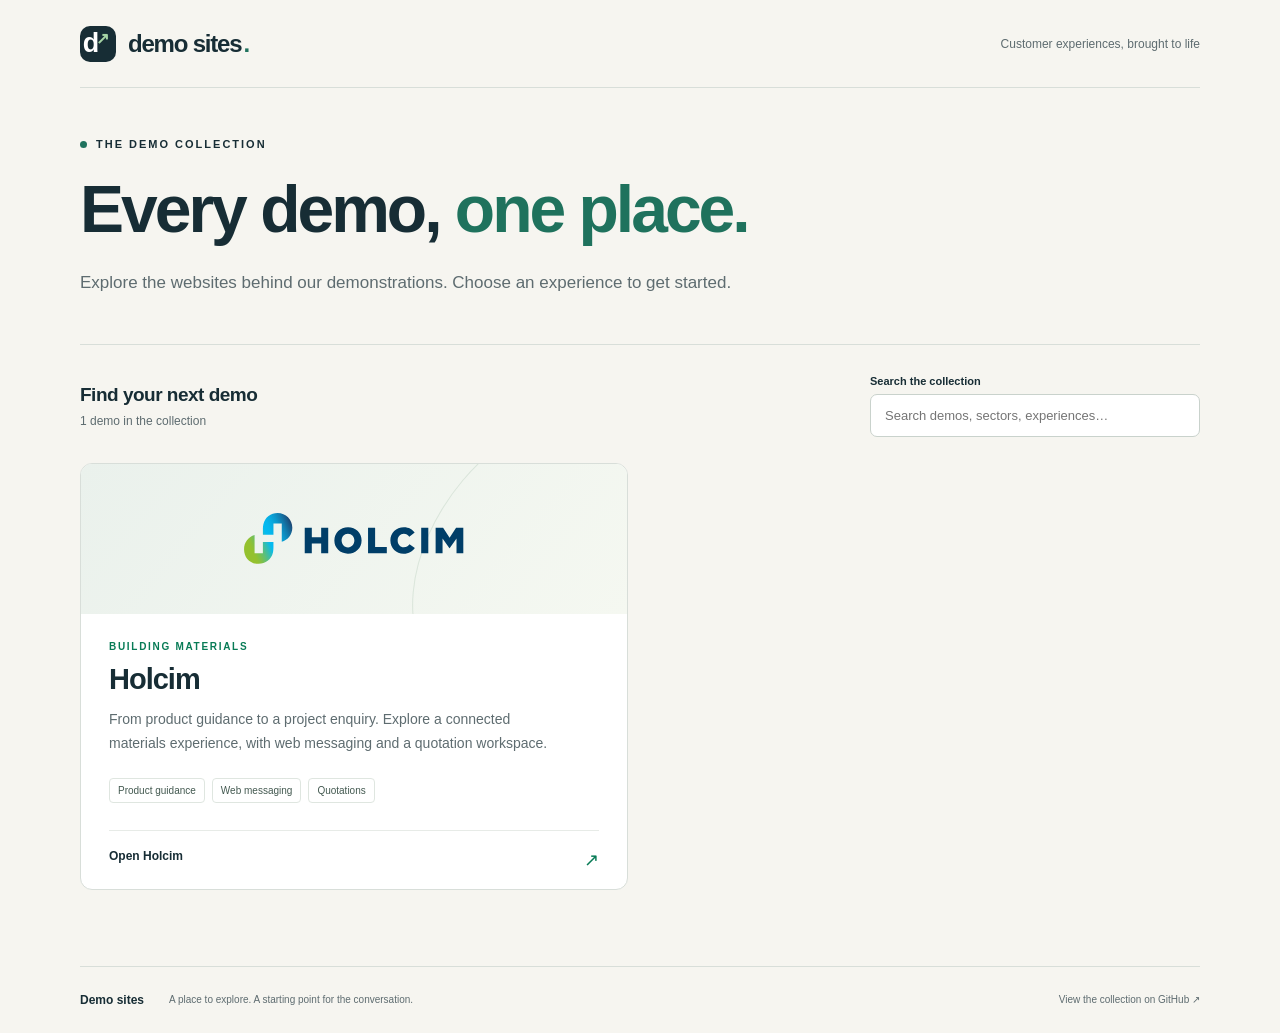
==== commit 00f298d6: "Turn Holcim site into a shared demo collection with reusable authoring skill" ====
--- a/index.html
+++ b/index.html
@@ -1,211 +1,37 @@
 <!doctype html>
-<html lang="en-GB"><head><meta charset="utf-8"><meta name="referrer" content="no-referrer"><meta name="viewport" content="width=device-width, initial-scale=1"><title>Holcim | Materials & project guidance — demo</title><meta name="description" content="Holcim-inspired demonstration website with product guidance and project enquiries."><style>
-:root{--blue:#003e68;--ink:#153a4a;--green:#087b56;--lime:#c5db32;--line:#dce5e7;--muted:#526773;--pale:#f1f6f5}*{box-sizing:border-box}html{scroll-behavior:smooth;scroll-padding-top:100px}body{margin:0;font-family:Arial,Helvetica,sans-serif;color:var(--ink);background:white;font-size:16px;line-height:1.6}a{color:inherit}button,input,select,textarea{font:inherit}button,a,input,select,textarea{outline-offset:4px}button{cursor:pointer}button:disabled{cursor:not-allowed;opacity:.5}.wrap{width:min(1240px,90%);margin:auto}.utility{background:var(--blue);color:white;font-size:12px;padding:7px 0}.utility .wrap{display:flex;justify-content:space-between}.utility a{margin-left:25px;text-decoration:none}.demo{letter-spacing:.08em;text-transform:uppercase}header{background:#fff;position:sticky;top:0;z-index:5;border-bottom:1px solid var(--line)}.nav{display:flex;align-items:center;justify-content:space-between;gap:35px;min-height:95px}.logo{width:177px;height:auto}nav{display:flex;gap:30px;align-items:center}nav a{text-decoration:none;font-weight:600;font-size:14px}nav a:hover{color:var(--green)}.button{display:inline-flex;align-items:center;justify-content:center;gap:22px;padding:13px 23px;background:var(--green);color:white;border:1px solid var(--green);font-weight:700;text-decoration:none;font-size:14px}.button:hover{background:#065e43}.button.light{background:white;color:var(--blue);border-color:var(--line)}.button.outline{background:transparent;color:var(--blue);border-color:var(--blue)}.hero{position:relative;background:var(--blue);color:white;min-height:520px;display:flex;align-items:center;overflow:hidden}.hero:before{content:'';position:absolute;inset:0;background:linear-gradient(90deg,rgba(0,44,67,.91),rgba(0,44,67,.6) 44%,rgba(0,44,67,.08)),url('[data-uri]') center 55%/cover}.hero .wrap{position:relative;padding:70px 0}.eyebrow{text-transform:uppercase;font-size:12px;font-weight:700;letter-spacing:.17em;color:var(--green);margin:0 0 15px}.hero .eyebrow{color:#d6eaa4}h1{font-size:clamp(36px,4.6vw,64px);font-weight:500;line-height:1.05;letter-spacing:-.04em;max-width:730px;margin:0 0 26px}h1 em{font-style:normal;color:#cadd68}.hero p{max-width:535px;margin:0 0 28px;color:#e7eff2;font-size:18px}.actions{display:flex;gap:14px;flex-wrap:wrap}.hero .button{background:white;color:var(--blue);border-color:white}.hero .secondary{background:transparent;color:white}.strip{background:var(--pale)}.strip .wrap{display:grid;grid-template-columns:repeat(3,1fr)}.strip a{display:flex;justify-content:space-between;padding:24px 24px;text-decoration:none;font-size:14px;font-weight:700;border-right:1px solid var(--line)}.strip a:hover{background:#e3efeb}.strip a:first-child{padding-left:0}.section{padding:78px 0}h2{font-size:clamp(28px,3vw,40px);letter-spacing:-.03em;line-height:1.15;font-weight:500;margin:0 0 20px}.intro{max-width:700px;color:var(--muted);margin:0 0 32px}.products{display:grid;grid-template-columns:repeat(3,1fr);gap:24px}.product{position:relative;background:var(--pale);padding:30px;border-top:5px solid var(--green);text-decoration:none;display:flex;flex-direction:column;min-height:250px}.product:nth-child(2){border-color:var(--blue)}.product:nth-child(3){border-color:#85a800}.product .number{font-size:11px;color:var(--muted);letter-spacing:.1em}.product h3{font-size:26px;font-weight:500;margin:27px 0 10px}.product p{color:var(--muted);font-size:14px;margin:0 0 20px}.product .go{margin-top:auto;font-size:14px;font-weight:bold;color:var(--green)}.product:hover{background:#e6efec}.knowledge{background:#f5f7f7}.section-head{display:flex;align-items:end;justify-content:space-between;gap:25px}.search{display:flex;align-items:center;border:1px solid #c5d3d6;background:white;padding:0 15px;min-width:320px;margin-bottom:20px}.search input{border:0;outline:none;background:none;width:100%;padding:14px 8px;font-size:14px}.filters{display:flex;flex-wrap:wrap;gap:8px;margin:12px 0 18px}.filters button{border:1px solid #c8d5d8;background:white;padding:9px 17px;color:var(--ink);font-size:13px}.filters button[aria-pressed=true]{background:var(--blue);color:white;border-color:var(--blue)}.count{font-size:13px;color:var(--muted);margin-bottom:24px}.articles{display:grid;grid-template-columns:repeat(3,1fr);gap:20px}.article{background:white;display:flex;flex-direction:column;border:1px solid var(--line);padding:25px}.article .tag{font-size:11px;letter-spacing:.08em;text-transform:uppercase;color:var(--green);font-weight:bold}.article h3{font-size:20px;line-height:1.3;font-weight:500;margin:15px 0}.article p{font-size:14px;color:var(--muted);margin:0 0 20px}.article button{background:none;border:0;border-top:1px solid var(--line);text-align:left;padding:16px 0 0;color:var(--green);font-size:14px;font-weight:bold;margin-top:auto}.article button:hover{text-decoration:underline}.empty{padding:35px;background:white}.enquiry-layout{display:grid;grid-template-columns:1fr 1.5fr;gap:70px}.aside{background:var(--blue);color:white;padding:28px;margin-top:30px}.aside h3{font-size:20px;font-weight:500;margin:0 0 12px}.aside p,.aside li{font-size:14px;color:#e0ebed}.aside ul{padding-left:20px}.form{border:1px solid var(--line);padding:32px}.form-head{display:flex;justify-content:space-between;align-items:center;margin-bottom:22px}.pill{font-size:11px;background:#eef4f2;color:var(--green);padding:4px 9px;letter-spacing:.05em}.grid{display:grid;grid-template-columns:1fr 1fr;gap:18px}.field label{display:block;font-size:13px;font-weight:700;margin-bottom:6px}.field input,.field select,.field textarea{width:100%;background:white;border:1px solid #b7c8cc;padding:10px 12px;border-radius:0;min-height:46px;color:var(--ink)}.field input:focus,.field select:focus,.field textarea:focus{border-color:var(--green)}.field.wide{grid-column:1/-1}.field textarea{resize:vertical;min-height:110px}.check{display:flex;gap:10px;align-items:flex-start;font-size:13px;margin:20px 0}.check input{width:18px;height:18px;flex-shrink:0;margin:3px 0}.small{font-size:12px;color:var(--muted)}#feedback{margin-top:20px;font-size:14px;padding:15px;border-left:4px solid var(--green);background:var(--pale)}#feedback:empty{display:none}.form .actions{margin-top:22px}.sustainability{background:#eaf1e7}.sustainability .wrap{display:flex;align-items:center;justify-content:space-between;gap:40px;padding:40px 0}.sustainability h2{font-size:30px;max-width:600px;margin-bottom:10px}.sustainability p{max-width:650px;color:var(--muted);margin:0}footer{background:#f0f4f4;padding:38px 0;font-size:12px;color:var(--muted)}footer .wrap{display:flex;justify-content:space-between;gap:30px}.foot-logo{width:125px;margin-bottom:10px}dialog{border:0;padding:0;width:min(800px,92%);max-height:85vh;color:var(--ink);box-shadow:0 20px 80px #0004}dialog::backdrop{background:#00293bc4}.dialog-top{display:flex;justify-content:space-between;align-items:center;padding:20px 30px;border-bottom:1px solid var(--line);position:sticky;top:0;background:white}.close{font-size:25px;background:none;border:0;color:var(--ink);padding:0 8px}.dialog-content{padding:30px}.dialog-content p{line-height:1.8}.dialog-content h2{font-size:32px}.dialog-content details{background:var(--pale);padding:17px;margin:24px 0;font-size:14px}.dialog-content summary{cursor:pointer;font-weight:bold}.preview-row{display:grid;grid-template-columns:150px 1fr;border-bottom:1px solid var(--line);padding:10px 0;font-size:14px;overflow-wrap:anywhere}.preview-row b{font-weight:600}#reader-source{font-size:13px;color:var(--green);overflow-wrap:anywhere}.sr{position:absolute;width:1px;height:1px;overflow:hidden;clip:rect(0,0,0,0)}@media(max-width:850px){nav{gap:15px}nav a:not(.button){display:none}.nav{min-height:80px}.logo{width:145px}.hero{min-height:440px}.articles{grid-template-columns:repeat(2,1fr)}.section-head{display:block}.search{min-width:0;width:100%;max-width:500px}.enquiry-layout{grid-template-columns:1fr;gap:30px}.aside{display:none}.sustainability .wrap{display:block}.sustainability .button{margin-top:24px}}@media(max-width:550px){.utility a{display:none}.hero .wrap{padding:50px 0}.section{padding:48px 0}.products,.articles{grid-template-columns:1fr}.strip .wrap{grid-template-columns:1fr}.strip a,.strip a:first-child{padding:15px 0;border-right:0;border-bottom:1px solid var(--line)}.grid{grid-template-columns:1fr}.form{padding:22px}.dialog-content{padding:22px}.preview-row{grid-template-columns:1fr}footer .wrap{display:block}.form-head{align-items:flex-start;gap:10px}}
-@media(prefers-reduced-motion:reduce){html{scroll-behavior:auto}}
-.demo-autofill{font-size:13px;padding:6px 12px}.demo-autofill-note{margin:0 0 18px}[hidden]{display:none!important}#presenter-message{padding:14px;background:var(--pale);font-size:14px;white-space:pre-wrap}#column-map{font-family:monospace;font-size:12px;min-height:230px}#oauth-redirect{font-size:12px}</style><script type="text/javascript" charset="utf-8">
-  (function (g, e, n, es, ys) {
-    g['_genesysJs'] = e;
-    g[e] = g[e] || function () {
-      (g[e].q = g[e].q || []).push(arguments)
-    };
-    g[e].t = 1 * new Date();
-    g[e].c = es;
-    ys = document.createElement('script'); ys.async = 1; ys.src = n; ys.charset = 'utf-8'; document.head.appendChild(ys);
-  })(window, 'Genesys', 'https://apps.mypurecloud.ie/genesys-bootstrap/genesys.min.js', {
-    environment: 'prod-euw1',
-    deploymentId: 'f292c45a-761b-4b51-80df-fcfdfc89a6a6'
-  });
-</script>
-</head><body>
-<div class="utility"><div class="wrap"><span>UK <span class="demo"> / Customer experience demo</span></span><span><button id="presenter-open" type="button" style="background:none;border:0;color:white;font-size:12px;padding:0;cursor:pointer">Presenter setup</button><a href="#knowledge">Product guidance</a><a href="#enquiry">Contact us</a></span></div></div>
-<header><div class="wrap nav"><a href="#" aria-label="Holcim demo home"><img class="logo" src="[data-uri]" alt="Holcim"></a><nav aria-label="Main navigation"><a href="#products">Building materials</a><a href="#knowledge">Knowledge & resources</a><a href="./quote/">Create a quote</a><a href="#sustainability">Sustainability</a><a class="button" href="#enquiry">Make an enquiry <span aria-hidden="true">↗</span></a></nav></div></header>
-<main><section class="hero"><div class="wrap"><div class="eyebrow">Materials. Expertise. Possibilities.</div><h1>Building better.<br><em>From the ground up.</em></h1><p>Explore construction materials, find practical product guidance and tell us what your next project needs.</p><div class="actions"><a class="button" href="#products">Explore our materials <span aria-hidden="true">→</span></a><a class="button secondary" href="#enquiry">Talk about your project <span aria-hidden="true">→</span></a></div></div></section>
-<div class="strip"><div class="wrap"><a href="#knowledge">Find product guidance <span aria-hidden="true">↗</span></a><a href="#enquiry">Request a project conversation <span aria-hidden="true">↗</span></a><a href="#sustainability">Explore environmental evidence <span aria-hidden="true">↗</span></a></div></div>
-<section class="section wrap" id="products"><div class="eyebrow">Building materials</div><h2>The right starting point<br>for your next project.</h2><p class="intro">From concrete and asphalt to aggregates, explore the materials behind your build. Our guidance helps you prepare the right questions for a product or technical conversation.</p><div class="products"><a class="product" href="#knowledge" data-category="Concrete"><span class="number">01 / CONCRETE</span><h3>Readymix concrete</h3><p>Explore mix selection, ECOPact lower-carbon options and Highpave pavement concrete.</p><span class="go">Explore concrete →</span></a><a class="product" href="#knowledge" data-category="Asphalt"><span class="number">02 / ASPHALT</span><h3>Asphalt & surfacing</h3><p>Understand pavement layers, domestic driveway surfacing and permeable asphalt.</p><span class="go">Explore asphalt →</span></a><a class="product" href="#knowledge" data-category="Aggregates"><span class="number">03 / AGGREGATES</span><h3>Aggregates & sub-base</h3><p>Prepare your enquiry for MOT Type 1 and recycled aggregate alternatives.</p><span class="go">Explore aggregates →</span></a></div></section>
-<section class="section knowledge" id="knowledge"><div class="wrap"><div class="section-head"><div><div class="eyebrow">Knowledge & resources</div><h2>A little knowledge.<br>A better conversation.</h2></div><label class="search"><span aria-hidden="true">⌕</span><span class="sr">Search knowledge articles</span><input id="search" type="search" placeholder="Search products, orders or carbon…"></label></div><p class="intro">Browse the product and order guidance used in this demonstration. Each article includes a source link and expandable demo advisor guidance.</p><div class="filters" id="filters" aria-label="Filter articles"></div><div class="count" id="count" role="status"></div><div class="articles" id="articles"></div></div></section>
-<section class="sustainability" id="sustainability"><div class="wrap"><div><div class="eyebrow">Environmental evidence</div><h2>Make sustainability part of the specification.</h2><p>Explore lower-carbon options and request evidence for the actual product, supplying plant and project.</p></div><button class="button outline" id="carbon">Read our EPD guidance <span aria-hidden="true">→</span></button></div></section>
-<section class="section wrap" id="enquiry"><div class="enquiry-layout"><div><div class="eyebrow">Start a conversation</div><h2>Tell us what<br>you’re building.</h2><p class="intro">Whether you are comparing materials, preparing a quote or following up an order, share the essentials so the next conversation can start in the right place.</p><div class="aside"><h3>A useful starting point</h3><ul><li>Your project location and intended application</li><li>Material, specification and quantity, if known</li><li>Required date and delivery arrangements</li><li>Technical questions or environmental evidence</li></ul><p>This is an enquiry, not an order confirmation. Availability, suitability and timing still need to be checked.</p></div></div>
-<form class="form" id="enquiry-form"><div class="form-head"><strong>Your project enquiry</strong><span class="pill" id="connection">PREVIEW MODE</span></div><div class="actions" style="margin-bottom:22px"><button type="button" class="button light" id="sign-in">Presenter sign-in →</button><button type="button" class="button light" id="disconnect" hidden>Disconnect API</button></div><button type="button" class="button light demo-autofill" id="demo-autofill" aria-describedby="demo-autofill-note">Fill demo details</button><p class="small demo-autofill-note" id="demo-autofill-note" role="status">Jamie Taylor · Riverside project</p><p class="small">Share the details you know. Project and contact fields are optional; you can leave unknown details blank.</p><div class="grid">
-<div class="field"><label for="firstName">First name</label><input id="firstName" name="firstName" autocomplete="given-name" maxlength="80"></div><div class="field"><label for="lastName">Last name</label><input id="lastName" name="lastName" autocomplete="family-name" maxlength="80"></div>
-<div class="field"><label for="email">Email address</label><input id="email" name="email" type="email" autocomplete="email" maxlength="254"></div><div class="field"><label for="phone">Telephone number</label><input id="phone" name="phone" type="tel" autocomplete="tel" placeholder="e.g. +44…" pattern="[+0-9 ()\-]{7,30}" maxlength="30"></div>
-<div class="field wide"><label for="company">Company</label><input id="company" name="company" autocomplete="organization" maxlength="160"></div><div class="field"><label for="project">Project / site name</label><input id="project" name="project" maxlength="200"></div><div class="field"><label for="postcode">Site postcode</label><input id="postcode" name="postcode" autocomplete="off" maxlength="20"></div>
-<div class="field"><label for="product">Product / enquiry type</label><select id="product" name="product"><option value="">Please select</option><option>Readymix concrete</option><option>ECOPact</option><option>Highpave</option><option>Asphalt</option><option>SuperDrive</option><option>SuperDrainasphalt</option><option>MOT Type 1</option><option>Recycled aggregates</option><option>Environmental evidence</option><option>Existing order</option><option>Other / advice needed</option></select></div><div class="field"><label for="requiredDate">Requested date</label><input id="requiredDate" name="requiredDate" type="date"></div><div class="field"><label for="quantity">Quantity, if known</label><input id="quantity" name="quantity" type="number" min="0.01" step="any" max="100000000"></div><div class="field"><label for="unit">Quantity unit</label><select id="unit" name="unit"><option value="">Please select</option><option>m³</option><option>tonnes</option><option>m²</option><option>Other / to confirm</option></select></div>
-<div class="field wide"><label for="siteLocation">Site location / address</label><input id="siteLocation" name="siteLocation" maxlength="300"></div><div class="field"><label for="requestedTiming">Preferred contact / delivery timing</label><input id="requestedTiming" name="requestedTiming" maxlength="200"></div><div class="field"><label for="handoffReason">Reason for follow-up</label><input id="handoffReason" name="handoffReason" maxlength="200"></div><div class="field wide"><label for="nextAction">Requested next step</label><input id="nextAction" name="nextAction" maxlength="300"></div><div class="field wide"><label for="enquiry-details">Tell us about your requirements</label><textarea id="enquiry-details" name="enquiry" maxlength="512" placeholder="Application, specification, site access, delivery needs or questions…"></textarea></div></div><label class="check"><input id="consent" name="consent" type="checkbox" required><span>I agree to be contacted about this enquiry. *</span></label><p class="small">Demonstration website. Please use fictional contact details for rehearsals. Live submission sends these details to the configured Genesys Cloud contact list.</p><div class="actions"><button type="button" class="button light" id="preview">Review enquiry →</button><button type="submit" class="button" id="submit" disabled>Send enquiry →</button></div><button id="new-enquiry" type="button" class="button light" hidden style="margin-top:15px">New enquiry</button><p class="small" id="mode-note">Preview is available. Sign into Genesys through Presenter setup to enable contact creation.</p><div id="feedback" role="status" aria-live="polite"></div></form></div></section></main>
-<footer><div class="wrap"><div><img class="foot-logo" src="[data-uri]" alt="Holcim"><br>Holcim-inspired customer experience demonstration.</div><div>Demo guidance only. Product suitability requires technical confirmation.<br>Not an official Holcim website. No order or callback is booked by this form.</div></div></footer>
-<dialog id="reader" aria-labelledby="reader-title"><div class="dialog-top"><span class="eyebrow" style="margin:0" id="reader-category"></span><button class="close" aria-label="Close article" data-close>×</button></div><div class="dialog-content"><h2 id="reader-title"></h2><p id="reader-body"></p><details><summary>Demo advisor guidance</summary><p id="reader-guide"></p></details><p class="small">From the current Holcim demo knowledge bundle. Source reviewed 12 October 2026. Draft guidance for demonstration; technical and operational approval is required for wider use.</p><a id="reader-source" target="_blank" rel="noopener noreferrer">View source on Holcim UK ↗</a><div class="actions" style="margin-top:25px"><button class="button" id="ask">Ask about this topic →</button></div></div></dialog>
-<dialog id="review" aria-labelledby="review-title"><div class="dialog-top"><span class="eyebrow" style="margin:0">Enquiry review</span><button class="close" aria-label="Close review" data-close>×</button></div><div class="dialog-content"><h2 id="review-title">Your enquiry at a glance.</h2><p>No information has been sent and no contact has been created.</p><div id="review-fields"></div><button class="button" style="margin-top:25px" data-close>Back to the form</button></div></dialog>
-<!-- WEB MESSENGER: supplied Ireland-region deployment snippet is embedded in the head. Published static site: deployment IDs are public; OAuth secrets must remain in a separate backend. -->
-<dialog id="presenter" aria-labelledby="presenter-title"><div class="dialog-top"><span class="eyebrow" style="margin:0">Presenter setup</span><button class="close" aria-label="Close setup" data-close>×</button></div><div class="dialog-content"><h2 id="presenter-title">Connect your demo.</h2><p class="small">Use a Genesys OAuth client configured for Code Authorization / PKCE. No client secret is needed. Add the exact redirect URI below to its authorised redirect URIs. Your signed-in user needs access to view the list and add contacts.</p><div class="grid"><div class="field wide"><label for="oauth-region">Genesys region</label><select id="oauth-region"><option value="mypurecloud.ie">Ireland — mypurecloud.ie</option><option value="euw2.pure.cloud">London — euw2.pure.cloud</option><option value="mypurecloud.de">Frankfurt — mypurecloud.de</option><option value="mypurecloud.com">US East — mypurecloud.com</option><option value="usw2.pure.cloud">US West — usw2.pure.cloud</option><option value="cac1.pure.cloud">Canada — cac1.pure.cloud</option><option value="mypurecloud.com.au">Sydney — mypurecloud.com.au</option><option value="mypurecloud.jp">Tokyo — mypurecloud.jp</option><option value="aps1.pure.cloud">Mumbai — aps1.pure.cloud</option><option value="apne2.pure.cloud">Seoul — apne2.pure.cloud</option><option value="apne3.pure.cloud">Osaka — apne3.pure.cloud</option><option value="sae1.pure.cloud">São Paulo — sae1.pure.cloud</option><option value="mec1.pure.cloud">Middle East — mec1.pure.cloud</option></select></div><div class="field"><label for="oauth-client">OAuth client ID</label><input id="oauth-client" autocomplete="off" maxlength="36"></div><div class="field"><label for="contact-list">Contact-list ID</label><input id="contact-list" autocomplete="off" maxlength="36"></div><div class="field wide"><label for="oauth-redirect">Register this redirect URI in Genesys</label><input id="oauth-redirect" readonly></div><div class="field wide"><label for="column-map">Contact-list column mapping (JSON)</label><textarea id="column-map" spellcheck="false"></textarea><p class="small" id="list-columns">List columns will be checked after sign-in.</p></div></div><p class="small">Column names are case-sensitive. The defaults match the 14 columns of Holcim Servicing Contact Template. Use a contact list created from that template, with callbackNumber as its Work phone column. Enter the contact-list ID above, not the template ID. Missing values are sent blank. Settings are kept only for this browser tab. Records with a callback number are callable; an attached active campaign may dial them. Records without a number are not callable.</p><div class="actions"><button type="button" class="button light" id="presenter-save">Save setup</button><button type="button" class="button" id="presenter-login">Sign into Genesys →</button></div><p id="presenter-message" role="status">Enter your public IDs and column names, save setup, then sign in.</p></div></dialog>
-<script src="./contact-template.js"></script>
-<script>
-'use strict';
-// Contact API authentication: user-authorised PKCE; never add a client secret.
-const ARTICLES=[{"id": "holcim-concrete-specification", "title": "Readymix concrete: range and mix selection", "category": "Concrete", "body": "Readymix is batched at a plant and delivered ready to place. Holcim offers standard and specialist mixes. Its FAQ links mix selection to structural needs, exposure, placement and sustainability, with technical-team support.", "guide": "Ask what is being built, which specification or drawing is available, how the concrete will be placed and whether any performance requirements remain unresolved. Capture required volume with its unit and the requested delivery window. Confirm mix suitability and supply with the relevant team before acceptance.", "source": "https://www.holcim.co.uk/products/ready-mix-concrete", "original": "Readymix is batched at a plant and delivered ready to place. Holcim offers standard and specialist mixes. Its FAQ links mix selection to structural needs, exposure, placement and sustainability, with technical-team support. Agent handling guidance (proposed): Ask what is being built, which specification or drawing is available, how the concrete will be placed and whether any performance requirements remain unresolved. Capture required volume with its unit and the requested delivery window. Confirm mix suitability and supply with the relevant team before acceptance. Source: https://www.holcim.co.uk/products/ready-mix-concrete Source reviewed: 12 October 2026. Website-grounded draft for demo use; technical and operational approval required before wider use."}, {"id": "holcim-low-carbon-concrete", "title": "ECOPact: lower-carbon concrete options", "category": "Concrete", "body": "ECOPact is Holcim’s lower-carbon readymix range. The product page describes different mix options and links environmental information to current EPDs and carbon tools.", "guide": "Ask about the required application, specification and environmental objective. Request evidence for the actual proposed mix and supplying plant. Explain options without quoting a universal saving, identical setting time or blanket suitability. Record a candidate mix as an option until technically and commercially confirmed.", "source": "https://www.holcim.co.uk/products/ready-mix-concrete/ecopact", "original": "ECOPact is Holcim’s lower-carbon readymix range. The product page describes different mix options and links environmental information to current EPDs and carbon tools. Agent handling guidance (proposed): Ask about the required application, specification and environmental objective. Request evidence for the actual proposed mix and supplying plant. Explain options without quoting a universal saving, identical setting time or blanket suitability. Record a candidate mix as an option until technically and commercially confirmed. Source: https://www.holcim.co.uk/products/ready-mix-concrete/ecopact Source reviewed: 12 October 2026. Website-grounded draft for demo use; technical and operational approval required before wider use."}, {"id": "holcim-heavy-duty-slab", "title": "Highpave: fibre-reinforced pavement concrete", "category": "Concrete", "body": "Highpave is a fibre-reinforced pavement concrete range. Holcim describes metal or polymer fibres and applications including heavy-duty paving and ground-supported slabs.", "guide": "Ask about traffic, loading, intended use, design drawings, reinforcement assumptions and the required construction programme. Route design or structural suitability to a specialist. Do not promise that fibres replace reinforcement or that a particular early-strength or opening time applies without the specific approved design.", "source": "https://www.holcim.co.uk/products/ready-mix-concrete/performance/highpave", "original": "Highpave is a fibre-reinforced pavement concrete range. Holcim describes metal or polymer fibres and applications including heavy-duty paving and ground-supported slabs. Agent handling guidance (proposed): Ask about traffic, loading, intended use, design drawings, reinforcement assumptions and the required construction programme. Route design or structural suitability to a specialist. Do not promise that fibres replace reinforcement or that a particular early-strength or opening time applies without the specific approved design. Source: https://www.holcim.co.uk/products/ready-mix-concrete/performance/highpave Source reviewed: 12 October 2026. Website-grounded draft for demo use; technical and operational approval required before wider use."}, {"id": "holcim-asphalt-selection", "title": "Asphalt: application and pavement layers", "category": "Asphalt", "body": "Holcim supplies asphalt for domestic and commercial surfaces, roads and specialist applications. Its range includes base, binder and surface-course materials, with technical support for specification needs.", "guide": "Ask which pavement layer is required, how the area will be used, the specified material, traffic conditions, laying method and delivery or collection needs. Capture any timing restrictions. Confirm the exact product, grade, availability and supporting documentation before quoting or committing supply.", "source": "https://www.holcim.co.uk/products/asphalt", "original": "Holcim supplies asphalt for domestic and commercial surfaces, roads and specialist applications. Its range includes base, binder and surface-course materials, with technical support for specification needs. Agent handling guidance (proposed): Ask which pavement layer is required, how the area will be used, the specified material, traffic conditions, laying method and delivery or collection needs. Capture any timing restrictions. Confirm the exact product, grade, availability and supporting documentation before quoting or committing supply. Source: https://www.holcim.co.uk/products/asphalt Source reviewed: 12 October 2026. Website-grounded draft for demo use; technical and operational approval required before wider use."}, {"id": "holcim-driveway-surfacing", "title": "SuperDrive: domestic driveway surfacing", "category": "Asphalt", "body": "SuperDrive is a stone-mastic-asphalt-derived product promoted by Holcim for domestic drives and small car parks.", "guide": "Ask about vehicle use, the existing or proposed pavement build-up, appearance and drainage. Check the specified material and installation arrangements with the relevant team. Capture an enquiry or quotation requirement without treating the product description as a complete pavement design.", "source": "https://www.holcim.co.uk/products/asphalt/superdrive", "original": "SuperDrive is a stone-mastic-asphalt-derived product promoted by Holcim for domestic drives and small car parks. Agent handling guidance (proposed): Ask about vehicle use, the existing or proposed pavement build-up, appearance and drainage. Check the specified material and installation arrangements with the relevant team. Capture an enquiry or quotation requirement without treating the product description as a complete pavement design. Source: https://www.holcim.co.uk/products/asphalt/superdrive Source reviewed: 12 October 2026. Website-grounded draft for demo use; technical and operational approval required before wider use."}, {"id": "holcim-permeable-surfacing", "title": "SuperDrainasphalt: permeable surfacing", "category": "Asphalt", "body": "SuperDrainasphalt is a permeable asphalt intended to let surface water pass into the underlying structure. Holcim presents it for drainage-conscious surfacing applications.", "guide": "Ask about the drainage design, pavement layers, traffic and loading, outfall or infiltration arrangements and maintenance requirements. Obtain technical review of the whole system. Do not promise site-specific SuDS approval, flood prevention, infiltration performance or heavy-vehicle suitability from a product description alone.", "source": "https://www.holcim.co.uk/products/asphalt/superdrainasphalt", "original": "SuperDrainasphalt is a permeable asphalt intended to let surface water pass into the underlying structure. Holcim presents it for drainage-conscious surfacing applications. Agent handling guidance (proposed): Ask about the drainage design, pavement layers, traffic and loading, outfall or infiltration arrangements and maintenance requirements. Obtain technical review of the whole system. Do not promise site-specific SuDS approval, flood prevention, infiltration performance or heavy-vehicle suitability from a product description alone. Source: https://www.holcim.co.uk/products/asphalt/superdrainasphalt Source reviewed: 12 October 2026. Website-grounded draft for demo use; technical and operational approval required before wider use."}, {"id": "holcim-driveway-base", "title": "MOT Type 1: granular sub-base", "category": "Aggregates", "body": "MOT Type 1 is a compactable granular sub-base in Holcim’s construction aggregate range. The public page describes quarried sources and an available recycled alternative.", "guide": "Ask about the intended application, specified grading or standard, source restrictions and required supporting documents. Capture quantity and unit, delivery or collection, access and timing. Confirm the supplied product against the project specification; do not interchange sub-base grades solely because they are all aggregates.", "source": "https://www.holcim.co.uk/products/aggregates/construction/mot-type-1", "original": "MOT Type 1 is a compactable granular sub-base in Holcim’s construction aggregate range. The public page describes quarried sources and an available recycled alternative. Agent handling guidance (proposed): Ask about the intended application, specified grading or standard, source restrictions and required supporting documents. Capture quantity and unit, delivery or collection, access and timing. Confirm the supplied product against the project specification; do not interchange sub-base grades solely because they are all aggregates. Source: https://www.holcim.co.uk/products/aggregates/construction/mot-type-1 Source reviewed: 12 October 2026. Website-grounded draft for demo use; technical and operational approval required before wider use."}, {"id": "holcim-recycled-aggregates", "title": "Recycled aggregates: product and specification checks", "category": "Aggregates", "body": "Holcim’s recycled Type 1 sub-base uses processed recovered material. Its composition depends on the material sources available.", "guide": "Ask whether the project permits recycled material and what evidence is required for the proposed source and product. Confirm grading, acceptance and available certification with the technical team. Do not assume that all recycled products share the same composition, carbon saving or permitted uses.", "source": "https://www.holcim.co.uk/products/aggregates/recycled/type1-recycled", "original": "Holcim’s recycled Type 1 sub-base uses processed recovered material. Its composition depends on the material sources available. Agent handling guidance (proposed): Ask whether the project permits recycled material and what evidence is required for the proposed source and product. Confirm grading, acceptance and available certification with the technical team. Do not assume that all recycled products share the same composition, carbon saving or permitted uses. Source: https://www.holcim.co.uk/products/aggregates/recycled/type1-recycled Source reviewed: 12 October 2026. Website-grounded draft for demo use; technical and operational approval required before wider use."}, {"id": "holcim-sustainability-discovery", "title": "Environmental evidence: EPDs and carbon calculations", "category": "Orders & sustainability", "body": "Holcim distinguishes environmental declarations and calculation data by product, plant or project. Availability varies across products and locations. Its guidance allows for transport-specific information where supplied.", "guide": "Ask which document the client requires, the proposed product and plant, the comparison basis, life-cycle boundary and reporting deadline. Request the appropriate current dataset. Do not substitute generic marketing percentages for project evidence or promise a published EPD where only calculation data is available.", "source": "https://www.holcim.co.uk/news-and-resources/technical-information/environmental-product-declarations-and-carbon-calculations", "original": "Holcim distinguishes environmental declarations and calculation data by product, plant or project. Availability varies across products and locations. Its guidance allows for transport-specific information where supplied. Agent handling guidance (proposed): Ask which document the client requires, the proposed product and plant, the comparison basis, life-cycle boundary and reporting deadline. Request the appropriate current dataset. Do not substitute generic marketing percentages for project evidence or promise a published EPD where only calculation data is available. Source: https://www.holcim.co.uk/news-and-resources/technical-information/environmental-product-declarations-and-carbon-calculations Source reviewed: 12 October 2026. Website-grounded draft for demo use; technical and operational approval required before wider use."}, {"id": "holcim-digital-ordering", "title": "Holcim+ Concrete: order and delivery tools", "category": "Orders & sustainability", "body": "Holcim+ Concrete is the current name of the platform replacing Concrete Direct. Holcim describes digital order management, delivery tracking, dispatch communication and sustainability information.", "guide": "Explain the available published functions and establish whether the customer already has access. Refer account access or live order questions to the appropriate support process. This Copilot has no portal connection and cannot view, change or verify an order in the platform.", "source": "https://www.holcim.co.uk/digital-tools/holcim-plus-concrete", "original": "Holcim+ Concrete is the current name of the platform replacing Concrete Direct. Holcim describes digital order management, delivery tracking, dispatch communication and sustainability information. Agent handling guidance (proposed): Explain the available published functions and establish whether the customer already has access. Refer account access or live order questions to the appropriate support process. This Copilot has no portal connection and cannot view, change or verify an order in the platform. Source: https://www.holcim.co.uk/digital-tools/holcim-plus-concrete Source reviewed: 12 October 2026. Website-grounded draft for demo use; technical and operational approval required before wider use."}, {"id": "holcim-order-requirements", "title": "New material enquiry: information to prepare a quote", "category": "Orders & sustainability", "body": "Holcim’s public enquiry form asks for the customer’s company, product or service, project location and enquiry details.", "guide": "Proposed internal discovery guidance: establish the project and application, selected or provisional product, specification, quantity and unit, timing, delivery arrangements, related materials and evidence needs. Capture commercial discussion and any approvals still needed. Recap the request and agree ownership of the next action. Do not describe this as Holcim’s approved internal sales procedure.", "source": "https://www.holcim.co.uk/products/ready-mix-concrete", "original": "Holcim’s public enquiry form asks for the customer’s company, product or service, project location and enquiry details. Agent handling guidance (proposed): Proposed internal discovery guidance: establish the project and application, selected or provisional product, specification, quantity and unit, timing, delivery arrangements, related materials and evidence needs. Capture commercial discussion and any approvals still needed. Recap the request and agree ownership of the next action. Do not describe this as Holcim’s approved internal sales procedure. Source: https://www.holcim.co.uk/products/ready-mix-concrete Source reviewed: 12 October 2026. Website-grounded draft for demo use; technical and operational approval required before wider use."}, {"id": "holcim-order-servicing", "title": "Existing order enquiry: changes and follow-up", "category": "Orders & sustainability", "body": "Holcim’s digital concrete platform supports order management and communication with dispatch about changes.", "guide": "Proposed internal servicing guidance: identify the order and affected material, establish the current requirement and requested change, impact on timing, access and other loads, and any approval needed. Check authorised records before confirming an amendment, cancellation or delivery status. Record the exact request and the next owner if execution is pending. These questions are a proposed agent aid, not a published Holcim cancellation or complaints policy.", "source": "https://www.holcim.co.uk/digital-tools/holcim-plus-concrete", "original": "Holcim’s digital concrete platform supports order management and communication with dispatch about changes. Agent handling guidance (proposed): Proposed internal servicing guidance: identify the order and affected material, establish the current requirement and requested change, impact on timing, access and other loads, and any approval needed. Check authorised records before confirming an amendment, cancellation or delivery status. Record the exact request and the next owner if execution is pending. These questions are a proposed agent aid, not a published Holcim cancellation or complaints policy. Source: https://www.holcim.co.uk/digital-tools/holcim-plus-concrete Source reviewed: 12 October 2026. Website-grounded draft for demo use; technical and operational approval required before wider use."}];
-const categories=['All','Concrete','Asphalt','Aggregates','Orders & sustainability'];
-const $=id=>document.getElementById(id);let category='All',activeArticle=null,sourceArticle='',live=false,attempted=false;
-function render(){const query=$('search').value.trim().toLowerCase();const found=ARTICLES.filter(a=>(category==='All'||a.category===category)&&[a.title,a.body,a.guide].join(' ').toLowerCase().includes(query));$('articles').replaceChildren();$('count').textContent=`${found.length} article${found.length===1?'':'s'}${category==='All'?'':' · '+category}`;for(const a of found){const card=document.createElement('article');card.className='article';const tag=document.createElement('span');tag.className='tag';tag.textContent=a.category;const title=document.createElement('h3');title.textContent=a.title;const p=document.createElement('p');p.textContent=a.body;const b=document.createElement('button');b.textContent='Read guidance →';b.setAttribute('aria-label','Read '+a.title);b.onclick=()=>openArticle(a.id);card.append(tag,title,p,b);$('articles').append(card);}if(!found.length){const p=document.createElement('p');p.className='empty';p.textContent='No matching articles. Try a different search or choose All.';$('articles').append(p);}for(const b of $('filters').children)b.setAttribute('aria-pressed',String(b.textContent===category));}
-for(const c of categories){const b=document.createElement('button');b.type='button';b.textContent=c;b.onclick=()=>{category=c;render()};$('filters').append(b);} $('search').oninput=render;render();
-for(const el of document.querySelectorAll('[data-category]'))el.onclick=()=>{category=el.dataset.category;$('search').value='';render()};
-function openArticle(id){activeArticle=ARTICLES.find(a=>a.id===id);$('reader-title').textContent=activeArticle.title;$('reader-body').textContent=activeArticle.body;$('reader-guide').textContent=activeArticle.guide;$('reader-category').textContent=activeArticle.category;$('reader-source').href=activeArticle.source;$('reader').querySelector('details').open=false;$('reader').showModal();}
-$('carbon').onclick=()=>openArticle('holcim-sustainability-discovery');
-for(const el of document.querySelectorAll('[data-close]'))el.onclick=()=>el.closest('dialog').close();
-$('ask').onclick=()=>{sourceArticle=activeArticle.id;const map={'holcim-concrete-specification':'Readymix concrete','holcim-low-carbon-concrete':'ECOPact','holcim-heavy-duty-slab':'Highpave','holcim-asphalt-selection':'Asphalt','holcim-driveway-surfacing':'SuperDrive','holcim-permeable-surfacing':'SuperDrainasphalt','holcim-driveway-base':'MOT Type 1','holcim-recycled-aggregates':'Recycled aggregates','holcim-sustainability-discovery':'Environmental evidence','holcim-order-servicing':'Existing order'};$('product').value=map[sourceArticle]||'Other / advice needed';$('reader').close();location.hash='enquiry';$('enquiry-details').focus();};
-$('product').addEventListener('change',()=>{sourceArticle='';});
-// Same Jamie Taylor scenario as the servicing demo; unknown callback details stay editable.
-const DEMO_ENQUIRY=Object.freeze({
- firstName:'Jamie',lastName:'Taylor',email:'jamie.taylor@example.com',
- company:'Riverside Construction',project:'Riverside Warehouse Project',
- siteLocation:'Reading',product:'Readymix concrete',requiredDate:'2026-10-26',
- quantity:'25',unit:'m³',requestedTiming:'Unloading before midday',
- handoffReason:'Demo material enquiry requiring servicing support.',
- nextAction:'Discuss specification and delivery options with a servicing adviser.',
- 'enquiry-details':'Mixer truck access is available. Unloading must be completed before midday.'
-});
-$('demo-autofill').onclick=()=>{
- if(attempted)return;
- for(const [id,value] of Object.entries(DEMO_ENQUIRY)){
-  $(id).value=value;
-  $(id).dispatchEvent(new Event('input',{bubbles:true}));
-  $(id).dispatchEvent(new Event('change',{bubbles:true}));
- }
- sourceArticle='';
- $('demo-autofill-note').textContent='Jamie Taylor demo details filled. Add a callback number if needed and tick contact permission to review or send.';
-};
-function validate(){return $('enquiry-form').reportValidity();}
-function fields(){const values=Object.fromEntries(new FormData($('enquiry-form')));values.consent=$('consent').checked;values.sourceArticle=sourceArticle;return values;}
-$('preview').onclick=()=>{if(!validate())return;const f=fields();$('review-fields').replaceChildren();const labels={firstName:'First name',lastName:'Last name',email:'Email',phone:'Telephone',company:'Company',project:'Project / site',postcode:'Site postcode',product:'Enquiry type',requiredDate:'Requested date',quantity:'Quantity',unit:'Unit',enquiry:'Requirements',sourceArticle:'Article context',siteLocation:'Site location / address',requestedTiming:'Preferred timing',handoffReason:'Reason for follow-up',nextAction:'Requested next step'};for(const [key,label] of Object.entries(labels)){if(!f[key])continue;const row=document.createElement('div');row.className='preview-row';const b=document.createElement('b');b.textContent=label;const value=document.createElement('span');value.textContent=f[key];row.append(b,value);$('review-fields').append(row);}$('review').showModal();};
-// Presenter authentication uses the official Genesys SDK, pinned to 264.0.0.
-// Public IDs/settings are kept in this tab; access tokens remain only in memory.
-const DEFAULT_COLUMN_MAP=HolcimContacts.defaultMap;
-const REGION_DOMAINS=['mypurecloud.ie','mypurecloud.com','mypurecloud.de','euw2.pure.cloud','mypurecloud.com.au','mypurecloud.jp','usw2.pure.cloud','cac1.pure.cloud','aps1.pure.cloud','apne2.pure.cloud','apne3.pure.cloud','sae1.pure.cloud','mec1.pure.cloud'];
-const CONFIG_KEY='holcim_presenter_config_v1',STATE_KEY='holcim_presenter_state_v1';
-let presenterConfig=null,apiClient=null,sdkPromise=null,verifiedList=null;
-const redirectUri=location.origin+location.pathname;
-function authNotice(message){$('presenter-message').textContent=message;}
-function clearCallback(){history.replaceState(null,'',location.pathname+location.hash);}
-function readConfig(){try{const c=JSON.parse(sessionStorage.getItem(CONFIG_KEY)||'null');if(c?.columnMap&&('firstName' in c.columnMap||'enquiry' in c.columnMap))c.columnMap={...DEFAULT_COLUMN_MAP};return validatePresenterConfig(c);}catch{return null;}}
-function validatePresenterConfig(c){
- if(!c||!REGION_DOMAINS.includes(c.region))throw new Error('Choose a Genesys region.');
- const id=/^[0-9a-f]{8}-[0-9a-f]{4}-[0-9a-f]{4}-[0-9a-f]{4}-[0-9a-f]{12}$/i;
- if(!id.test(c.clientId)||!id.test(c.listId))throw new Error('Enter valid OAuth client and contact-list IDs.');
- if(!c.columnMap||typeof c.columnMap!=='object'||Array.isArray(c.columnMap))throw new Error('Column mapping must be a JSON object.');
- const entries=Object.entries(c.columnMap),allowed=Object.keys(DEFAULT_COLUMN_MAP);
- if(entries.some(([key,value])=>!allowed.includes(key)||(value!==null&&(typeof value!=='string'||!value.trim()||value.length>200))))throw new Error('Check the column mapping fields and names.');
- for(const key of HolcimContacts.columns)if(!c.columnMap[key])throw new Error('Map '+key+' to its contact-list column. Values can be blank; each template column needs a mapping.');
- const names=entries.map(([,v])=>v).filter(Boolean);if(new Set(names).size!==names.length)throw new Error('Each field needs a different column.');
- return {region:c.region,clientId:c.clientId,listId:c.listId,columnMap:c.columnMap};
-}
-function loadSDK(){
- if(sdkPromise)return sdkPromise;
- sdkPromise=new Promise((resolve,reject)=>{
-  const script=document.createElement('script');script.src='./genesys-sdk-264.0.0.min.js';
-  script.integrity='sha384-/lRVQYaYg8Ooe6dX+em+WG69fWj3ENx/PLQH9KAWGcCR8wgu5T6uMQIH+BuhUnQU';
-  script.onload=()=>{try{resolve(require('platformClient'));}catch{reject(new Error('SDK could not load. Upload the supplied SDK file alongside index.html.'));}};
-  script.onerror=()=>reject(new Error('SDK could not load. Upload the supplied SDK file alongside index.html.'));
-  document.head.append(script);
- });return sdkPromise;
-}
-async function initialiseClient(){
- const sdk=await loadSDK();apiClient=sdk.ApiClient.instance;
- apiClient.setEnvironment(presenterConfig.region);apiClient.setPersistSettings(false,'holcim_demo');
- apiClient.config.refresh_access_token=false;
- apiClient.config.logger.log_level=apiClient.config.logger.logLevelEnum.level.LNone;apiClient.config.logger.log_to_console=false;
- apiClient.config.logger.log_request_body=false;apiClient.config.logger.log_response_body=false;
- apiClient.config.logger.setLogger();return apiClient;
-}
-async function genesysRequest(path,options={}){
- const token=apiClient?.authData?.accessToken;
- if(!token)throw new Error('Sign into Genesys before submitting.');
- if(apiClient.authData.tokenExpiryTime&&Date.now()>=apiClient.authData.tokenExpiryTime){disconnect();throw new Error('Your session expired. Sign into Genesys again.');}
- const response=await fetch('https://api.'+presenterConfig.region+path,{...options,headers:{'Content-Type':'application/json','Authorization':'Bearer '+token},signal:AbortSignal.timeout(30000)});
- if(!response.ok){const e=new Error('Genesys returned HTTP '+response.status+'.');e.status=response.status;if(response.status===401)disconnect();throw e;}
- return response.json();
-}
-function checkColumns(list,columnMap){
- if(!Array.isArray(list.columnNames))throw new Error('Could not read the contact-list columns.');
- const missing=Object.values(columnMap).filter(Boolean).filter(name=>!list.columnNames.includes(name));
- if(missing.length)throw new Error('Column names do not match: '+missing.join(', ')+'. Use a list created from Holcim Servicing Contact Template or edit Presenter setup.');
- if(!Array.isArray(list.phoneColumns)||!list.phoneColumns.some(p=>p.columnName===columnMap.callbackNumber&&p.type==='Work'))throw new Error('Configure '+columnMap.callbackNumber+' as the Work phone column on this contact list.');
-}
-async function verifyContactList(){
- const list=await genesysRequest('/api/v2/outbound/contactlists/'+presenterConfig.listId);
- verifiedList=list;checkColumns(list,presenterConfig.columnMap);live=true;
- $('connection').textContent='GENESYS SIGNED IN';$('submit').disabled=attempted;
- $('mode-note').textContent='Live demo: sending creates a contact using the signed-in Genesys user’s permissions.';
- $('sign-in').hidden=true;$('disconnect').hidden=false;
- authNotice('Signed in. Contact-list columns checked. You can close setup and send an enquiry.');
-}
-function disconnect(){
- live=false;verifiedList=null;if(apiClient)apiClient.clearAccessToken();
- $('submit').disabled=true;$('connection').textContent='PREVIEW MODE';
- $('sign-in').hidden=false;$('disconnect').hidden=true;
- $('mode-note').textContent='Sign into Genesys through Presenter setup to enable contact creation.';
- authNotice('Disconnected from contact-list API. This does not sign you out of Genesys SSO or Messenger.');
-}
-function openPresenter(){
- presenterConfig=readConfig();$('oauth-client').value=presenterConfig?.clientId||'';$('contact-list').value=presenterConfig?.listId||'3b27387e-d010-49ce-965f-13b0b8b85d2d';
- $('oauth-region').value=presenterConfig?.region||'mypurecloud.ie';$('column-map').value=JSON.stringify(presenterConfig?.columnMap||DEFAULT_COLUMN_MAP,null,2);
- $('oauth-redirect').value=redirectUri;
- if(verifiedList){$('list-columns').textContent='Available columns: '+verifiedList.columnNames.join(', ');}else{$('list-columns').textContent='List columns will be checked after sign-in.';}
- $('presenter').showModal();
-}
-$('presenter-open').onclick=openPresenter;$('sign-in').onclick=()=>{openPresenter();};$('disconnect').onclick=disconnect;
-$('presenter-save').onclick=()=>{
- try{
-  const c=validatePresenterConfig({clientId:$('oauth-client').value.trim(),listId:$('contact-list').value.trim(),region:$('oauth-region').value,columnMap:JSON.parse($('column-map').value)});
-  if(live)disconnect();sessionStorage.setItem(CONFIG_KEY,JSON.stringify(c));presenterConfig=c;
-  authNotice('Setup saved for this tab. Register the redirect URI above in Genesys, then click Sign into Genesys.');
- }catch(e){authNotice(e instanceof SyntaxError?'Column mapping is not valid JSON.':e.message);}
-};
-$('presenter-login').onclick=async()=>{
- if(location.protocol!=='https:'){authNotice('Open the published HTTPS GitHub Pages URL before signing in.');return;}
- $('presenter-save').click();presenterConfig=readConfig();
- // Do not sign in with stale settings if the current panel has invalid entries.
- try{const displayed=validatePresenterConfig({clientId:$('oauth-client').value.trim(),listId:$('contact-list').value.trim(),region:$('oauth-region').value,columnMap:JSON.parse($('column-map').value)});if(JSON.stringify(displayed)!==JSON.stringify(presenterConfig))return;}catch{return;}
- if(!presenterConfig)return;
- try{
-  authNotice('Opening Genesys sign-in…');const client=await initialiseClient();
-  const state=crypto.randomUUID();sessionStorage.setItem(STATE_KEY,JSON.stringify({state,started:Date.now(),redirect:redirectUri}));
-  await client.loginPKCEGrant(presenterConfig.clientId,redirectUri,{state,skipTest:true,authPopupConfiguration:{usePopup:false}});
- }catch(e){authNotice(e.message.startsWith('SDK')?e.message:'Could not start Genesys sign-in. Check the OAuth client and redirect URI.');}
-};
-async function handleCallback(){
- const query=new URLSearchParams(location.search);if(!query.has('code')&&!query.has('error'))return;
- presenterConfig=readConfig();let pending;try{pending=JSON.parse(sessionStorage.getItem(STATE_KEY)||'null');}catch{}
- if(!presenterConfig||!pending||query.get('state')!==pending.state||pending.redirect!==redirectUri||Date.now()-pending.started>600000){
-  clearCallback();authNotice('Sign-in response did not match this tab or expired. Start sign-in again.');$('presenter').showModal();return;
- }
- if(query.has('error')){clearCallback();sessionStorage.removeItem(STATE_KEY);authNotice('Genesys sign-in was cancelled or rejected. Check the OAuth settings and try again.');$('presenter').showModal();return;}
- try{
-  const client=await initialiseClient();
-  await client.loginPKCEGrant(presenterConfig.clientId,redirectUri,{state:pending.state});
-  await verifyContactList();$('list-columns').textContent='Available columns: '+verifiedList.columnNames.join(', ');
- }catch(e){
-  live=false;$('submit').disabled=true;
-  if(verifiedList){authNotice(e.message);$('list-columns').textContent='Available columns: '+verifiedList.columnNames.join(', ');}
-  else{authNotice('Sign-in or contact-list access failed. Check the OAuth redirect URI, scopes and your user permissions.');}
-  $('oauth-client').value=presenterConfig.clientId;$('contact-list').value=presenterConfig.listId;$('oauth-region').value=presenterConfig.region;$('oauth-redirect').value=redirectUri;$('column-map').value=JSON.stringify(presenterConfig.columnMap,null,2);$('presenter').showModal();
- }finally{clearCallback();sessionStorage.removeItem(STATE_KEY);}
-}
-function mapContactData(values,columnMap){return HolcimContacts.mapContactData(values,columnMap);}
-$('enquiry-form').onsubmit=async event=>{
- event.preventDefault();if(!live||attempted||!validate())return;
- if(!apiClient?.authData?.accessToken){disconnect();return;}
- const values=fields();let contact;try{checkColumns(verifiedList,presenterConfig.columnMap);contact=HolcimContacts.payload(values,presenterConfig.columnMap);}catch(e){$('feedback').textContent=e.message;return;}
- attempted=true;$('demo-autofill').disabled=true;$('submit').disabled=true;$('submit').textContent='Sending…';$('feedback').textContent='Submitting your enquiry…';
- try{
-  const result=await genesysRequest('/api/v2/outbound/contactlists/'+presenterConfig.listId+'/contacts?priority=false&clearSystemData=false&doNotQueue=true',{method:'POST',body:JSON.stringify([contact])});
-  if(!Array.isArray(result)||result.length!==1||!result[0].id)throw new Error('Unconfirmed response');
-  $('feedback').textContent='Enquiry received. Your contact has been created in Genesys Cloud. This does not confirm an order or book a callback.';
-  $('submit').textContent='Enquiry sent';$('mode-note').textContent='Use New enquiry to start another demo submission.';$('new-enquiry').hidden=false;
- }catch(e){
-  $('feedback').textContent=e.status&&e.status<500?'Genesys rejected the submission (HTTP '+e.status+'). Check user permissions and the list configuration.':'Submission could not be confirmed. Check the contact list before trying again.';
-  $('submit').textContent='Check submission';$('mode-note').textContent='No automatic retry. Verify the contact list before starting another enquiry.';$('new-enquiry').hidden=false;
- }
-};
-$('new-enquiry').onclick=()=>{if(!confirm('If the previous result was uncertain, check Genesys first to avoid duplicates. Start a new enquiry?'))return;$('enquiry-form').reset();attempted=false;$('demo-autofill').disabled=false;$('demo-autofill-note').textContent='Jamie Taylor · Riverside project';sourceArticle='';$('feedback').textContent='';$('submit').textContent='Send enquiry →';$('submit').disabled=!live;$('new-enquiry').hidden=true;};
-handleCallback();
-
-</script>
-<!-- AI-ASSISTED OUTPUT — REVIEW BEFORE USE. Generated 2026-10-12 by Codex. Inputs: current Holcim knowledge bundle; Holcim UK logo and quarry image. Scope: static GitHub Pages demo, search, article reader, enquiry form; user-authenticated contact-list submission using PKCE. Access tokens stay in memory; verifier and public configuration use tab session storage. Live tenant login not yet verified. No credentials or customer records included. Verify brand permission, product copy, list columns, OAuth permissions and live submission before demo. Messenger snippet supplied by user, embedded 2026-10-12; live messaging not verified. -->
-</body></html>+<html lang="en-GB">
+<head>
+  <meta charset="utf-8">
+  <meta name="viewport" content="width=device-width, initial-scale=1">
+  <meta name="referrer" content="no-referrer">
+  <meta name="description" content="A collection of customer experiences. Choose a demo and explore the conversation.">
+  <title>Demo sites | Your demo collection</title>
+  <link rel="stylesheet" href="./assets/catalog.css">
+  <script type="module" src="./assets/catalog.mjs"></script>
+</head>
+<body>
+  <a class="skip" href="#collection">Skip to demos</a>
+  <header class="topbar wrap">
+    <a class="wordmark" href="./" aria-label="Demo sites home"><span class="mark" aria-hidden="true">d<span>↗</span></span>demo sites<span class="dot">.</span></a>
+    <span class="topnote">Customer experiences, brought to life</span>
+  </header>
+  <main class="wrap">
+    <section class="intro" aria-labelledby="page-title">
+      <p class="eyebrow"><span aria-hidden="true"></span> THE DEMO COLLECTION</p>
+      <h1 id="page-title">Every demo, <span>one place.</span></h1>
+      <p class="lede">Explore the websites behind our demonstrations. Choose an experience to get started.</p>
+    </section>
+    <section id="collection" aria-labelledby="collection-title">
+      <div class="collection-head">
+        <div><h2 id="collection-title">Find your next demo</h2><p id="result-count" role="status" aria-live="polite">Loading the collection…</p></div>
+        <div class="search"><label for="search">Search the collection</label><input id="search" type="search" placeholder="Search demos, sectors, experiences…" autocomplete="off"></div>
+      </div>
+      <div id="demos" class="grid"></div>
+      <p id="empty" hidden>No demos match your search. Try another word.</p>
+      <p id="load-error" hidden>The collection could not load. <a href="./holcim/">Open the Holcim demo</a>.</p>
+      <noscript><p><a href="./holcim/">Open the Holcim demo</a>. Enable JavaScript to browse the collection.</p></noscript>
+    </section>
+  </main>
+  <footer class="wrap"><span>Demo sites</span><p>A place to explore. A starting point for the conversation.</p><a href="https://github.com/simonridd/demo-sites">View the collection on GitHub ↗</a></footer>
+</body>
+</html>
--- a/assets/catalog.css
+++ b/assets/catalog.css
@@ -0,0 +1 @@
+:root{color-scheme:light;--ink:#172d35;--muted:#5e6c70;--paper:#f6f5f0;--line:#d8ded9;--accent:#1f725d}*{box-sizing:border-box}body{margin:0;background:var(--paper);color:var(--ink);font-family:Inter,Arial,sans-serif;-webkit-font-smoothing:antialiased}.wrap{width:min(1120px,calc(100% - 80px));margin-inline:auto}a{color:inherit}button,input{font:inherit}.topbar{height:88px;display:flex;align-items:center;justify-content:space-between;border-bottom:1px solid var(--line)}.wordmark{display:inline-flex;align-items:center;gap:12px;text-decoration:none;font-size:24px;font-weight:700;letter-spacing:-1.2px}.dot{color:var(--accent);margin-left:-10px}.mark{width:36px;height:36px;border-radius:10px;background:var(--ink);color:white;display:inline-flex;align-items:center;justify-content:center;font-size:27px;letter-spacing:-3px;padding-right:7px}.mark span{font-size:16px;color:#a6d4a5;align-self:flex-start;margin-top:3px}.topnote{font-size:12px;color:var(--muted)}.intro{padding:50px 0 46px;position:relative}.eyebrow{font-size:11px;letter-spacing:2px;font-weight:700;display:flex;align-items:center;gap:9px;margin:0 0 24px}.eyebrow span{width:7px;height:7px;border-radius:50%;background:var(--accent)}h1{font-size:clamp(42px,5.2vw,66px);line-height:1.08;letter-spacing:-3px;margin:0 0 24px;font-weight:600}h1 span{color:var(--accent)}.lede{font-size:17px;line-height:1.7;color:var(--muted);margin:0}.collection-head{padding-top:30px;border-top:1px solid var(--line);display:flex;justify-content:space-between;align-items:center;gap:28px;margin-bottom:26px}h2{font-size:19px;letter-spacing:-.5px;margin:0 0 8px}#result-count{font-size:12px;color:var(--muted);margin:0}.search{width:330px}.search label{display:block;font-size:11px;font-weight:700;margin-bottom:7px}.search input{width:100%;padding:13px 14px;border:1px solid #c9d2cc;border-radius:7px;background:#fff;color:var(--ink);font-size:13px}.grid{display:grid;grid-template-columns:repeat(2,minmax(0,1fr));gap:24px}.card{border:1px solid var(--line);border-radius:12px;overflow:hidden;text-decoration:none;background:#fff;display:flex;flex-direction:column;transition:box-shadow .2s,border-color .2s}.card:hover{border-color:#9eafa4;box-shadow:0 10px 35px #1937280d}.card-art{height:150px;background:linear-gradient(130deg,#eaf1ec,#f5f8f1);position:relative;overflow:hidden;display:flex;align-items:center;justify-content:center}.card-art::after{content:"";position:absolute;right:-40px;top:-75px;width:230px;height:330px;border:1px solid #92b29b40;border-radius:50%;transform:rotate(40deg)}.card-art img{max-width:220px;max-height:78px;position:relative;z-index:1}.card-initial{font-size:64px;font-weight:700;color:var(--demo-accent,var(--accent))}.card-content{padding:27px 28px;flex:1}.card-category{color:var(--demo-accent,var(--accent));font-size:10px;letter-spacing:1.7px;text-transform:uppercase;font-weight:700;margin:0 0 11px}.card h3{font-size:29px;letter-spacing:-1px;margin:0 0 12px;font-weight:600}.card-description{font-size:14px;line-height:1.7;color:var(--muted);margin:0 0 22px;max-width:450px}.tags{display:flex;gap:7px;flex-wrap:wrap;list-style:none;padding:0;margin:0}.tags li{font-size:10px;padding:6px 8px;border:1px solid #dfe6e0;border-radius:4px;color:#435950}.card-action{margin:0 28px;padding:18px 0;border-top:1px solid #e7ebe7;font-size:12px;font-weight:700;display:flex;justify-content:space-between}.card-action span:last-child{font-size:18px;font-weight:400;color:var(--demo-accent,var(--accent))}footer{display:flex;align-items:center;gap:25px;border-top:1px solid var(--line);margin-top:76px!important;padding-block:26px;color:var(--muted);font-size:10px}footer>span{font-weight:700;color:var(--ink);font-size:12px}footer p{flex:1;margin:0}footer a{text-decoration:none}.skip{position:absolute;left:20px;top:-70px;z-index:2;padding:12px;background:white}.skip:focus{top:12px}:focus-visible{outline:3px solid #188b70;outline-offset:5px}[hidden]{display:none!important}#empty,#load-error{padding:35px 0;color:var(--muted);font-size:14px}@media(max-width:700px){.wrap{width:calc(100% - 40px)}.topbar{height:84px}.topnote{display:none}.intro{padding:54px 0 44px}h1{letter-spacing:-2.5px}.lede{font-size:15px}.collection-head{align-items:stretch;flex-direction:column;gap:20px}.search{width:100%}.grid{grid-template-columns:1fr}.card-art{height:168px}footer{align-items:flex-start;flex-wrap:wrap;gap:12px;margin-top:48px!important}footer p{flex-basis:75%;line-height:1.6}footer a{margin-top:5px}}@media(prefers-reduced-motion:reduce){.card{transition:none}}
